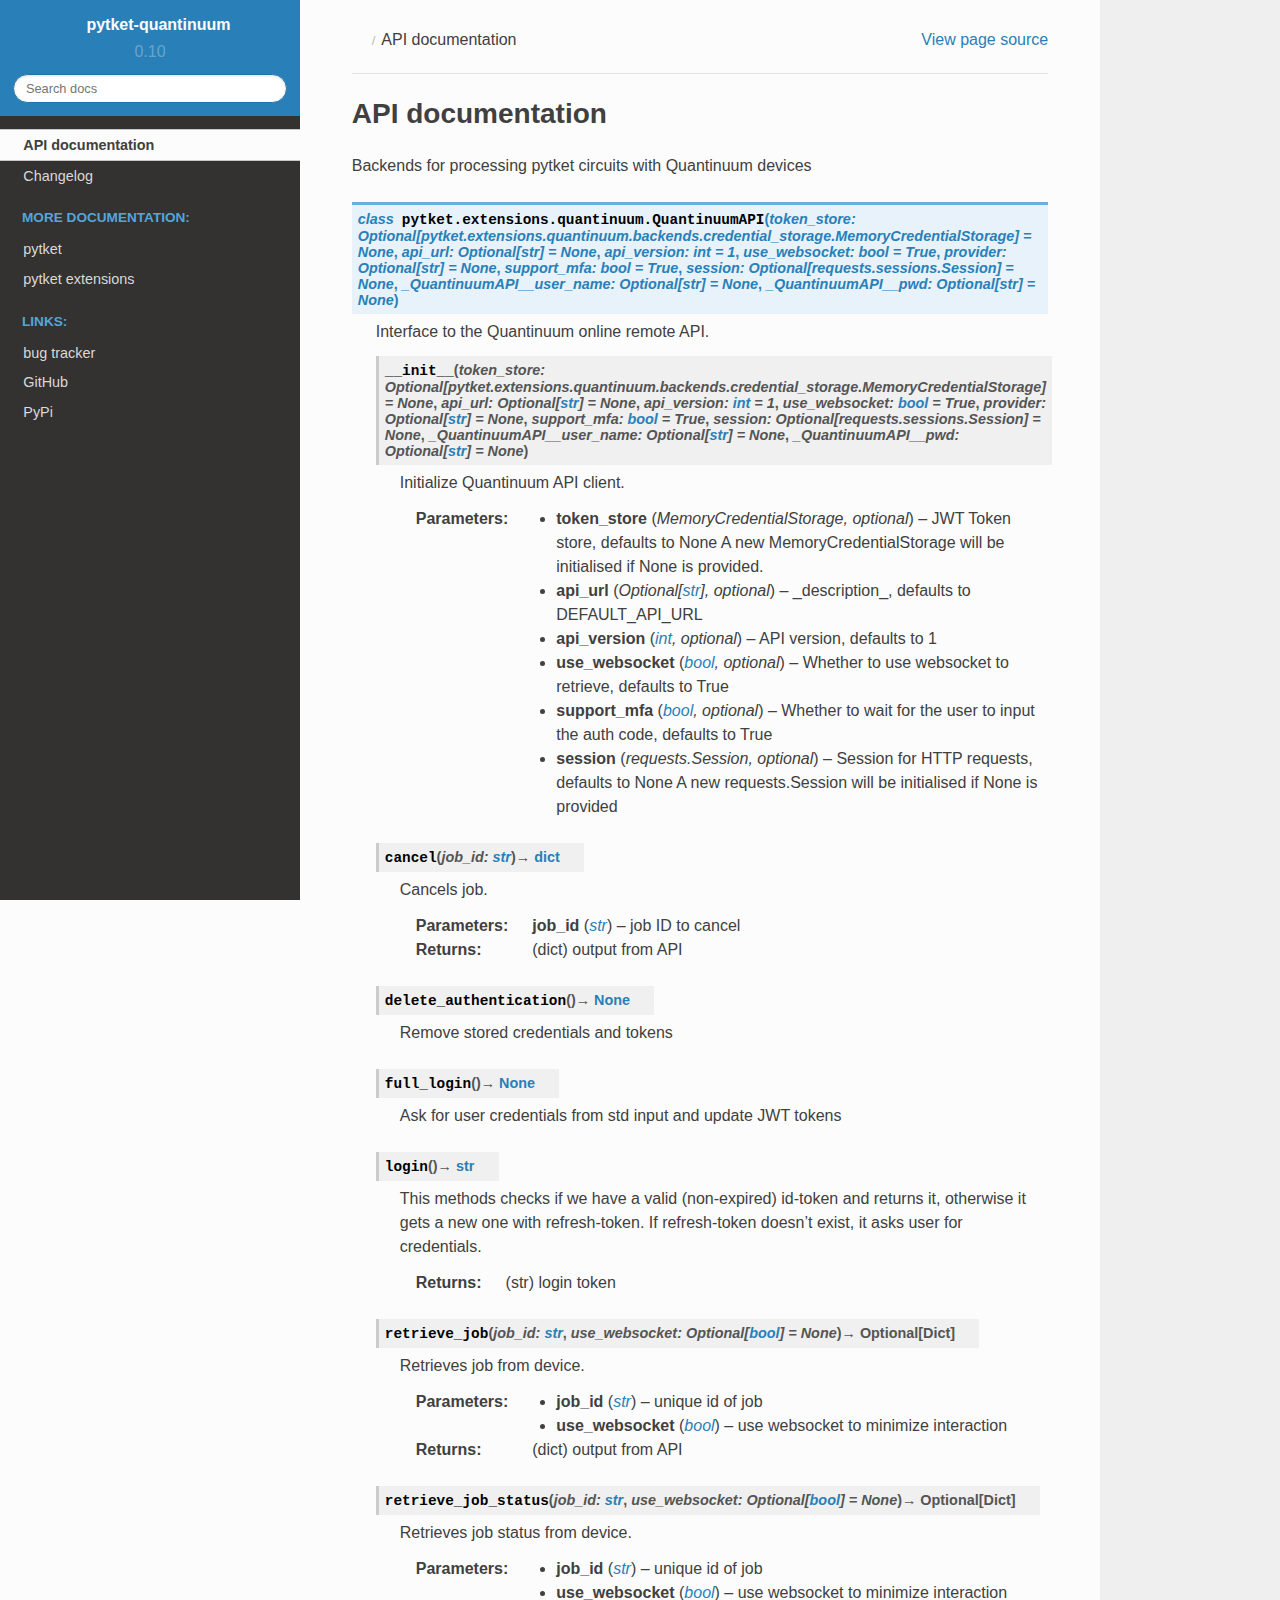
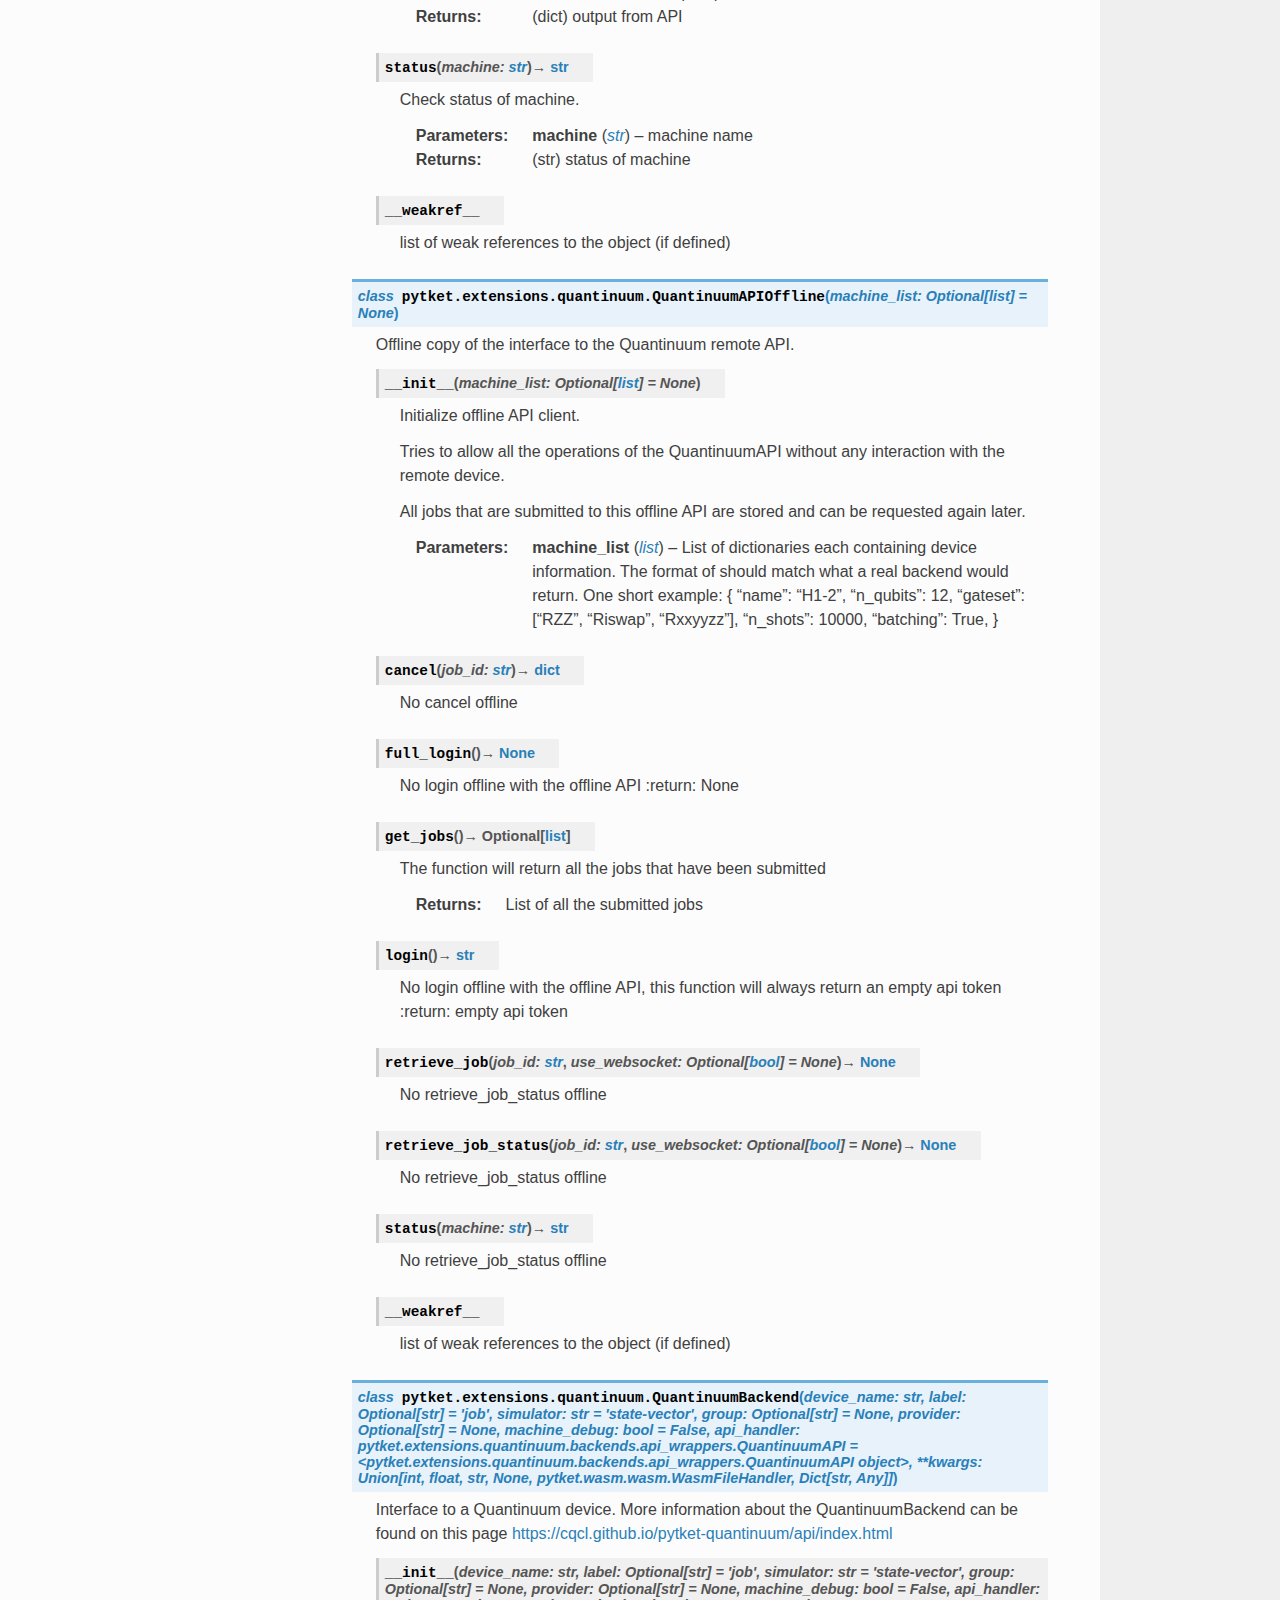
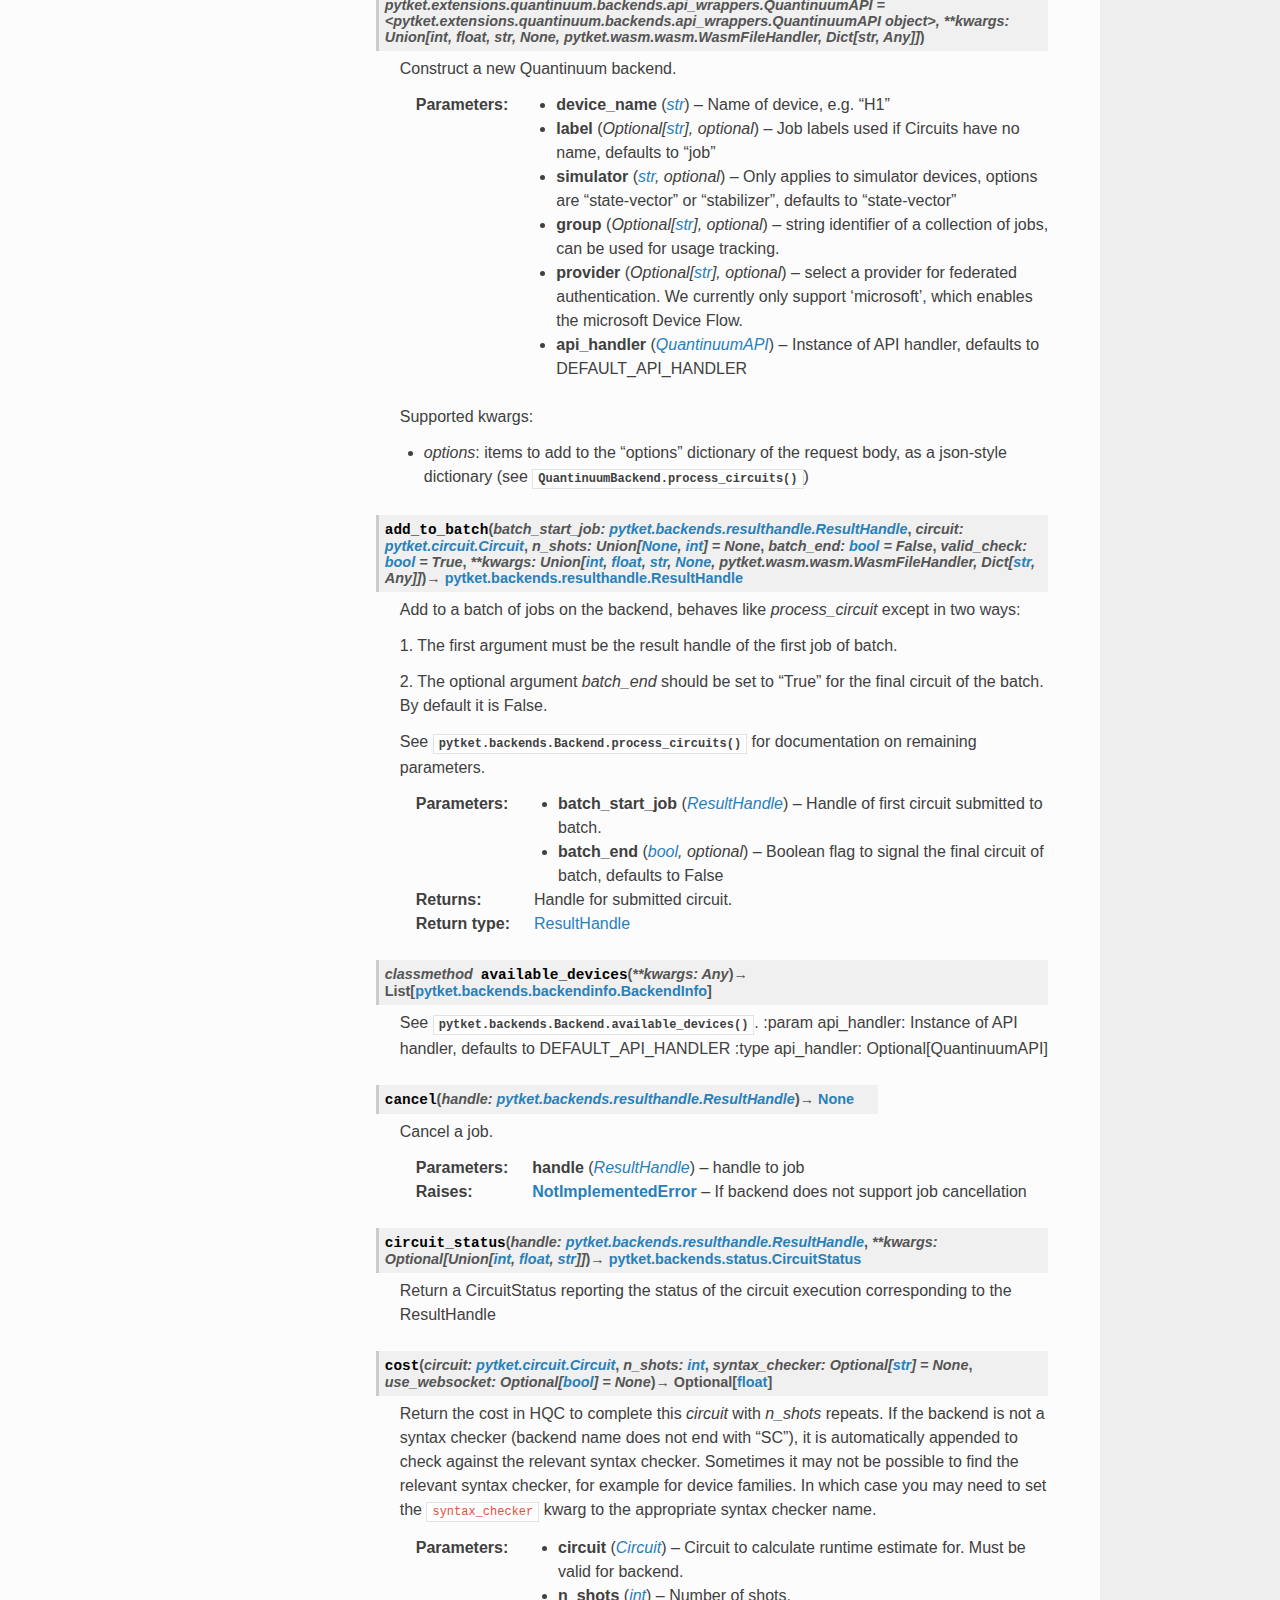
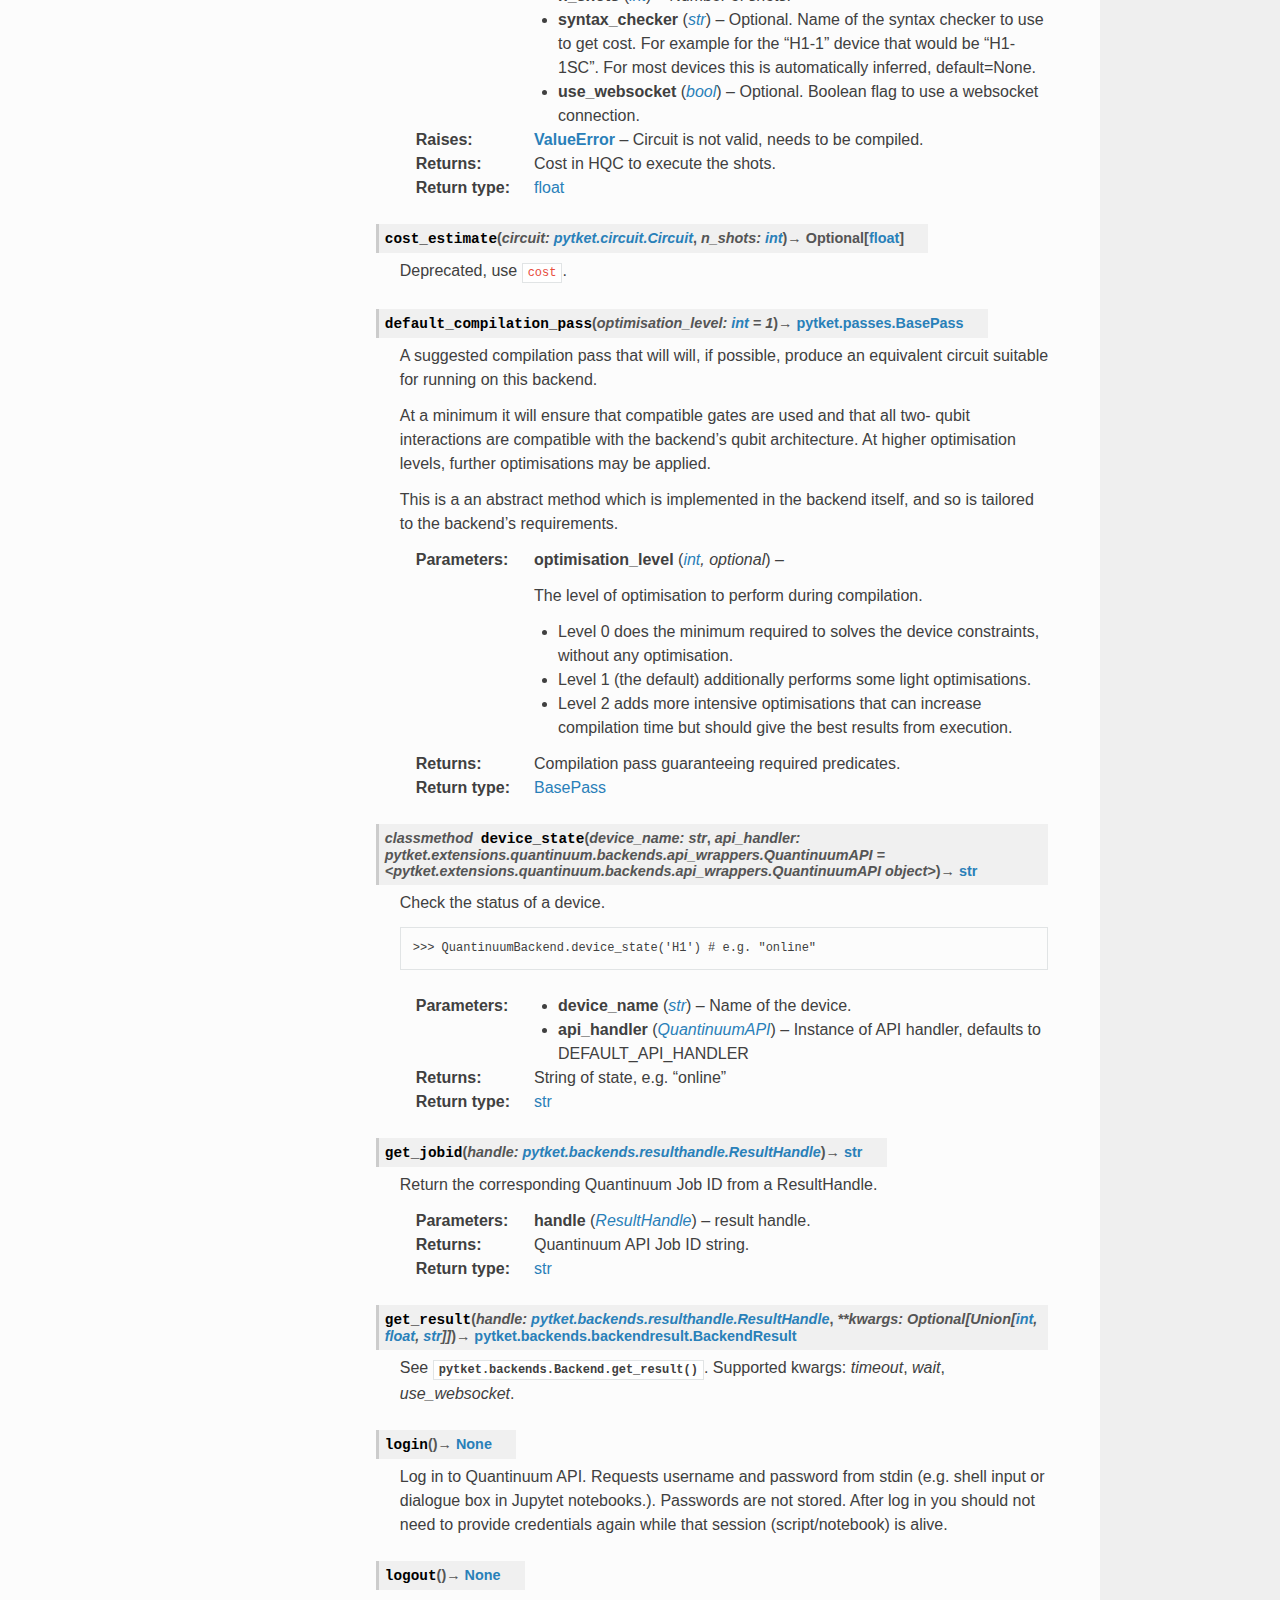
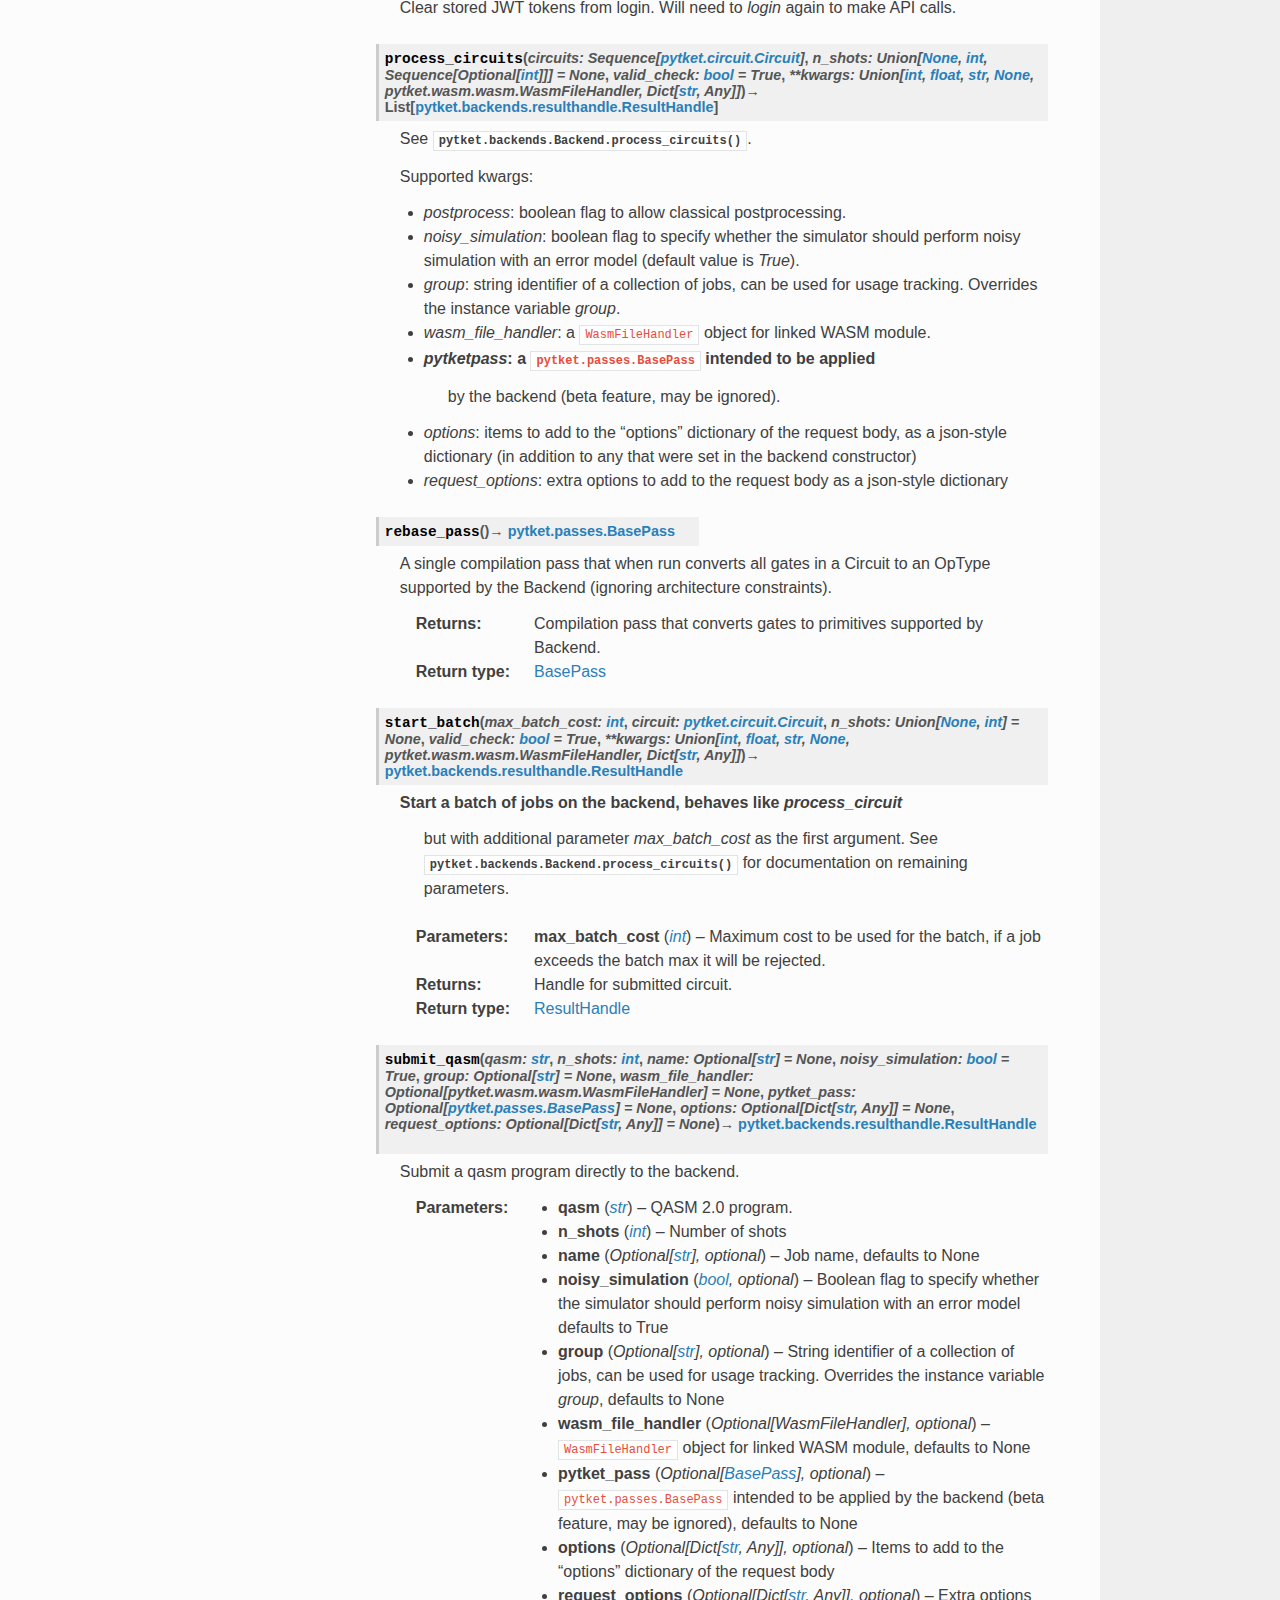
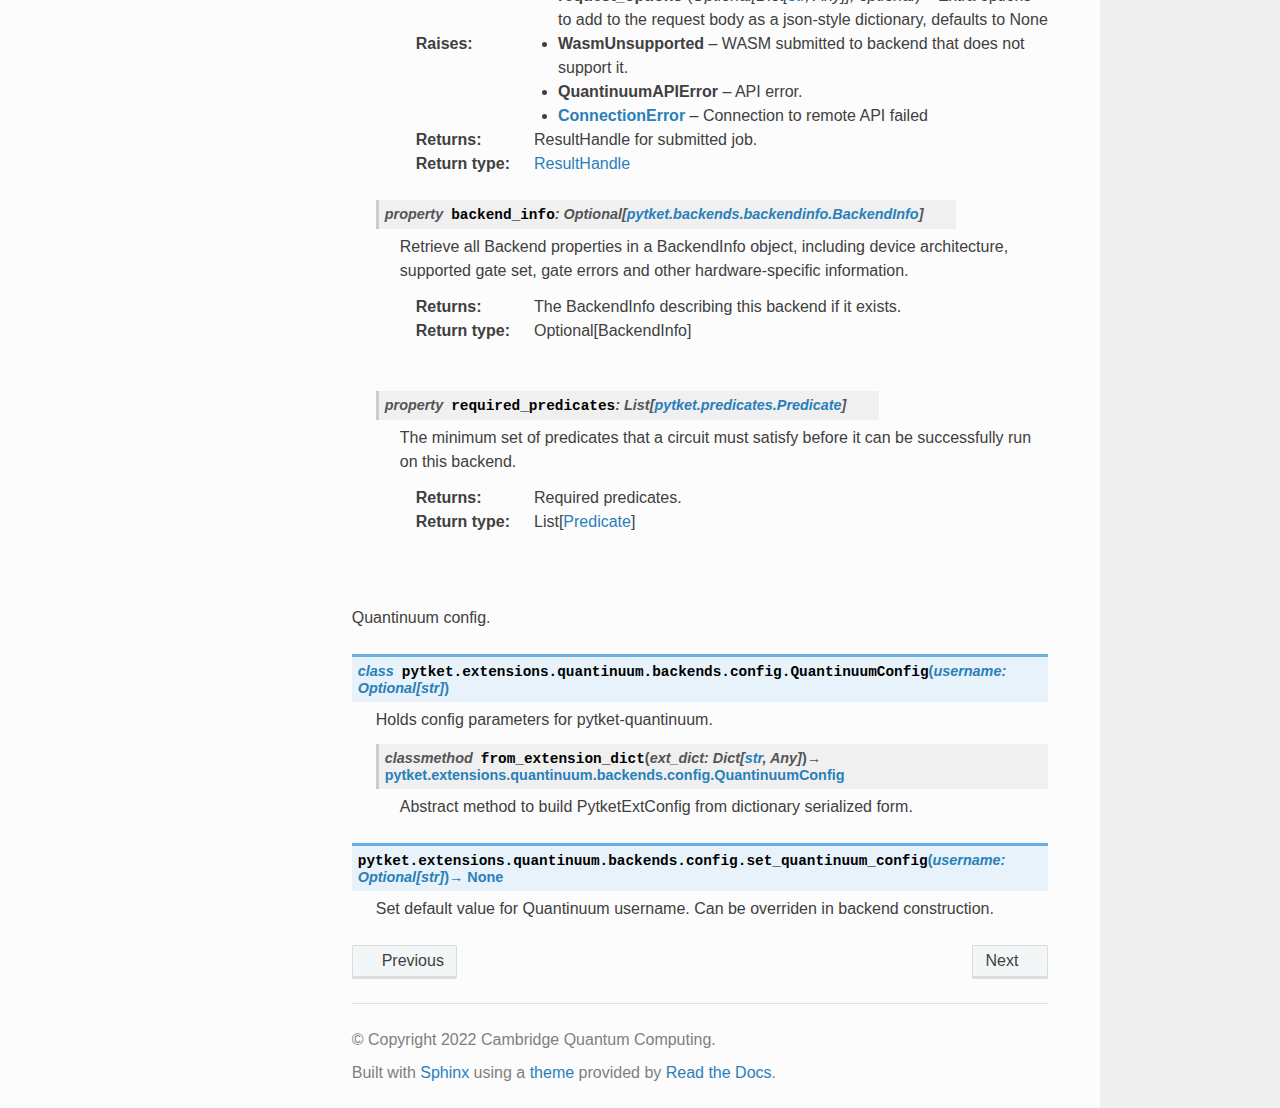
==== docs/api/api.html @ 699b51ad "Add generated documentation." ====
<!DOCTYPE html>
<html class="writer-html5" lang="en" >
<head>
  <meta charset="utf-8" /><meta name="generator" content="Docutils 0.17.1: http://docutils.sourceforge.net/" />

  <meta name="viewport" content="width=device-width, initial-scale=1.0" />
  <title>API documentation &mdash; pytket-quantinuum 0.10.0 documentation</title>
      <link rel="stylesheet" href="_static/pygments.css" type="text/css" />
      <link rel="stylesheet" href="_static/css/theme.css" type="text/css" />
  <!--[if lt IE 9]>
    <script src="_static/js/html5shiv.min.js"></script>
  <![endif]-->
  
        <script data-url_root="./" id="documentation_options" src="_static/documentation_options.js"></script>
        <script src="_static/jquery.js"></script>
        <script src="_static/underscore.js"></script>
        <script src="_static/doctools.js"></script>
    <script src="_static/js/theme.js"></script>
    <link rel="index" title="Index" href="genindex.html" />
    <link rel="search" title="Search" href="search.html" />
    <link rel="next" title="Changelog" href="changelog.html" />
    <link rel="prev" title="pytket-quantinuum" href="index.html" /> 
</head>

<body class="wy-body-for-nav"> 
  <div class="wy-grid-for-nav">
    <nav data-toggle="wy-nav-shift" class="wy-nav-side">
      <div class="wy-side-scroll">
        <div class="wy-side-nav-search" >
            <a href="index.html" class="icon icon-home"> pytket-quantinuum
          </a>
              <div class="version">
                0.10
              </div>
<div role="search">
  <form id="rtd-search-form" class="wy-form" action="search.html" method="get">
    <input type="text" name="q" placeholder="Search docs" />
    <input type="hidden" name="check_keywords" value="yes" />
    <input type="hidden" name="area" value="default" />
  </form>
</div>
        </div><div class="wy-menu wy-menu-vertical" data-spy="affix" role="navigation" aria-label="Navigation menu">
              <ul class="current">
<li class="toctree-l1 current"><a class="current reference internal" href="#">API documentation</a></li>
<li class="toctree-l1"><a class="reference internal" href="changelog.html">Changelog</a></li>
</ul>
<p class="caption" role="heading"><span class="caption-text">More documentation:</span></p>
<ul>
<li class="toctree-l1"><a class="reference external" href="https://cqcl.github.io/tket/pytket/api/index.html">pytket</a></li>
<li class="toctree-l1"><a class="reference external" href="https://cqcl.github.io/pytket-extensions/api/index.html">pytket extensions</a></li>
</ul>
<p class="caption" role="heading"><span class="caption-text">Links:</span></p>
<ul>
<li class="toctree-l1"><a class="reference external" href="https://github.com/CQCL/pytket-quantinuum/issues">bug tracker</a></li>
<li class="toctree-l1"><a class="reference external" href="https://github.com/CQCL/pytket-quantinuum">GitHub</a></li>
<li class="toctree-l1"><a class="reference external" href="https://pypi.org/project/pytket-quantinuum/">PyPi</a></li>
</ul>

        </div>
      </div>
    </nav>

    <section data-toggle="wy-nav-shift" class="wy-nav-content-wrap"><nav class="wy-nav-top" aria-label="Mobile navigation menu" >
          <i data-toggle="wy-nav-top" class="fa fa-bars"></i>
          <a href="index.html">pytket-quantinuum</a>
      </nav>

      <div class="wy-nav-content">
        <div class="rst-content">
          <div role="navigation" aria-label="Page navigation">
  <ul class="wy-breadcrumbs">
      <li><a href="index.html" class="icon icon-home"></a></li>
      <li class="breadcrumb-item active">API documentation</li>
      <li class="wy-breadcrumbs-aside">
            <a href="_sources/api.rst.txt" rel="nofollow"> View page source</a>
      </li>
  </ul>
  <hr/>
</div>
          <div role="main" class="document" itemscope="itemscope" itemtype="http://schema.org/Article">
           <div itemprop="articleBody">
             
  <section id="module-pytket.extensions.quantinuum">
<span id="api-documentation"></span><h1>API documentation<a class="headerlink" href="#module-pytket.extensions.quantinuum" title="Permalink to this headline"></a></h1>
<p>Backends for processing pytket circuits with Quantinuum devices</p>
<dl class="py class">
<dt class="sig sig-object py" id="pytket.extensions.quantinuum.QuantinuumAPI">
<em class="property"><span class="pre">class</span><span class="w"> </span></em><span class="sig-prename descclassname"><span class="pre">pytket.extensions.quantinuum.</span></span><span class="sig-name descname"><span class="pre">QuantinuumAPI</span></span><span class="sig-paren">(</span><em class="sig-param"><span class="n"><span class="pre">token_store</span></span><span class="p"><span class="pre">:</span></span><span class="w"> </span><span class="n"><span class="pre">Optional</span><span class="p"><span class="pre">[</span></span><span class="pre">pytket.extensions.quantinuum.backends.credential_storage.MemoryCredentialStorage</span><span class="p"><span class="pre">]</span></span></span><span class="w"> </span><span class="o"><span class="pre">=</span></span><span class="w"> </span><span class="default_value"><span class="pre">None</span></span></em>, <em class="sig-param"><span class="n"><span class="pre">api_url</span></span><span class="p"><span class="pre">:</span></span><span class="w"> </span><span class="n"><span class="pre">Optional</span><span class="p"><span class="pre">[</span></span><a class="reference external" href="https://docs.python.org/3/library/stdtypes.html#str" title="(in Python v3.11)"><span class="pre">str</span></a><span class="p"><span class="pre">]</span></span></span><span class="w"> </span><span class="o"><span class="pre">=</span></span><span class="w"> </span><span class="default_value"><span class="pre">None</span></span></em>, <em class="sig-param"><span class="n"><span class="pre">api_version</span></span><span class="p"><span class="pre">:</span></span><span class="w"> </span><span class="n"><a class="reference external" href="https://docs.python.org/3/library/functions.html#int" title="(in Python v3.11)"><span class="pre">int</span></a></span><span class="w"> </span><span class="o"><span class="pre">=</span></span><span class="w"> </span><span class="default_value"><span class="pre">1</span></span></em>, <em class="sig-param"><span class="n"><span class="pre">use_websocket</span></span><span class="p"><span class="pre">:</span></span><span class="w"> </span><span class="n"><a class="reference external" href="https://docs.python.org/3/library/functions.html#bool" title="(in Python v3.11)"><span class="pre">bool</span></a></span><span class="w"> </span><span class="o"><span class="pre">=</span></span><span class="w"> </span><span class="default_value"><span class="pre">True</span></span></em>, <em class="sig-param"><span class="n"><span class="pre">provider</span></span><span class="p"><span class="pre">:</span></span><span class="w"> </span><span class="n"><span class="pre">Optional</span><span class="p"><span class="pre">[</span></span><a class="reference external" href="https://docs.python.org/3/library/stdtypes.html#str" title="(in Python v3.11)"><span class="pre">str</span></a><span class="p"><span class="pre">]</span></span></span><span class="w"> </span><span class="o"><span class="pre">=</span></span><span class="w"> </span><span class="default_value"><span class="pre">None</span></span></em>, <em class="sig-param"><span class="n"><span class="pre">support_mfa</span></span><span class="p"><span class="pre">:</span></span><span class="w"> </span><span class="n"><a class="reference external" href="https://docs.python.org/3/library/functions.html#bool" title="(in Python v3.11)"><span class="pre">bool</span></a></span><span class="w"> </span><span class="o"><span class="pre">=</span></span><span class="w"> </span><span class="default_value"><span class="pre">True</span></span></em>, <em class="sig-param"><span class="n"><span class="pre">session</span></span><span class="p"><span class="pre">:</span></span><span class="w"> </span><span class="n"><span class="pre">Optional</span><span class="p"><span class="pre">[</span></span><span class="pre">requests.sessions.Session</span><span class="p"><span class="pre">]</span></span></span><span class="w"> </span><span class="o"><span class="pre">=</span></span><span class="w"> </span><span class="default_value"><span class="pre">None</span></span></em>, <em class="sig-param"><span class="n"><span class="pre">_QuantinuumAPI__user_name</span></span><span class="p"><span class="pre">:</span></span><span class="w"> </span><span class="n"><span class="pre">Optional</span><span class="p"><span class="pre">[</span></span><a class="reference external" href="https://docs.python.org/3/library/stdtypes.html#str" title="(in Python v3.11)"><span class="pre">str</span></a><span class="p"><span class="pre">]</span></span></span><span class="w"> </span><span class="o"><span class="pre">=</span></span><span class="w"> </span><span class="default_value"><span class="pre">None</span></span></em>, <em class="sig-param"><span class="n"><span class="pre">_QuantinuumAPI__pwd</span></span><span class="p"><span class="pre">:</span></span><span class="w"> </span><span class="n"><span class="pre">Optional</span><span class="p"><span class="pre">[</span></span><a class="reference external" href="https://docs.python.org/3/library/stdtypes.html#str" title="(in Python v3.11)"><span class="pre">str</span></a><span class="p"><span class="pre">]</span></span></span><span class="w"> </span><span class="o"><span class="pre">=</span></span><span class="w"> </span><span class="default_value"><span class="pre">None</span></span></em><span class="sig-paren">)</span><a class="headerlink" href="#pytket.extensions.quantinuum.QuantinuumAPI" title="Permalink to this definition"></a></dt>
<dd><p>Interface to the Quantinuum online remote API.</p>
<dl class="py method">
<dt class="sig sig-object py" id="pytket.extensions.quantinuum.QuantinuumAPI.__init__">
<span class="sig-name descname"><span class="pre">__init__</span></span><span class="sig-paren">(</span><em class="sig-param"><span class="n"><span class="pre">token_store</span></span><span class="p"><span class="pre">:</span></span><span class="w"> </span><span class="n"><span class="pre">Optional</span><span class="p"><span class="pre">[</span></span><span class="pre">pytket.extensions.quantinuum.backends.credential_storage.MemoryCredentialStorage</span><span class="p"><span class="pre">]</span></span></span><span class="w"> </span><span class="o"><span class="pre">=</span></span><span class="w"> </span><span class="default_value"><span class="pre">None</span></span></em>, <em class="sig-param"><span class="n"><span class="pre">api_url</span></span><span class="p"><span class="pre">:</span></span><span class="w"> </span><span class="n"><span class="pre">Optional</span><span class="p"><span class="pre">[</span></span><a class="reference external" href="https://docs.python.org/3/library/stdtypes.html#str" title="(in Python v3.11)"><span class="pre">str</span></a><span class="p"><span class="pre">]</span></span></span><span class="w"> </span><span class="o"><span class="pre">=</span></span><span class="w"> </span><span class="default_value"><span class="pre">None</span></span></em>, <em class="sig-param"><span class="n"><span class="pre">api_version</span></span><span class="p"><span class="pre">:</span></span><span class="w"> </span><span class="n"><a class="reference external" href="https://docs.python.org/3/library/functions.html#int" title="(in Python v3.11)"><span class="pre">int</span></a></span><span class="w"> </span><span class="o"><span class="pre">=</span></span><span class="w"> </span><span class="default_value"><span class="pre">1</span></span></em>, <em class="sig-param"><span class="n"><span class="pre">use_websocket</span></span><span class="p"><span class="pre">:</span></span><span class="w"> </span><span class="n"><a class="reference external" href="https://docs.python.org/3/library/functions.html#bool" title="(in Python v3.11)"><span class="pre">bool</span></a></span><span class="w"> </span><span class="o"><span class="pre">=</span></span><span class="w"> </span><span class="default_value"><span class="pre">True</span></span></em>, <em class="sig-param"><span class="n"><span class="pre">provider</span></span><span class="p"><span class="pre">:</span></span><span class="w"> </span><span class="n"><span class="pre">Optional</span><span class="p"><span class="pre">[</span></span><a class="reference external" href="https://docs.python.org/3/library/stdtypes.html#str" title="(in Python v3.11)"><span class="pre">str</span></a><span class="p"><span class="pre">]</span></span></span><span class="w"> </span><span class="o"><span class="pre">=</span></span><span class="w"> </span><span class="default_value"><span class="pre">None</span></span></em>, <em class="sig-param"><span class="n"><span class="pre">support_mfa</span></span><span class="p"><span class="pre">:</span></span><span class="w"> </span><span class="n"><a class="reference external" href="https://docs.python.org/3/library/functions.html#bool" title="(in Python v3.11)"><span class="pre">bool</span></a></span><span class="w"> </span><span class="o"><span class="pre">=</span></span><span class="w"> </span><span class="default_value"><span class="pre">True</span></span></em>, <em class="sig-param"><span class="n"><span class="pre">session</span></span><span class="p"><span class="pre">:</span></span><span class="w"> </span><span class="n"><span class="pre">Optional</span><span class="p"><span class="pre">[</span></span><span class="pre">requests.sessions.Session</span><span class="p"><span class="pre">]</span></span></span><span class="w"> </span><span class="o"><span class="pre">=</span></span><span class="w"> </span><span class="default_value"><span class="pre">None</span></span></em>, <em class="sig-param"><span class="n"><span class="pre">_QuantinuumAPI__user_name</span></span><span class="p"><span class="pre">:</span></span><span class="w"> </span><span class="n"><span class="pre">Optional</span><span class="p"><span class="pre">[</span></span><a class="reference external" href="https://docs.python.org/3/library/stdtypes.html#str" title="(in Python v3.11)"><span class="pre">str</span></a><span class="p"><span class="pre">]</span></span></span><span class="w"> </span><span class="o"><span class="pre">=</span></span><span class="w"> </span><span class="default_value"><span class="pre">None</span></span></em>, <em class="sig-param"><span class="n"><span class="pre">_QuantinuumAPI__pwd</span></span><span class="p"><span class="pre">:</span></span><span class="w"> </span><span class="n"><span class="pre">Optional</span><span class="p"><span class="pre">[</span></span><a class="reference external" href="https://docs.python.org/3/library/stdtypes.html#str" title="(in Python v3.11)"><span class="pre">str</span></a><span class="p"><span class="pre">]</span></span></span><span class="w"> </span><span class="o"><span class="pre">=</span></span><span class="w"> </span><span class="default_value"><span class="pre">None</span></span></em><span class="sig-paren">)</span><a class="headerlink" href="#pytket.extensions.quantinuum.QuantinuumAPI.__init__" title="Permalink to this definition"></a></dt>
<dd><p>Initialize Quantinuum API client.</p>
<dl class="field-list simple">
<dt class="field-odd">Parameters</dt>
<dd class="field-odd"><ul class="simple">
<li><p><strong>token_store</strong> (<em>MemoryCredentialStorage</em><em>, </em><em>optional</em>) – JWT Token store, defaults to None
A new MemoryCredentialStorage will be initialised
if None is provided.</p></li>
<li><p><strong>api_url</strong> (<em>Optional</em><em>[</em><a class="reference external" href="https://docs.python.org/3/library/stdtypes.html#str" title="(in Python v3.11)"><em>str</em></a><em>]</em><em>, </em><em>optional</em>) – _description_, defaults to DEFAULT_API_URL</p></li>
<li><p><strong>api_version</strong> (<a class="reference external" href="https://docs.python.org/3/library/functions.html#int" title="(in Python v3.11)"><em>int</em></a><em>, </em><em>optional</em>) – API version, defaults to 1</p></li>
<li><p><strong>use_websocket</strong> (<a class="reference external" href="https://docs.python.org/3/library/functions.html#bool" title="(in Python v3.11)"><em>bool</em></a><em>, </em><em>optional</em>) – Whether to use websocket to retrieve, defaults to True</p></li>
<li><p><strong>support_mfa</strong> (<a class="reference external" href="https://docs.python.org/3/library/functions.html#bool" title="(in Python v3.11)"><em>bool</em></a><em>, </em><em>optional</em>) – Whether to wait for the user to input the auth code,
defaults to True</p></li>
<li><p><strong>session</strong> (<em>requests.Session</em><em>, </em><em>optional</em>) – Session for HTTP requests, defaults to None
A new requests.Session will be initialised if None
is provided</p></li>
</ul>
</dd>
</dl>
</dd></dl>

<dl class="py method">
<dt class="sig sig-object py" id="pytket.extensions.quantinuum.QuantinuumAPI.cancel">
<span class="sig-name descname"><span class="pre">cancel</span></span><span class="sig-paren">(</span><em class="sig-param"><span class="n"><span class="pre">job_id</span></span><span class="p"><span class="pre">:</span></span><span class="w"> </span><span class="n"><a class="reference external" href="https://docs.python.org/3/library/stdtypes.html#str" title="(in Python v3.11)"><span class="pre">str</span></a></span></em><span class="sig-paren">)</span> <span class="sig-return"><span class="sig-return-icon">&#x2192;</span> <span class="sig-return-typehint"><a class="reference external" href="https://docs.python.org/3/library/stdtypes.html#dict" title="(in Python v3.11)"><span class="pre">dict</span></a></span></span><a class="headerlink" href="#pytket.extensions.quantinuum.QuantinuumAPI.cancel" title="Permalink to this definition"></a></dt>
<dd><p>Cancels job.</p>
<dl class="field-list simple">
<dt class="field-odd">Parameters</dt>
<dd class="field-odd"><p><strong>job_id</strong> (<a class="reference external" href="https://docs.python.org/3/library/stdtypes.html#str" title="(in Python v3.11)"><em>str</em></a>) – job ID to cancel</p>
</dd>
<dt class="field-even">Returns</dt>
<dd class="field-even"><p>(dict) output from API</p>
</dd>
</dl>
</dd></dl>

<dl class="py method">
<dt class="sig sig-object py" id="pytket.extensions.quantinuum.QuantinuumAPI.delete_authentication">
<span class="sig-name descname"><span class="pre">delete_authentication</span></span><span class="sig-paren">(</span><span class="sig-paren">)</span> <span class="sig-return"><span class="sig-return-icon">&#x2192;</span> <span class="sig-return-typehint"><a class="reference external" href="https://docs.python.org/3/library/constants.html#None" title="(in Python v3.11)"><span class="pre">None</span></a></span></span><a class="headerlink" href="#pytket.extensions.quantinuum.QuantinuumAPI.delete_authentication" title="Permalink to this definition"></a></dt>
<dd><p>Remove stored credentials and tokens</p>
</dd></dl>

<dl class="py method">
<dt class="sig sig-object py" id="pytket.extensions.quantinuum.QuantinuumAPI.full_login">
<span class="sig-name descname"><span class="pre">full_login</span></span><span class="sig-paren">(</span><span class="sig-paren">)</span> <span class="sig-return"><span class="sig-return-icon">&#x2192;</span> <span class="sig-return-typehint"><a class="reference external" href="https://docs.python.org/3/library/constants.html#None" title="(in Python v3.11)"><span class="pre">None</span></a></span></span><a class="headerlink" href="#pytket.extensions.quantinuum.QuantinuumAPI.full_login" title="Permalink to this definition"></a></dt>
<dd><p>Ask for user credentials from std input and update JWT tokens</p>
</dd></dl>

<dl class="py method">
<dt class="sig sig-object py" id="pytket.extensions.quantinuum.QuantinuumAPI.login">
<span class="sig-name descname"><span class="pre">login</span></span><span class="sig-paren">(</span><span class="sig-paren">)</span> <span class="sig-return"><span class="sig-return-icon">&#x2192;</span> <span class="sig-return-typehint"><a class="reference external" href="https://docs.python.org/3/library/stdtypes.html#str" title="(in Python v3.11)"><span class="pre">str</span></a></span></span><a class="headerlink" href="#pytket.extensions.quantinuum.QuantinuumAPI.login" title="Permalink to this definition"></a></dt>
<dd><p>This methods checks if we have a valid (non-expired) id-token
and returns it, otherwise it gets a new one with refresh-token.
If refresh-token doesn’t exist, it asks user for credentials.</p>
<dl class="field-list simple">
<dt class="field-odd">Returns</dt>
<dd class="field-odd"><p>(str) login token</p>
</dd>
</dl>
</dd></dl>

<dl class="py method">
<dt class="sig sig-object py" id="pytket.extensions.quantinuum.QuantinuumAPI.retrieve_job">
<span class="sig-name descname"><span class="pre">retrieve_job</span></span><span class="sig-paren">(</span><em class="sig-param"><span class="n"><span class="pre">job_id</span></span><span class="p"><span class="pre">:</span></span><span class="w"> </span><span class="n"><a class="reference external" href="https://docs.python.org/3/library/stdtypes.html#str" title="(in Python v3.11)"><span class="pre">str</span></a></span></em>, <em class="sig-param"><span class="n"><span class="pre">use_websocket</span></span><span class="p"><span class="pre">:</span></span><span class="w"> </span><span class="n"><span class="pre">Optional</span><span class="p"><span class="pre">[</span></span><a class="reference external" href="https://docs.python.org/3/library/functions.html#bool" title="(in Python v3.11)"><span class="pre">bool</span></a><span class="p"><span class="pre">]</span></span></span><span class="w"> </span><span class="o"><span class="pre">=</span></span><span class="w"> </span><span class="default_value"><span class="pre">None</span></span></em><span class="sig-paren">)</span> <span class="sig-return"><span class="sig-return-icon">&#x2192;</span> <span class="sig-return-typehint"><span class="pre">Optional</span><span class="p"><span class="pre">[</span></span><span class="pre">Dict</span><span class="p"><span class="pre">]</span></span></span></span><a class="headerlink" href="#pytket.extensions.quantinuum.QuantinuumAPI.retrieve_job" title="Permalink to this definition"></a></dt>
<dd><p>Retrieves job from device.</p>
<dl class="field-list simple">
<dt class="field-odd">Parameters</dt>
<dd class="field-odd"><ul class="simple">
<li><p><strong>job_id</strong> (<a class="reference external" href="https://docs.python.org/3/library/stdtypes.html#str" title="(in Python v3.11)"><em>str</em></a>) – unique id of job</p></li>
<li><p><strong>use_websocket</strong> (<a class="reference external" href="https://docs.python.org/3/library/functions.html#bool" title="(in Python v3.11)"><em>bool</em></a>) – use websocket to minimize interaction</p></li>
</ul>
</dd>
<dt class="field-even">Returns</dt>
<dd class="field-even"><p>(dict) output from API</p>
</dd>
</dl>
</dd></dl>

<dl class="py method">
<dt class="sig sig-object py" id="pytket.extensions.quantinuum.QuantinuumAPI.retrieve_job_status">
<span class="sig-name descname"><span class="pre">retrieve_job_status</span></span><span class="sig-paren">(</span><em class="sig-param"><span class="n"><span class="pre">job_id</span></span><span class="p"><span class="pre">:</span></span><span class="w"> </span><span class="n"><a class="reference external" href="https://docs.python.org/3/library/stdtypes.html#str" title="(in Python v3.11)"><span class="pre">str</span></a></span></em>, <em class="sig-param"><span class="n"><span class="pre">use_websocket</span></span><span class="p"><span class="pre">:</span></span><span class="w"> </span><span class="n"><span class="pre">Optional</span><span class="p"><span class="pre">[</span></span><a class="reference external" href="https://docs.python.org/3/library/functions.html#bool" title="(in Python v3.11)"><span class="pre">bool</span></a><span class="p"><span class="pre">]</span></span></span><span class="w"> </span><span class="o"><span class="pre">=</span></span><span class="w"> </span><span class="default_value"><span class="pre">None</span></span></em><span class="sig-paren">)</span> <span class="sig-return"><span class="sig-return-icon">&#x2192;</span> <span class="sig-return-typehint"><span class="pre">Optional</span><span class="p"><span class="pre">[</span></span><span class="pre">Dict</span><span class="p"><span class="pre">]</span></span></span></span><a class="headerlink" href="#pytket.extensions.quantinuum.QuantinuumAPI.retrieve_job_status" title="Permalink to this definition"></a></dt>
<dd><p>Retrieves job status from device.</p>
<dl class="field-list simple">
<dt class="field-odd">Parameters</dt>
<dd class="field-odd"><ul class="simple">
<li><p><strong>job_id</strong> (<a class="reference external" href="https://docs.python.org/3/library/stdtypes.html#str" title="(in Python v3.11)"><em>str</em></a>) – unique id of job</p></li>
<li><p><strong>use_websocket</strong> (<a class="reference external" href="https://docs.python.org/3/library/functions.html#bool" title="(in Python v3.11)"><em>bool</em></a>) – use websocket to minimize interaction</p></li>
</ul>
</dd>
<dt class="field-even">Returns</dt>
<dd class="field-even"><p>(dict) output from API</p>
</dd>
</dl>
</dd></dl>

<dl class="py method">
<dt class="sig sig-object py" id="pytket.extensions.quantinuum.QuantinuumAPI.status">
<span class="sig-name descname"><span class="pre">status</span></span><span class="sig-paren">(</span><em class="sig-param"><span class="n"><span class="pre">machine</span></span><span class="p"><span class="pre">:</span></span><span class="w"> </span><span class="n"><a class="reference external" href="https://docs.python.org/3/library/stdtypes.html#str" title="(in Python v3.11)"><span class="pre">str</span></a></span></em><span class="sig-paren">)</span> <span class="sig-return"><span class="sig-return-icon">&#x2192;</span> <span class="sig-return-typehint"><a class="reference external" href="https://docs.python.org/3/library/stdtypes.html#str" title="(in Python v3.11)"><span class="pre">str</span></a></span></span><a class="headerlink" href="#pytket.extensions.quantinuum.QuantinuumAPI.status" title="Permalink to this definition"></a></dt>
<dd><p>Check status of machine.</p>
<dl class="field-list simple">
<dt class="field-odd">Parameters</dt>
<dd class="field-odd"><p><strong>machine</strong> (<a class="reference external" href="https://docs.python.org/3/library/stdtypes.html#str" title="(in Python v3.11)"><em>str</em></a>) – machine name</p>
</dd>
<dt class="field-even">Returns</dt>
<dd class="field-even"><p>(str) status of machine</p>
</dd>
</dl>
</dd></dl>

<dl class="py attribute">
<dt class="sig sig-object py" id="pytket.extensions.quantinuum.QuantinuumAPI.__weakref__">
<span class="sig-name descname"><span class="pre">__weakref__</span></span><a class="headerlink" href="#pytket.extensions.quantinuum.QuantinuumAPI.__weakref__" title="Permalink to this definition"></a></dt>
<dd><p>list of weak references to the object (if defined)</p>
</dd></dl>

</dd></dl>

<dl class="py class">
<dt class="sig sig-object py" id="pytket.extensions.quantinuum.QuantinuumAPIOffline">
<em class="property"><span class="pre">class</span><span class="w"> </span></em><span class="sig-prename descclassname"><span class="pre">pytket.extensions.quantinuum.</span></span><span class="sig-name descname"><span class="pre">QuantinuumAPIOffline</span></span><span class="sig-paren">(</span><em class="sig-param"><span class="n"><span class="pre">machine_list</span></span><span class="p"><span class="pre">:</span></span><span class="w"> </span><span class="n"><span class="pre">Optional</span><span class="p"><span class="pre">[</span></span><a class="reference external" href="https://docs.python.org/3/library/stdtypes.html#list" title="(in Python v3.11)"><span class="pre">list</span></a><span class="p"><span class="pre">]</span></span></span><span class="w"> </span><span class="o"><span class="pre">=</span></span><span class="w"> </span><span class="default_value"><span class="pre">None</span></span></em><span class="sig-paren">)</span><a class="headerlink" href="#pytket.extensions.quantinuum.QuantinuumAPIOffline" title="Permalink to this definition"></a></dt>
<dd><p>Offline copy of the interface to the Quantinuum remote API.</p>
<dl class="py method">
<dt class="sig sig-object py" id="pytket.extensions.quantinuum.QuantinuumAPIOffline.__init__">
<span class="sig-name descname"><span class="pre">__init__</span></span><span class="sig-paren">(</span><em class="sig-param"><span class="n"><span class="pre">machine_list</span></span><span class="p"><span class="pre">:</span></span><span class="w"> </span><span class="n"><span class="pre">Optional</span><span class="p"><span class="pre">[</span></span><a class="reference external" href="https://docs.python.org/3/library/stdtypes.html#list" title="(in Python v3.11)"><span class="pre">list</span></a><span class="p"><span class="pre">]</span></span></span><span class="w"> </span><span class="o"><span class="pre">=</span></span><span class="w"> </span><span class="default_value"><span class="pre">None</span></span></em><span class="sig-paren">)</span><a class="headerlink" href="#pytket.extensions.quantinuum.QuantinuumAPIOffline.__init__" title="Permalink to this definition"></a></dt>
<dd><p>Initialize offline API client.</p>
<p>Tries to allow all the operations of the QuantinuumAPI without
any interaction with the remote device.</p>
<p>All jobs that are submitted to this offline API are stored
and can be requested again later.</p>
<dl class="field-list simple">
<dt class="field-odd">Parameters</dt>
<dd class="field-odd"><p><strong>machine_list</strong> (<a class="reference external" href="https://docs.python.org/3/library/stdtypes.html#list" title="(in Python v3.11)"><em>list</em></a>) – List of dictionaries each containing device information.
The format of should match what a real backend would return.
One short example:
{
“name”: “H1-2”,
“n_qubits”: 12,
“gateset”: [“RZZ”, “Riswap”, “Rxxyyzz”],
“n_shots”: 10000,
“batching”: True,
}</p>
</dd>
</dl>
</dd></dl>

<dl class="py method">
<dt class="sig sig-object py" id="pytket.extensions.quantinuum.QuantinuumAPIOffline.cancel">
<span class="sig-name descname"><span class="pre">cancel</span></span><span class="sig-paren">(</span><em class="sig-param"><span class="n"><span class="pre">job_id</span></span><span class="p"><span class="pre">:</span></span><span class="w"> </span><span class="n"><a class="reference external" href="https://docs.python.org/3/library/stdtypes.html#str" title="(in Python v3.11)"><span class="pre">str</span></a></span></em><span class="sig-paren">)</span> <span class="sig-return"><span class="sig-return-icon">&#x2192;</span> <span class="sig-return-typehint"><a class="reference external" href="https://docs.python.org/3/library/stdtypes.html#dict" title="(in Python v3.11)"><span class="pre">dict</span></a></span></span><a class="headerlink" href="#pytket.extensions.quantinuum.QuantinuumAPIOffline.cancel" title="Permalink to this definition"></a></dt>
<dd><p>No cancel offline</p>
</dd></dl>

<dl class="py method">
<dt class="sig sig-object py" id="pytket.extensions.quantinuum.QuantinuumAPIOffline.full_login">
<span class="sig-name descname"><span class="pre">full_login</span></span><span class="sig-paren">(</span><span class="sig-paren">)</span> <span class="sig-return"><span class="sig-return-icon">&#x2192;</span> <span class="sig-return-typehint"><a class="reference external" href="https://docs.python.org/3/library/constants.html#None" title="(in Python v3.11)"><span class="pre">None</span></a></span></span><a class="headerlink" href="#pytket.extensions.quantinuum.QuantinuumAPIOffline.full_login" title="Permalink to this definition"></a></dt>
<dd><p>No login offline with the offline API
:return: None</p>
</dd></dl>

<dl class="py method">
<dt class="sig sig-object py" id="pytket.extensions.quantinuum.QuantinuumAPIOffline.get_jobs">
<span class="sig-name descname"><span class="pre">get_jobs</span></span><span class="sig-paren">(</span><span class="sig-paren">)</span> <span class="sig-return"><span class="sig-return-icon">&#x2192;</span> <span class="sig-return-typehint"><span class="pre">Optional</span><span class="p"><span class="pre">[</span></span><a class="reference external" href="https://docs.python.org/3/library/stdtypes.html#list" title="(in Python v3.11)"><span class="pre">list</span></a><span class="p"><span class="pre">]</span></span></span></span><a class="headerlink" href="#pytket.extensions.quantinuum.QuantinuumAPIOffline.get_jobs" title="Permalink to this definition"></a></dt>
<dd><p>The function will return all the jobs that have been submitted</p>
<dl class="field-list simple">
<dt class="field-odd">Returns</dt>
<dd class="field-odd"><p>List of all the submitted jobs</p>
</dd>
</dl>
</dd></dl>

<dl class="py method">
<dt class="sig sig-object py" id="pytket.extensions.quantinuum.QuantinuumAPIOffline.login">
<span class="sig-name descname"><span class="pre">login</span></span><span class="sig-paren">(</span><span class="sig-paren">)</span> <span class="sig-return"><span class="sig-return-icon">&#x2192;</span> <span class="sig-return-typehint"><a class="reference external" href="https://docs.python.org/3/library/stdtypes.html#str" title="(in Python v3.11)"><span class="pre">str</span></a></span></span><a class="headerlink" href="#pytket.extensions.quantinuum.QuantinuumAPIOffline.login" title="Permalink to this definition"></a></dt>
<dd><p>No login offline with the offline API, this function will always
return an empty api token
:return: empty api token</p>
</dd></dl>

<dl class="py method">
<dt class="sig sig-object py" id="pytket.extensions.quantinuum.QuantinuumAPIOffline.retrieve_job">
<span class="sig-name descname"><span class="pre">retrieve_job</span></span><span class="sig-paren">(</span><em class="sig-param"><span class="n"><span class="pre">job_id</span></span><span class="p"><span class="pre">:</span></span><span class="w"> </span><span class="n"><a class="reference external" href="https://docs.python.org/3/library/stdtypes.html#str" title="(in Python v3.11)"><span class="pre">str</span></a></span></em>, <em class="sig-param"><span class="n"><span class="pre">use_websocket</span></span><span class="p"><span class="pre">:</span></span><span class="w"> </span><span class="n"><span class="pre">Optional</span><span class="p"><span class="pre">[</span></span><a class="reference external" href="https://docs.python.org/3/library/functions.html#bool" title="(in Python v3.11)"><span class="pre">bool</span></a><span class="p"><span class="pre">]</span></span></span><span class="w"> </span><span class="o"><span class="pre">=</span></span><span class="w"> </span><span class="default_value"><span class="pre">None</span></span></em><span class="sig-paren">)</span> <span class="sig-return"><span class="sig-return-icon">&#x2192;</span> <span class="sig-return-typehint"><a class="reference external" href="https://docs.python.org/3/library/constants.html#None" title="(in Python v3.11)"><span class="pre">None</span></a></span></span><a class="headerlink" href="#pytket.extensions.quantinuum.QuantinuumAPIOffline.retrieve_job" title="Permalink to this definition"></a></dt>
<dd><p>No retrieve_job_status offline</p>
</dd></dl>

<dl class="py method">
<dt class="sig sig-object py" id="pytket.extensions.quantinuum.QuantinuumAPIOffline.retrieve_job_status">
<span class="sig-name descname"><span class="pre">retrieve_job_status</span></span><span class="sig-paren">(</span><em class="sig-param"><span class="n"><span class="pre">job_id</span></span><span class="p"><span class="pre">:</span></span><span class="w"> </span><span class="n"><a class="reference external" href="https://docs.python.org/3/library/stdtypes.html#str" title="(in Python v3.11)"><span class="pre">str</span></a></span></em>, <em class="sig-param"><span class="n"><span class="pre">use_websocket</span></span><span class="p"><span class="pre">:</span></span><span class="w"> </span><span class="n"><span class="pre">Optional</span><span class="p"><span class="pre">[</span></span><a class="reference external" href="https://docs.python.org/3/library/functions.html#bool" title="(in Python v3.11)"><span class="pre">bool</span></a><span class="p"><span class="pre">]</span></span></span><span class="w"> </span><span class="o"><span class="pre">=</span></span><span class="w"> </span><span class="default_value"><span class="pre">None</span></span></em><span class="sig-paren">)</span> <span class="sig-return"><span class="sig-return-icon">&#x2192;</span> <span class="sig-return-typehint"><a class="reference external" href="https://docs.python.org/3/library/constants.html#None" title="(in Python v3.11)"><span class="pre">None</span></a></span></span><a class="headerlink" href="#pytket.extensions.quantinuum.QuantinuumAPIOffline.retrieve_job_status" title="Permalink to this definition"></a></dt>
<dd><p>No retrieve_job_status offline</p>
</dd></dl>

<dl class="py method">
<dt class="sig sig-object py" id="pytket.extensions.quantinuum.QuantinuumAPIOffline.status">
<span class="sig-name descname"><span class="pre">status</span></span><span class="sig-paren">(</span><em class="sig-param"><span class="n"><span class="pre">machine</span></span><span class="p"><span class="pre">:</span></span><span class="w"> </span><span class="n"><a class="reference external" href="https://docs.python.org/3/library/stdtypes.html#str" title="(in Python v3.11)"><span class="pre">str</span></a></span></em><span class="sig-paren">)</span> <span class="sig-return"><span class="sig-return-icon">&#x2192;</span> <span class="sig-return-typehint"><a class="reference external" href="https://docs.python.org/3/library/stdtypes.html#str" title="(in Python v3.11)"><span class="pre">str</span></a></span></span><a class="headerlink" href="#pytket.extensions.quantinuum.QuantinuumAPIOffline.status" title="Permalink to this definition"></a></dt>
<dd><p>No retrieve_job_status offline</p>
</dd></dl>

<dl class="py attribute">
<dt class="sig sig-object py" id="pytket.extensions.quantinuum.QuantinuumAPIOffline.__weakref__">
<span class="sig-name descname"><span class="pre">__weakref__</span></span><a class="headerlink" href="#pytket.extensions.quantinuum.QuantinuumAPIOffline.__weakref__" title="Permalink to this definition"></a></dt>
<dd><p>list of weak references to the object (if defined)</p>
</dd></dl>

</dd></dl>

<dl class="py class">
<dt class="sig sig-object py" id="pytket.extensions.quantinuum.QuantinuumBackend">
<em class="property"><span class="pre">class</span><span class="w"> </span></em><span class="sig-prename descclassname"><span class="pre">pytket.extensions.quantinuum.</span></span><span class="sig-name descname"><span class="pre">QuantinuumBackend</span></span><span class="sig-paren">(</span><em class="sig-param"><span class="pre">device_name:</span> <span class="pre">str,</span> <span class="pre">label:</span> <span class="pre">Optional[str]</span> <span class="pre">=</span> <span class="pre">'job',</span> <span class="pre">simulator:</span> <span class="pre">str</span> <span class="pre">=</span> <span class="pre">'state-vector',</span> <span class="pre">group:</span> <span class="pre">Optional[str]</span> <span class="pre">=</span> <span class="pre">None,</span> <span class="pre">provider:</span> <span class="pre">Optional[str]</span> <span class="pre">=</span> <span class="pre">None,</span> <span class="pre">machine_debug:</span> <span class="pre">bool</span> <span class="pre">=</span> <span class="pre">False,</span> <span class="pre">api_handler:</span> <span class="pre">pytket.extensions.quantinuum.backends.api_wrappers.QuantinuumAPI</span> <span class="pre">=</span> <span class="pre">&lt;pytket.extensions.quantinuum.backends.api_wrappers.QuantinuumAPI</span> <span class="pre">object&gt;,</span> <span class="pre">**kwargs:</span> <span class="pre">Union[int,</span> <span class="pre">float,</span> <span class="pre">str,</span> <span class="pre">None,</span> <span class="pre">pytket.wasm.wasm.WasmFileHandler,</span> <span class="pre">Dict[str,</span> <span class="pre">Any]]</span></em><span class="sig-paren">)</span><a class="headerlink" href="#pytket.extensions.quantinuum.QuantinuumBackend" title="Permalink to this definition"></a></dt>
<dd><p>Interface to a Quantinuum device.
More information about the QuantinuumBackend can be found on this page
<a class="reference external" href="https://cqcl.github.io/pytket-quantinuum/api/index.html">https://cqcl.github.io/pytket-quantinuum/api/index.html</a></p>
<dl class="py method">
<dt class="sig sig-object py" id="pytket.extensions.quantinuum.QuantinuumBackend.__init__">
<span class="sig-name descname"><span class="pre">__init__</span></span><span class="sig-paren">(</span><em class="sig-param"><span class="pre">device_name:</span> <span class="pre">str,</span> <span class="pre">label:</span> <span class="pre">Optional[str]</span> <span class="pre">=</span> <span class="pre">'job',</span> <span class="pre">simulator:</span> <span class="pre">str</span> <span class="pre">=</span> <span class="pre">'state-vector',</span> <span class="pre">group:</span> <span class="pre">Optional[str]</span> <span class="pre">=</span> <span class="pre">None,</span> <span class="pre">provider:</span> <span class="pre">Optional[str]</span> <span class="pre">=</span> <span class="pre">None,</span> <span class="pre">machine_debug:</span> <span class="pre">bool</span> <span class="pre">=</span> <span class="pre">False,</span> <span class="pre">api_handler:</span> <span class="pre">pytket.extensions.quantinuum.backends.api_wrappers.QuantinuumAPI</span> <span class="pre">=</span> <span class="pre">&lt;pytket.extensions.quantinuum.backends.api_wrappers.QuantinuumAPI</span> <span class="pre">object&gt;,</span> <span class="pre">**kwargs:</span> <span class="pre">Union[int,</span> <span class="pre">float,</span> <span class="pre">str,</span> <span class="pre">None,</span> <span class="pre">pytket.wasm.wasm.WasmFileHandler,</span> <span class="pre">Dict[str,</span> <span class="pre">Any]]</span></em><span class="sig-paren">)</span><a class="headerlink" href="#pytket.extensions.quantinuum.QuantinuumBackend.__init__" title="Permalink to this definition"></a></dt>
<dd><p>Construct a new Quantinuum backend.</p>
<dl class="field-list simple">
<dt class="field-odd">Parameters</dt>
<dd class="field-odd"><ul class="simple">
<li><p><strong>device_name</strong> (<a class="reference external" href="https://docs.python.org/3/library/stdtypes.html#str" title="(in Python v3.11)"><em>str</em></a>) – Name of device, e.g. “H1”</p></li>
<li><p><strong>label</strong> (<em>Optional</em><em>[</em><a class="reference external" href="https://docs.python.org/3/library/stdtypes.html#str" title="(in Python v3.11)"><em>str</em></a><em>]</em><em>, </em><em>optional</em>) – Job labels used if Circuits have no name, defaults to “job”</p></li>
<li><p><strong>simulator</strong> (<a class="reference external" href="https://docs.python.org/3/library/stdtypes.html#str" title="(in Python v3.11)"><em>str</em></a><em>, </em><em>optional</em>) – Only applies to simulator devices, options are
“state-vector” or “stabilizer”, defaults to “state-vector”</p></li>
<li><p><strong>group</strong> (<em>Optional</em><em>[</em><a class="reference external" href="https://docs.python.org/3/library/stdtypes.html#str" title="(in Python v3.11)"><em>str</em></a><em>]</em><em>, </em><em>optional</em>) – string identifier of a collection of jobs, can be used for usage
tracking.</p></li>
<li><p><strong>provider</strong> (<em>Optional</em><em>[</em><a class="reference external" href="https://docs.python.org/3/library/stdtypes.html#str" title="(in Python v3.11)"><em>str</em></a><em>]</em><em>, </em><em>optional</em>) – select a provider for federated authentication. We currently
only support ‘microsoft’, which enables the microsoft Device Flow.</p></li>
<li><p><strong>api_handler</strong> (<a class="reference internal" href="#pytket.extensions.quantinuum.QuantinuumAPI" title="pytket.extensions.quantinuum.QuantinuumAPI"><em>QuantinuumAPI</em></a>) – Instance of API handler, defaults to DEFAULT_API_HANDLER</p></li>
</ul>
</dd>
</dl>
<p>Supported kwargs:</p>
<ul class="simple">
<li><p><cite>options</cite>: items to add to the “options” dictionary of the request body, as a
json-style dictionary (see <a class="reference internal" href="#pytket.extensions.quantinuum.QuantinuumBackend.process_circuits" title="pytket.extensions.quantinuum.QuantinuumBackend.process_circuits"><code class="xref py py-meth docutils literal notranslate"><span class="pre">QuantinuumBackend.process_circuits()</span></code></a>)</p></li>
</ul>
</dd></dl>

<dl class="py method">
<dt class="sig sig-object py" id="pytket.extensions.quantinuum.QuantinuumBackend.add_to_batch">
<span class="sig-name descname"><span class="pre">add_to_batch</span></span><span class="sig-paren">(</span><em class="sig-param"><span class="n"><span class="pre">batch_start_job</span></span><span class="p"><span class="pre">:</span></span><span class="w"> </span><span class="n"><a class="reference external" href="https://cqcl.github.io/tket/pytket/api/backends.html#pytket.backends.resulthandle.ResultHandle" title="(in pytket v1.8)"><span class="pre">pytket.backends.resulthandle.ResultHandle</span></a></span></em>, <em class="sig-param"><span class="n"><span class="pre">circuit</span></span><span class="p"><span class="pre">:</span></span><span class="w"> </span><span class="n"><a class="reference external" href="https://cqcl.github.io/tket/pytket/api/circuit_class.html#pytket.circuit.Circuit" title="(in pytket v1.8)"><span class="pre">pytket.circuit.Circuit</span></a></span></em>, <em class="sig-param"><span class="n"><span class="pre">n_shots</span></span><span class="p"><span class="pre">:</span></span><span class="w"> </span><span class="n"><span class="pre">Union</span><span class="p"><span class="pre">[</span></span><a class="reference external" href="https://docs.python.org/3/library/constants.html#None" title="(in Python v3.11)"><span class="pre">None</span></a><span class="p"><span class="pre">,</span></span><span class="w"> </span><a class="reference external" href="https://docs.python.org/3/library/functions.html#int" title="(in Python v3.11)"><span class="pre">int</span></a><span class="p"><span class="pre">]</span></span></span><span class="w"> </span><span class="o"><span class="pre">=</span></span><span class="w"> </span><span class="default_value"><span class="pre">None</span></span></em>, <em class="sig-param"><span class="n"><span class="pre">batch_end</span></span><span class="p"><span class="pre">:</span></span><span class="w"> </span><span class="n"><a class="reference external" href="https://docs.python.org/3/library/functions.html#bool" title="(in Python v3.11)"><span class="pre">bool</span></a></span><span class="w"> </span><span class="o"><span class="pre">=</span></span><span class="w"> </span><span class="default_value"><span class="pre">False</span></span></em>, <em class="sig-param"><span class="n"><span class="pre">valid_check</span></span><span class="p"><span class="pre">:</span></span><span class="w"> </span><span class="n"><a class="reference external" href="https://docs.python.org/3/library/functions.html#bool" title="(in Python v3.11)"><span class="pre">bool</span></a></span><span class="w"> </span><span class="o"><span class="pre">=</span></span><span class="w"> </span><span class="default_value"><span class="pre">True</span></span></em>, <em class="sig-param"><span class="o"><span class="pre">**</span></span><span class="n"><span class="pre">kwargs</span></span><span class="p"><span class="pre">:</span></span><span class="w"> </span><span class="n"><span class="pre">Union</span><span class="p"><span class="pre">[</span></span><a class="reference external" href="https://docs.python.org/3/library/functions.html#int" title="(in Python v3.11)"><span class="pre">int</span></a><span class="p"><span class="pre">,</span></span><span class="w"> </span><a class="reference external" href="https://docs.python.org/3/library/functions.html#float" title="(in Python v3.11)"><span class="pre">float</span></a><span class="p"><span class="pre">,</span></span><span class="w"> </span><a class="reference external" href="https://docs.python.org/3/library/stdtypes.html#str" title="(in Python v3.11)"><span class="pre">str</span></a><span class="p"><span class="pre">,</span></span><span class="w"> </span><a class="reference external" href="https://docs.python.org/3/library/constants.html#None" title="(in Python v3.11)"><span class="pre">None</span></a><span class="p"><span class="pre">,</span></span><span class="w"> </span><span class="pre">pytket.wasm.wasm.WasmFileHandler</span><span class="p"><span class="pre">,</span></span><span class="w"> </span><span class="pre">Dict</span><span class="p"><span class="pre">[</span></span><a class="reference external" href="https://docs.python.org/3/library/stdtypes.html#str" title="(in Python v3.11)"><span class="pre">str</span></a><span class="p"><span class="pre">,</span></span><span class="w"> </span><span class="pre">Any</span><span class="p"><span class="pre">]</span></span><span class="p"><span class="pre">]</span></span></span></em><span class="sig-paren">)</span> <span class="sig-return"><span class="sig-return-icon">&#x2192;</span> <span class="sig-return-typehint"><a class="reference external" href="https://cqcl.github.io/tket/pytket/api/backends.html#pytket.backends.resulthandle.ResultHandle" title="(in pytket v1.8)"><span class="pre">pytket.backends.resulthandle.ResultHandle</span></a></span></span><a class="headerlink" href="#pytket.extensions.quantinuum.QuantinuumBackend.add_to_batch" title="Permalink to this definition"></a></dt>
<dd><p>Add to a batch of jobs on the backend, behaves like <cite>process_circuit</cite>
except in two ways:</p>
<p>1. The first argument must be the result handle of the first job of
batch.</p>
<p>2. The optional argument <cite>batch_end</cite> should be set to “True” for the
final circuit of the batch. By default it is False.</p>
<p>See <a class="reference external" href="https://cqcl.github.io/tket/pytket/api/backends.html#pytket.backends.Backend.process_circuits" title="(in pytket v1.8)"><code class="xref py py-meth docutils literal notranslate"><span class="pre">pytket.backends.Backend.process_circuits()</span></code></a> for
documentation on remaining parameters.</p>
<dl class="field-list simple">
<dt class="field-odd">Parameters</dt>
<dd class="field-odd"><ul class="simple">
<li><p><strong>batch_start_job</strong> (<a class="reference external" href="https://cqcl.github.io/tket/pytket/api/backends.html#pytket.backends.resulthandle.ResultHandle" title="ResultHandle"><em>ResultHandle</em></a>) – Handle of first circuit submitted to batch.</p></li>
<li><p><strong>batch_end</strong> (<a class="reference external" href="https://docs.python.org/3/library/functions.html#bool" title="(in Python v3.11)"><em>bool</em></a><em>, </em><em>optional</em>) – Boolean flag to signal the final circuit of batch,
defaults to False</p></li>
</ul>
</dd>
<dt class="field-even">Returns</dt>
<dd class="field-even"><p>Handle for submitted circuit.</p>
</dd>
<dt class="field-odd">Return type</dt>
<dd class="field-odd"><p><a class="reference external" href="https://cqcl.github.io/tket/pytket/api/backends.html#pytket.backends.resulthandle.ResultHandle" title="ResultHandle">ResultHandle</a></p>
</dd>
</dl>
</dd></dl>

<dl class="py method">
<dt class="sig sig-object py" id="pytket.extensions.quantinuum.QuantinuumBackend.available_devices">
<em class="property"><span class="pre">classmethod</span><span class="w"> </span></em><span class="sig-name descname"><span class="pre">available_devices</span></span><span class="sig-paren">(</span><em class="sig-param"><span class="o"><span class="pre">**</span></span><span class="n"><span class="pre">kwargs</span></span><span class="p"><span class="pre">:</span></span><span class="w"> </span><span class="n"><span class="pre">Any</span></span></em><span class="sig-paren">)</span> <span class="sig-return"><span class="sig-return-icon">&#x2192;</span> <span class="sig-return-typehint"><span class="pre">List</span><span class="p"><span class="pre">[</span></span><a class="reference external" href="https://cqcl.github.io/tket/pytket/api/backends.html#pytket.backends.backendinfo.BackendInfo" title="(in pytket v1.8)"><span class="pre">pytket.backends.backendinfo.BackendInfo</span></a><span class="p"><span class="pre">]</span></span></span></span><a class="headerlink" href="#pytket.extensions.quantinuum.QuantinuumBackend.available_devices" title="Permalink to this definition"></a></dt>
<dd><p>See <a class="reference external" href="https://cqcl.github.io/tket/pytket/api/backends.html#pytket.backends.Backend.available_devices" title="(in pytket v1.8)"><code class="xref py py-meth docutils literal notranslate"><span class="pre">pytket.backends.Backend.available_devices()</span></code></a>.
:param api_handler: Instance of API handler, defaults to DEFAULT_API_HANDLER
:type api_handler: Optional[QuantinuumAPI]</p>
</dd></dl>

<dl class="py method">
<dt class="sig sig-object py" id="pytket.extensions.quantinuum.QuantinuumBackend.cancel">
<span class="sig-name descname"><span class="pre">cancel</span></span><span class="sig-paren">(</span><em class="sig-param"><span class="n"><span class="pre">handle</span></span><span class="p"><span class="pre">:</span></span><span class="w"> </span><span class="n"><a class="reference external" href="https://cqcl.github.io/tket/pytket/api/backends.html#pytket.backends.resulthandle.ResultHandle" title="(in pytket v1.8)"><span class="pre">pytket.backends.resulthandle.ResultHandle</span></a></span></em><span class="sig-paren">)</span> <span class="sig-return"><span class="sig-return-icon">&#x2192;</span> <span class="sig-return-typehint"><a class="reference external" href="https://docs.python.org/3/library/constants.html#None" title="(in Python v3.11)"><span class="pre">None</span></a></span></span><a class="headerlink" href="#pytket.extensions.quantinuum.QuantinuumBackend.cancel" title="Permalink to this definition"></a></dt>
<dd><p>Cancel a job.</p>
<dl class="field-list simple">
<dt class="field-odd">Parameters</dt>
<dd class="field-odd"><p><strong>handle</strong> (<a class="reference external" href="https://cqcl.github.io/tket/pytket/api/backends.html#pytket.backends.resulthandle.ResultHandle" title="ResultHandle"><em>ResultHandle</em></a>) – handle to job</p>
</dd>
<dt class="field-even">Raises</dt>
<dd class="field-even"><p><a class="reference external" href="https://docs.python.org/3/library/exceptions.html#NotImplementedError" title="(in Python v3.11)"><strong>NotImplementedError</strong></a> – If backend does not support job cancellation</p>
</dd>
</dl>
</dd></dl>

<dl class="py method">
<dt class="sig sig-object py" id="pytket.extensions.quantinuum.QuantinuumBackend.circuit_status">
<span class="sig-name descname"><span class="pre">circuit_status</span></span><span class="sig-paren">(</span><em class="sig-param"><span class="n"><span class="pre">handle</span></span><span class="p"><span class="pre">:</span></span><span class="w"> </span><span class="n"><a class="reference external" href="https://cqcl.github.io/tket/pytket/api/backends.html#pytket.backends.resulthandle.ResultHandle" title="(in pytket v1.8)"><span class="pre">pytket.backends.resulthandle.ResultHandle</span></a></span></em>, <em class="sig-param"><span class="o"><span class="pre">**</span></span><span class="n"><span class="pre">kwargs</span></span><span class="p"><span class="pre">:</span></span><span class="w"> </span><span class="n"><span class="pre">Optional</span><span class="p"><span class="pre">[</span></span><span class="pre">Union</span><span class="p"><span class="pre">[</span></span><a class="reference external" href="https://docs.python.org/3/library/functions.html#int" title="(in Python v3.11)"><span class="pre">int</span></a><span class="p"><span class="pre">,</span></span><span class="w"> </span><a class="reference external" href="https://docs.python.org/3/library/functions.html#float" title="(in Python v3.11)"><span class="pre">float</span></a><span class="p"><span class="pre">,</span></span><span class="w"> </span><a class="reference external" href="https://docs.python.org/3/library/stdtypes.html#str" title="(in Python v3.11)"><span class="pre">str</span></a><span class="p"><span class="pre">]</span></span><span class="p"><span class="pre">]</span></span></span></em><span class="sig-paren">)</span> <span class="sig-return"><span class="sig-return-icon">&#x2192;</span> <span class="sig-return-typehint"><a class="reference external" href="https://cqcl.github.io/tket/pytket/api/backends.html#pytket.backends.status.CircuitStatus" title="(in pytket v1.8)"><span class="pre">pytket.backends.status.CircuitStatus</span></a></span></span><a class="headerlink" href="#pytket.extensions.quantinuum.QuantinuumBackend.circuit_status" title="Permalink to this definition"></a></dt>
<dd><p>Return a CircuitStatus reporting the status of the circuit execution
corresponding to the ResultHandle</p>
</dd></dl>

<dl class="py method">
<dt class="sig sig-object py" id="pytket.extensions.quantinuum.QuantinuumBackend.cost">
<span class="sig-name descname"><span class="pre">cost</span></span><span class="sig-paren">(</span><em class="sig-param"><span class="n"><span class="pre">circuit</span></span><span class="p"><span class="pre">:</span></span><span class="w"> </span><span class="n"><a class="reference external" href="https://cqcl.github.io/tket/pytket/api/circuit_class.html#pytket.circuit.Circuit" title="(in pytket v1.8)"><span class="pre">pytket.circuit.Circuit</span></a></span></em>, <em class="sig-param"><span class="n"><span class="pre">n_shots</span></span><span class="p"><span class="pre">:</span></span><span class="w"> </span><span class="n"><a class="reference external" href="https://docs.python.org/3/library/functions.html#int" title="(in Python v3.11)"><span class="pre">int</span></a></span></em>, <em class="sig-param"><span class="n"><span class="pre">syntax_checker</span></span><span class="p"><span class="pre">:</span></span><span class="w"> </span><span class="n"><span class="pre">Optional</span><span class="p"><span class="pre">[</span></span><a class="reference external" href="https://docs.python.org/3/library/stdtypes.html#str" title="(in Python v3.11)"><span class="pre">str</span></a><span class="p"><span class="pre">]</span></span></span><span class="w"> </span><span class="o"><span class="pre">=</span></span><span class="w"> </span><span class="default_value"><span class="pre">None</span></span></em>, <em class="sig-param"><span class="n"><span class="pre">use_websocket</span></span><span class="p"><span class="pre">:</span></span><span class="w"> </span><span class="n"><span class="pre">Optional</span><span class="p"><span class="pre">[</span></span><a class="reference external" href="https://docs.python.org/3/library/functions.html#bool" title="(in Python v3.11)"><span class="pre">bool</span></a><span class="p"><span class="pre">]</span></span></span><span class="w"> </span><span class="o"><span class="pre">=</span></span><span class="w"> </span><span class="default_value"><span class="pre">None</span></span></em><span class="sig-paren">)</span> <span class="sig-return"><span class="sig-return-icon">&#x2192;</span> <span class="sig-return-typehint"><span class="pre">Optional</span><span class="p"><span class="pre">[</span></span><a class="reference external" href="https://docs.python.org/3/library/functions.html#float" title="(in Python v3.11)"><span class="pre">float</span></a><span class="p"><span class="pre">]</span></span></span></span><a class="headerlink" href="#pytket.extensions.quantinuum.QuantinuumBackend.cost" title="Permalink to this definition"></a></dt>
<dd><p>Return the cost in HQC to complete this <cite>circuit</cite> with <cite>n_shots</cite>
repeats.
If the backend is not a syntax checker (backend name does not end with
“SC”), it is automatically appended
to check against the relevant syntax checker.
Sometimes it may not be possible to find the relevant syntax checker,
for example for device families. In which case you may need to set
the <code class="docutils literal notranslate"><span class="pre">syntax_checker</span></code> kwarg to the appropriate syntax checker name.</p>
<dl class="field-list simple">
<dt class="field-odd">Parameters</dt>
<dd class="field-odd"><ul class="simple">
<li><p><strong>circuit</strong> (<a class="reference external" href="https://cqcl.github.io/tket/pytket/api/circuit_class.html#pytket.circuit.Circuit" title="Circuit"><em>Circuit</em></a>) – Circuit to calculate runtime estimate for. Must be valid for
backend.</p></li>
<li><p><strong>n_shots</strong> (<a class="reference external" href="https://docs.python.org/3/library/functions.html#int" title="(in Python v3.11)"><em>int</em></a>) – Number of shots.</p></li>
<li><p><strong>syntax_checker</strong> (<a class="reference external" href="https://docs.python.org/3/library/stdtypes.html#str" title="(in Python v3.11)"><em>str</em></a>) – Optional. Name of the syntax checker to use to get cost.
For example for the “H1-1” device that would be “H1-1SC”.
For most devices this is automatically inferred, default=None.</p></li>
<li><p><strong>use_websocket</strong> (<a class="reference external" href="https://docs.python.org/3/library/functions.html#bool" title="(in Python v3.11)"><em>bool</em></a>) – Optional. Boolean flag to use a websocket connection.</p></li>
</ul>
</dd>
<dt class="field-even">Raises</dt>
<dd class="field-even"><p><a class="reference external" href="https://docs.python.org/3/library/exceptions.html#ValueError" title="(in Python v3.11)"><strong>ValueError</strong></a> – Circuit is not valid, needs to be compiled.</p>
</dd>
<dt class="field-odd">Returns</dt>
<dd class="field-odd"><p>Cost in HQC to execute the shots.</p>
</dd>
<dt class="field-even">Return type</dt>
<dd class="field-even"><p><a class="reference external" href="https://docs.python.org/3/library/functions.html#float" title="(in Python v3.11)">float</a></p>
</dd>
</dl>
</dd></dl>

<dl class="py method">
<dt class="sig sig-object py" id="pytket.extensions.quantinuum.QuantinuumBackend.cost_estimate">
<span class="sig-name descname"><span class="pre">cost_estimate</span></span><span class="sig-paren">(</span><em class="sig-param"><span class="n"><span class="pre">circuit</span></span><span class="p"><span class="pre">:</span></span><span class="w"> </span><span class="n"><a class="reference external" href="https://cqcl.github.io/tket/pytket/api/circuit_class.html#pytket.circuit.Circuit" title="(in pytket v1.8)"><span class="pre">pytket.circuit.Circuit</span></a></span></em>, <em class="sig-param"><span class="n"><span class="pre">n_shots</span></span><span class="p"><span class="pre">:</span></span><span class="w"> </span><span class="n"><a class="reference external" href="https://docs.python.org/3/library/functions.html#int" title="(in Python v3.11)"><span class="pre">int</span></a></span></em><span class="sig-paren">)</span> <span class="sig-return"><span class="sig-return-icon">&#x2192;</span> <span class="sig-return-typehint"><span class="pre">Optional</span><span class="p"><span class="pre">[</span></span><a class="reference external" href="https://docs.python.org/3/library/functions.html#float" title="(in Python v3.11)"><span class="pre">float</span></a><span class="p"><span class="pre">]</span></span></span></span><a class="headerlink" href="#pytket.extensions.quantinuum.QuantinuumBackend.cost_estimate" title="Permalink to this definition"></a></dt>
<dd><p>Deprecated, use <code class="docutils literal notranslate"><span class="pre">cost</span></code>.</p>
</dd></dl>

<dl class="py method">
<dt class="sig sig-object py" id="pytket.extensions.quantinuum.QuantinuumBackend.default_compilation_pass">
<span class="sig-name descname"><span class="pre">default_compilation_pass</span></span><span class="sig-paren">(</span><em class="sig-param"><span class="n"><span class="pre">optimisation_level</span></span><span class="p"><span class="pre">:</span></span><span class="w"> </span><span class="n"><a class="reference external" href="https://docs.python.org/3/library/functions.html#int" title="(in Python v3.11)"><span class="pre">int</span></a></span><span class="w"> </span><span class="o"><span class="pre">=</span></span><span class="w"> </span><span class="default_value"><span class="pre">1</span></span></em><span class="sig-paren">)</span> <span class="sig-return"><span class="sig-return-icon">&#x2192;</span> <span class="sig-return-typehint"><a class="reference external" href="https://cqcl.github.io/tket/pytket/api/passes.html#pytket.passes.BasePass" title="(in pytket v1.8)"><span class="pre">pytket.passes.BasePass</span></a></span></span><a class="headerlink" href="#pytket.extensions.quantinuum.QuantinuumBackend.default_compilation_pass" title="Permalink to this definition"></a></dt>
<dd><p>A suggested compilation pass that will will, if possible, produce an equivalent
circuit suitable for running on this backend.</p>
<p>At a minimum it will ensure that compatible gates are used and that all two-
qubit interactions are compatible with the backend’s qubit architecture. At
higher optimisation levels, further optimisations may be applied.</p>
<p>This is a an abstract method which is implemented in the backend itself, and so
is tailored to the backend’s requirements.</p>
<dl class="field-list simple">
<dt class="field-odd">Parameters</dt>
<dd class="field-odd"><p><strong>optimisation_level</strong> (<a class="reference external" href="https://docs.python.org/3/library/functions.html#int" title="(in Python v3.11)"><em>int</em></a><em>, </em><em>optional</em>) – <p>The level of optimisation to perform during
compilation.</p>
<ul class="simple">
<li><p>Level 0 does the minimum required to solves the device constraints,
without any optimisation.</p></li>
<li><p>Level 1 (the default) additionally performs some light optimisations.</p></li>
<li><p>Level 2 adds more intensive optimisations that can increase compilation
time but should give the best results from execution.</p></li>
</ul>
</p>
</dd>
<dt class="field-even">Returns</dt>
<dd class="field-even"><p>Compilation pass guaranteeing required predicates.</p>
</dd>
<dt class="field-odd">Return type</dt>
<dd class="field-odd"><p><a class="reference external" href="https://cqcl.github.io/tket/pytket/api/passes.html#pytket.passes.BasePass" title="BasePass">BasePass</a></p>
</dd>
</dl>
</dd></dl>

<dl class="py method">
<dt class="sig sig-object py" id="pytket.extensions.quantinuum.QuantinuumBackend.device_state">
<em class="property"><span class="pre">classmethod</span><span class="w"> </span></em><span class="sig-name descname"><span class="pre">device_state</span></span><span class="sig-paren">(</span><em class="sig-param"><span class="n"><span class="pre">device_name:</span> <span class="pre">str</span></span></em>, <em class="sig-param"><span class="n"><span class="pre">api_handler:</span> <span class="pre">pytket.extensions.quantinuum.backends.api_wrappers.QuantinuumAPI</span> <span class="pre">=</span> <span class="pre">&lt;pytket.extensions.quantinuum.backends.api_wrappers.QuantinuumAPI</span> <span class="pre">object&gt;</span></span></em><span class="sig-paren">)</span> <span class="sig-return"><span class="sig-return-icon">&#x2192;</span> <span class="sig-return-typehint"><a class="reference external" href="https://docs.python.org/3/library/stdtypes.html#str" title="(in Python v3.11)"><span class="pre">str</span></a></span></span><a class="headerlink" href="#pytket.extensions.quantinuum.QuantinuumBackend.device_state" title="Permalink to this definition"></a></dt>
<dd><p>Check the status of a device.</p>
<div class="doctest highlight-default notranslate"><div class="highlight"><pre><span></span><span class="gp">&gt;&gt;&gt; </span><span class="n">QuantinuumBackend</span><span class="o">.</span><span class="n">device_state</span><span class="p">(</span><span class="s1">&#39;H1&#39;</span><span class="p">)</span> <span class="c1"># e.g. &quot;online&quot;</span>
</pre></div>
</div>
<dl class="field-list simple">
<dt class="field-odd">Parameters</dt>
<dd class="field-odd"><ul class="simple">
<li><p><strong>device_name</strong> (<a class="reference external" href="https://docs.python.org/3/library/stdtypes.html#str" title="(in Python v3.11)"><em>str</em></a>) – Name of the device.</p></li>
<li><p><strong>api_handler</strong> (<a class="reference internal" href="#pytket.extensions.quantinuum.QuantinuumAPI" title="pytket.extensions.quantinuum.QuantinuumAPI"><em>QuantinuumAPI</em></a>) – Instance of API handler, defaults to DEFAULT_API_HANDLER</p></li>
</ul>
</dd>
<dt class="field-even">Returns</dt>
<dd class="field-even"><p>String of state, e.g. “online”</p>
</dd>
<dt class="field-odd">Return type</dt>
<dd class="field-odd"><p><a class="reference external" href="https://docs.python.org/3/library/stdtypes.html#str" title="(in Python v3.11)">str</a></p>
</dd>
</dl>
</dd></dl>

<dl class="py method">
<dt class="sig sig-object py" id="pytket.extensions.quantinuum.QuantinuumBackend.get_jobid">
<span class="sig-name descname"><span class="pre">get_jobid</span></span><span class="sig-paren">(</span><em class="sig-param"><span class="n"><span class="pre">handle</span></span><span class="p"><span class="pre">:</span></span><span class="w"> </span><span class="n"><a class="reference external" href="https://cqcl.github.io/tket/pytket/api/backends.html#pytket.backends.resulthandle.ResultHandle" title="(in pytket v1.8)"><span class="pre">pytket.backends.resulthandle.ResultHandle</span></a></span></em><span class="sig-paren">)</span> <span class="sig-return"><span class="sig-return-icon">&#x2192;</span> <span class="sig-return-typehint"><a class="reference external" href="https://docs.python.org/3/library/stdtypes.html#str" title="(in Python v3.11)"><span class="pre">str</span></a></span></span><a class="headerlink" href="#pytket.extensions.quantinuum.QuantinuumBackend.get_jobid" title="Permalink to this definition"></a></dt>
<dd><p>Return the corresponding Quantinuum Job ID from a ResultHandle.</p>
<dl class="field-list simple">
<dt class="field-odd">Parameters</dt>
<dd class="field-odd"><p><strong>handle</strong> (<a class="reference external" href="https://cqcl.github.io/tket/pytket/api/backends.html#pytket.backends.resulthandle.ResultHandle" title="ResultHandle"><em>ResultHandle</em></a>) – result handle.</p>
</dd>
<dt class="field-even">Returns</dt>
<dd class="field-even"><p>Quantinuum API Job ID string.</p>
</dd>
<dt class="field-odd">Return type</dt>
<dd class="field-odd"><p><a class="reference external" href="https://docs.python.org/3/library/stdtypes.html#str" title="(in Python v3.11)">str</a></p>
</dd>
</dl>
</dd></dl>

<dl class="py method">
<dt class="sig sig-object py" id="pytket.extensions.quantinuum.QuantinuumBackend.get_result">
<span class="sig-name descname"><span class="pre">get_result</span></span><span class="sig-paren">(</span><em class="sig-param"><span class="n"><span class="pre">handle</span></span><span class="p"><span class="pre">:</span></span><span class="w"> </span><span class="n"><a class="reference external" href="https://cqcl.github.io/tket/pytket/api/backends.html#pytket.backends.resulthandle.ResultHandle" title="(in pytket v1.8)"><span class="pre">pytket.backends.resulthandle.ResultHandle</span></a></span></em>, <em class="sig-param"><span class="o"><span class="pre">**</span></span><span class="n"><span class="pre">kwargs</span></span><span class="p"><span class="pre">:</span></span><span class="w"> </span><span class="n"><span class="pre">Optional</span><span class="p"><span class="pre">[</span></span><span class="pre">Union</span><span class="p"><span class="pre">[</span></span><a class="reference external" href="https://docs.python.org/3/library/functions.html#int" title="(in Python v3.11)"><span class="pre">int</span></a><span class="p"><span class="pre">,</span></span><span class="w"> </span><a class="reference external" href="https://docs.python.org/3/library/functions.html#float" title="(in Python v3.11)"><span class="pre">float</span></a><span class="p"><span class="pre">,</span></span><span class="w"> </span><a class="reference external" href="https://docs.python.org/3/library/stdtypes.html#str" title="(in Python v3.11)"><span class="pre">str</span></a><span class="p"><span class="pre">]</span></span><span class="p"><span class="pre">]</span></span></span></em><span class="sig-paren">)</span> <span class="sig-return"><span class="sig-return-icon">&#x2192;</span> <span class="sig-return-typehint"><a class="reference external" href="https://cqcl.github.io/tket/pytket/api/backends.html#pytket.backends.backendresult.BackendResult" title="(in pytket v1.8)"><span class="pre">pytket.backends.backendresult.BackendResult</span></a></span></span><a class="headerlink" href="#pytket.extensions.quantinuum.QuantinuumBackend.get_result" title="Permalink to this definition"></a></dt>
<dd><p>See <a class="reference external" href="https://cqcl.github.io/tket/pytket/api/backends.html#pytket.backends.Backend.get_result" title="(in pytket v1.8)"><code class="xref py py-meth docutils literal notranslate"><span class="pre">pytket.backends.Backend.get_result()</span></code></a>.
Supported kwargs: <cite>timeout</cite>, <cite>wait</cite>, <cite>use_websocket</cite>.</p>
</dd></dl>

<dl class="py method">
<dt class="sig sig-object py" id="pytket.extensions.quantinuum.QuantinuumBackend.login">
<span class="sig-name descname"><span class="pre">login</span></span><span class="sig-paren">(</span><span class="sig-paren">)</span> <span class="sig-return"><span class="sig-return-icon">&#x2192;</span> <span class="sig-return-typehint"><a class="reference external" href="https://docs.python.org/3/library/constants.html#None" title="(in Python v3.11)"><span class="pre">None</span></a></span></span><a class="headerlink" href="#pytket.extensions.quantinuum.QuantinuumBackend.login" title="Permalink to this definition"></a></dt>
<dd><p>Log in to Quantinuum API. Requests username and password from stdin
(e.g. shell input or dialogue box in Jupytet notebooks.). Passwords are
not stored.
After log in you should not need to provide credentials again while that
session (script/notebook) is alive.</p>
</dd></dl>

<dl class="py method">
<dt class="sig sig-object py" id="pytket.extensions.quantinuum.QuantinuumBackend.logout">
<span class="sig-name descname"><span class="pre">logout</span></span><span class="sig-paren">(</span><span class="sig-paren">)</span> <span class="sig-return"><span class="sig-return-icon">&#x2192;</span> <span class="sig-return-typehint"><a class="reference external" href="https://docs.python.org/3/library/constants.html#None" title="(in Python v3.11)"><span class="pre">None</span></a></span></span><a class="headerlink" href="#pytket.extensions.quantinuum.QuantinuumBackend.logout" title="Permalink to this definition"></a></dt>
<dd><p>Clear stored JWT tokens from login. Will need to <cite>login</cite> again to
make API calls.</p>
</dd></dl>

<dl class="py method">
<dt class="sig sig-object py" id="pytket.extensions.quantinuum.QuantinuumBackend.process_circuits">
<span class="sig-name descname"><span class="pre">process_circuits</span></span><span class="sig-paren">(</span><em class="sig-param"><span class="n"><span class="pre">circuits</span></span><span class="p"><span class="pre">:</span></span><span class="w"> </span><span class="n"><span class="pre">Sequence</span><span class="p"><span class="pre">[</span></span><a class="reference external" href="https://cqcl.github.io/tket/pytket/api/circuit_class.html#pytket.circuit.Circuit" title="(in pytket v1.8)"><span class="pre">pytket.circuit.Circuit</span></a><span class="p"><span class="pre">]</span></span></span></em>, <em class="sig-param"><span class="n"><span class="pre">n_shots</span></span><span class="p"><span class="pre">:</span></span><span class="w"> </span><span class="n"><span class="pre">Union</span><span class="p"><span class="pre">[</span></span><a class="reference external" href="https://docs.python.org/3/library/constants.html#None" title="(in Python v3.11)"><span class="pre">None</span></a><span class="p"><span class="pre">,</span></span><span class="w"> </span><a class="reference external" href="https://docs.python.org/3/library/functions.html#int" title="(in Python v3.11)"><span class="pre">int</span></a><span class="p"><span class="pre">,</span></span><span class="w"> </span><span class="pre">Sequence</span><span class="p"><span class="pre">[</span></span><span class="pre">Optional</span><span class="p"><span class="pre">[</span></span><a class="reference external" href="https://docs.python.org/3/library/functions.html#int" title="(in Python v3.11)"><span class="pre">int</span></a><span class="p"><span class="pre">]</span></span><span class="p"><span class="pre">]</span></span><span class="p"><span class="pre">]</span></span></span><span class="w"> </span><span class="o"><span class="pre">=</span></span><span class="w"> </span><span class="default_value"><span class="pre">None</span></span></em>, <em class="sig-param"><span class="n"><span class="pre">valid_check</span></span><span class="p"><span class="pre">:</span></span><span class="w"> </span><span class="n"><a class="reference external" href="https://docs.python.org/3/library/functions.html#bool" title="(in Python v3.11)"><span class="pre">bool</span></a></span><span class="w"> </span><span class="o"><span class="pre">=</span></span><span class="w"> </span><span class="default_value"><span class="pre">True</span></span></em>, <em class="sig-param"><span class="o"><span class="pre">**</span></span><span class="n"><span class="pre">kwargs</span></span><span class="p"><span class="pre">:</span></span><span class="w"> </span><span class="n"><span class="pre">Union</span><span class="p"><span class="pre">[</span></span><a class="reference external" href="https://docs.python.org/3/library/functions.html#int" title="(in Python v3.11)"><span class="pre">int</span></a><span class="p"><span class="pre">,</span></span><span class="w"> </span><a class="reference external" href="https://docs.python.org/3/library/functions.html#float" title="(in Python v3.11)"><span class="pre">float</span></a><span class="p"><span class="pre">,</span></span><span class="w"> </span><a class="reference external" href="https://docs.python.org/3/library/stdtypes.html#str" title="(in Python v3.11)"><span class="pre">str</span></a><span class="p"><span class="pre">,</span></span><span class="w"> </span><a class="reference external" href="https://docs.python.org/3/library/constants.html#None" title="(in Python v3.11)"><span class="pre">None</span></a><span class="p"><span class="pre">,</span></span><span class="w"> </span><span class="pre">pytket.wasm.wasm.WasmFileHandler</span><span class="p"><span class="pre">,</span></span><span class="w"> </span><span class="pre">Dict</span><span class="p"><span class="pre">[</span></span><a class="reference external" href="https://docs.python.org/3/library/stdtypes.html#str" title="(in Python v3.11)"><span class="pre">str</span></a><span class="p"><span class="pre">,</span></span><span class="w"> </span><span class="pre">Any</span><span class="p"><span class="pre">]</span></span><span class="p"><span class="pre">]</span></span></span></em><span class="sig-paren">)</span> <span class="sig-return"><span class="sig-return-icon">&#x2192;</span> <span class="sig-return-typehint"><span class="pre">List</span><span class="p"><span class="pre">[</span></span><a class="reference external" href="https://cqcl.github.io/tket/pytket/api/backends.html#pytket.backends.resulthandle.ResultHandle" title="(in pytket v1.8)"><span class="pre">pytket.backends.resulthandle.ResultHandle</span></a><span class="p"><span class="pre">]</span></span></span></span><a class="headerlink" href="#pytket.extensions.quantinuum.QuantinuumBackend.process_circuits" title="Permalink to this definition"></a></dt>
<dd><p>See <a class="reference external" href="https://cqcl.github.io/tket/pytket/api/backends.html#pytket.backends.Backend.process_circuits" title="(in pytket v1.8)"><code class="xref py py-meth docutils literal notranslate"><span class="pre">pytket.backends.Backend.process_circuits()</span></code></a>.</p>
<p>Supported kwargs:</p>
<ul class="simple">
<li><p><cite>postprocess</cite>: boolean flag to allow classical postprocessing.</p></li>
<li><p><cite>noisy_simulation</cite>: boolean flag to specify whether the simulator should
perform noisy simulation with an error model (default value is <cite>True</cite>).</p></li>
<li><p><cite>group</cite>: string identifier of a collection of jobs, can be used for usage
tracking. Overrides the instance variable <cite>group</cite>.</p></li>
<li><p><cite>wasm_file_handler</cite>: a <code class="docutils literal notranslate"><span class="pre">WasmFileHandler</span></code> object for linked WASM module.</p></li>
<li><dl class="simple">
<dt><cite>pytketpass</cite>: a <code class="docutils literal notranslate"><span class="pre">pytket.passes.BasePass</span></code> intended to be applied</dt><dd><p>by the backend (beta feature, may be ignored).</p>
</dd>
</dl>
</li>
<li><p><cite>options</cite>: items to add to the “options” dictionary of the request body, as a
json-style dictionary (in addition to any that were set in the backend
constructor)</p></li>
<li><p><cite>request_options</cite>: extra options to add to the request body as a
json-style dictionary</p></li>
</ul>
</dd></dl>

<dl class="py method">
<dt class="sig sig-object py" id="pytket.extensions.quantinuum.QuantinuumBackend.rebase_pass">
<span class="sig-name descname"><span class="pre">rebase_pass</span></span><span class="sig-paren">(</span><span class="sig-paren">)</span> <span class="sig-return"><span class="sig-return-icon">&#x2192;</span> <span class="sig-return-typehint"><a class="reference external" href="https://cqcl.github.io/tket/pytket/api/passes.html#pytket.passes.BasePass" title="(in pytket v1.8)"><span class="pre">pytket.passes.BasePass</span></a></span></span><a class="headerlink" href="#pytket.extensions.quantinuum.QuantinuumBackend.rebase_pass" title="Permalink to this definition"></a></dt>
<dd><p>A single compilation pass that when run converts all gates in a Circuit to
an OpType supported by the Backend (ignoring architecture constraints).</p>
<dl class="field-list simple">
<dt class="field-odd">Returns</dt>
<dd class="field-odd"><p>Compilation pass that converts gates to primitives supported by
Backend.</p>
</dd>
<dt class="field-even">Return type</dt>
<dd class="field-even"><p><a class="reference external" href="https://cqcl.github.io/tket/pytket/api/passes.html#pytket.passes.BasePass" title="BasePass">BasePass</a></p>
</dd>
</dl>
</dd></dl>

<dl class="py method">
<dt class="sig sig-object py" id="pytket.extensions.quantinuum.QuantinuumBackend.start_batch">
<span class="sig-name descname"><span class="pre">start_batch</span></span><span class="sig-paren">(</span><em class="sig-param"><span class="n"><span class="pre">max_batch_cost</span></span><span class="p"><span class="pre">:</span></span><span class="w"> </span><span class="n"><a class="reference external" href="https://docs.python.org/3/library/functions.html#int" title="(in Python v3.11)"><span class="pre">int</span></a></span></em>, <em class="sig-param"><span class="n"><span class="pre">circuit</span></span><span class="p"><span class="pre">:</span></span><span class="w"> </span><span class="n"><a class="reference external" href="https://cqcl.github.io/tket/pytket/api/circuit_class.html#pytket.circuit.Circuit" title="(in pytket v1.8)"><span class="pre">pytket.circuit.Circuit</span></a></span></em>, <em class="sig-param"><span class="n"><span class="pre">n_shots</span></span><span class="p"><span class="pre">:</span></span><span class="w"> </span><span class="n"><span class="pre">Union</span><span class="p"><span class="pre">[</span></span><a class="reference external" href="https://docs.python.org/3/library/constants.html#None" title="(in Python v3.11)"><span class="pre">None</span></a><span class="p"><span class="pre">,</span></span><span class="w"> </span><a class="reference external" href="https://docs.python.org/3/library/functions.html#int" title="(in Python v3.11)"><span class="pre">int</span></a><span class="p"><span class="pre">]</span></span></span><span class="w"> </span><span class="o"><span class="pre">=</span></span><span class="w"> </span><span class="default_value"><span class="pre">None</span></span></em>, <em class="sig-param"><span class="n"><span class="pre">valid_check</span></span><span class="p"><span class="pre">:</span></span><span class="w"> </span><span class="n"><a class="reference external" href="https://docs.python.org/3/library/functions.html#bool" title="(in Python v3.11)"><span class="pre">bool</span></a></span><span class="w"> </span><span class="o"><span class="pre">=</span></span><span class="w"> </span><span class="default_value"><span class="pre">True</span></span></em>, <em class="sig-param"><span class="o"><span class="pre">**</span></span><span class="n"><span class="pre">kwargs</span></span><span class="p"><span class="pre">:</span></span><span class="w"> </span><span class="n"><span class="pre">Union</span><span class="p"><span class="pre">[</span></span><a class="reference external" href="https://docs.python.org/3/library/functions.html#int" title="(in Python v3.11)"><span class="pre">int</span></a><span class="p"><span class="pre">,</span></span><span class="w"> </span><a class="reference external" href="https://docs.python.org/3/library/functions.html#float" title="(in Python v3.11)"><span class="pre">float</span></a><span class="p"><span class="pre">,</span></span><span class="w"> </span><a class="reference external" href="https://docs.python.org/3/library/stdtypes.html#str" title="(in Python v3.11)"><span class="pre">str</span></a><span class="p"><span class="pre">,</span></span><span class="w"> </span><a class="reference external" href="https://docs.python.org/3/library/constants.html#None" title="(in Python v3.11)"><span class="pre">None</span></a><span class="p"><span class="pre">,</span></span><span class="w"> </span><span class="pre">pytket.wasm.wasm.WasmFileHandler</span><span class="p"><span class="pre">,</span></span><span class="w"> </span><span class="pre">Dict</span><span class="p"><span class="pre">[</span></span><a class="reference external" href="https://docs.python.org/3/library/stdtypes.html#str" title="(in Python v3.11)"><span class="pre">str</span></a><span class="p"><span class="pre">,</span></span><span class="w"> </span><span class="pre">Any</span><span class="p"><span class="pre">]</span></span><span class="p"><span class="pre">]</span></span></span></em><span class="sig-paren">)</span> <span class="sig-return"><span class="sig-return-icon">&#x2192;</span> <span class="sig-return-typehint"><a class="reference external" href="https://cqcl.github.io/tket/pytket/api/backends.html#pytket.backends.resulthandle.ResultHandle" title="(in pytket v1.8)"><span class="pre">pytket.backends.resulthandle.ResultHandle</span></a></span></span><a class="headerlink" href="#pytket.extensions.quantinuum.QuantinuumBackend.start_batch" title="Permalink to this definition"></a></dt>
<dd><dl class="simple">
<dt>Start a batch of jobs on the backend, behaves like <cite>process_circuit</cite></dt><dd><p>but with additional parameter <cite>max_batch_cost</cite> as the first argument.
See <a class="reference external" href="https://cqcl.github.io/tket/pytket/api/backends.html#pytket.backends.Backend.process_circuits" title="(in pytket v1.8)"><code class="xref py py-meth docutils literal notranslate"><span class="pre">pytket.backends.Backend.process_circuits()</span></code></a> for
documentation on remaining parameters.</p>
</dd>
</dl>
<dl class="field-list simple">
<dt class="field-odd">Parameters</dt>
<dd class="field-odd"><p><strong>max_batch_cost</strong> (<a class="reference external" href="https://docs.python.org/3/library/functions.html#int" title="(in Python v3.11)"><em>int</em></a>) – Maximum cost to be used for the batch, if a job
exceeds the batch max it will be rejected.</p>
</dd>
<dt class="field-even">Returns</dt>
<dd class="field-even"><p>Handle for submitted circuit.</p>
</dd>
<dt class="field-odd">Return type</dt>
<dd class="field-odd"><p><a class="reference external" href="https://cqcl.github.io/tket/pytket/api/backends.html#pytket.backends.resulthandle.ResultHandle" title="ResultHandle">ResultHandle</a></p>
</dd>
</dl>
</dd></dl>

<dl class="py method">
<dt class="sig sig-object py" id="pytket.extensions.quantinuum.QuantinuumBackend.submit_qasm">
<span class="sig-name descname"><span class="pre">submit_qasm</span></span><span class="sig-paren">(</span><em class="sig-param"><span class="n"><span class="pre">qasm</span></span><span class="p"><span class="pre">:</span></span><span class="w"> </span><span class="n"><a class="reference external" href="https://docs.python.org/3/library/stdtypes.html#str" title="(in Python v3.11)"><span class="pre">str</span></a></span></em>, <em class="sig-param"><span class="n"><span class="pre">n_shots</span></span><span class="p"><span class="pre">:</span></span><span class="w"> </span><span class="n"><a class="reference external" href="https://docs.python.org/3/library/functions.html#int" title="(in Python v3.11)"><span class="pre">int</span></a></span></em>, <em class="sig-param"><span class="n"><span class="pre">name</span></span><span class="p"><span class="pre">:</span></span><span class="w"> </span><span class="n"><span class="pre">Optional</span><span class="p"><span class="pre">[</span></span><a class="reference external" href="https://docs.python.org/3/library/stdtypes.html#str" title="(in Python v3.11)"><span class="pre">str</span></a><span class="p"><span class="pre">]</span></span></span><span class="w"> </span><span class="o"><span class="pre">=</span></span><span class="w"> </span><span class="default_value"><span class="pre">None</span></span></em>, <em class="sig-param"><span class="n"><span class="pre">noisy_simulation</span></span><span class="p"><span class="pre">:</span></span><span class="w"> </span><span class="n"><a class="reference external" href="https://docs.python.org/3/library/functions.html#bool" title="(in Python v3.11)"><span class="pre">bool</span></a></span><span class="w"> </span><span class="o"><span class="pre">=</span></span><span class="w"> </span><span class="default_value"><span class="pre">True</span></span></em>, <em class="sig-param"><span class="n"><span class="pre">group</span></span><span class="p"><span class="pre">:</span></span><span class="w"> </span><span class="n"><span class="pre">Optional</span><span class="p"><span class="pre">[</span></span><a class="reference external" href="https://docs.python.org/3/library/stdtypes.html#str" title="(in Python v3.11)"><span class="pre">str</span></a><span class="p"><span class="pre">]</span></span></span><span class="w"> </span><span class="o"><span class="pre">=</span></span><span class="w"> </span><span class="default_value"><span class="pre">None</span></span></em>, <em class="sig-param"><span class="n"><span class="pre">wasm_file_handler</span></span><span class="p"><span class="pre">:</span></span><span class="w"> </span><span class="n"><span class="pre">Optional</span><span class="p"><span class="pre">[</span></span><span class="pre">pytket.wasm.wasm.WasmFileHandler</span><span class="p"><span class="pre">]</span></span></span><span class="w"> </span><span class="o"><span class="pre">=</span></span><span class="w"> </span><span class="default_value"><span class="pre">None</span></span></em>, <em class="sig-param"><span class="n"><span class="pre">pytket_pass</span></span><span class="p"><span class="pre">:</span></span><span class="w"> </span><span class="n"><span class="pre">Optional</span><span class="p"><span class="pre">[</span></span><a class="reference external" href="https://cqcl.github.io/tket/pytket/api/passes.html#pytket.passes.BasePass" title="(in pytket v1.8)"><span class="pre">pytket.passes.BasePass</span></a><span class="p"><span class="pre">]</span></span></span><span class="w"> </span><span class="o"><span class="pre">=</span></span><span class="w"> </span><span class="default_value"><span class="pre">None</span></span></em>, <em class="sig-param"><span class="n"><span class="pre">options</span></span><span class="p"><span class="pre">:</span></span><span class="w"> </span><span class="n"><span class="pre">Optional</span><span class="p"><span class="pre">[</span></span><span class="pre">Dict</span><span class="p"><span class="pre">[</span></span><a class="reference external" href="https://docs.python.org/3/library/stdtypes.html#str" title="(in Python v3.11)"><span class="pre">str</span></a><span class="p"><span class="pre">,</span></span><span class="w"> </span><span class="pre">Any</span><span class="p"><span class="pre">]</span></span><span class="p"><span class="pre">]</span></span></span><span class="w"> </span><span class="o"><span class="pre">=</span></span><span class="w"> </span><span class="default_value"><span class="pre">None</span></span></em>, <em class="sig-param"><span class="n"><span class="pre">request_options</span></span><span class="p"><span class="pre">:</span></span><span class="w"> </span><span class="n"><span class="pre">Optional</span><span class="p"><span class="pre">[</span></span><span class="pre">Dict</span><span class="p"><span class="pre">[</span></span><a class="reference external" href="https://docs.python.org/3/library/stdtypes.html#str" title="(in Python v3.11)"><span class="pre">str</span></a><span class="p"><span class="pre">,</span></span><span class="w"> </span><span class="pre">Any</span><span class="p"><span class="pre">]</span></span><span class="p"><span class="pre">]</span></span></span><span class="w"> </span><span class="o"><span class="pre">=</span></span><span class="w"> </span><span class="default_value"><span class="pre">None</span></span></em><span class="sig-paren">)</span> <span class="sig-return"><span class="sig-return-icon">&#x2192;</span> <span class="sig-return-typehint"><a class="reference external" href="https://cqcl.github.io/tket/pytket/api/backends.html#pytket.backends.resulthandle.ResultHandle" title="(in pytket v1.8)"><span class="pre">pytket.backends.resulthandle.ResultHandle</span></a></span></span><a class="headerlink" href="#pytket.extensions.quantinuum.QuantinuumBackend.submit_qasm" title="Permalink to this definition"></a></dt>
<dd><p>Submit a qasm program directly to the backend.</p>
<dl class="field-list simple">
<dt class="field-odd">Parameters</dt>
<dd class="field-odd"><ul class="simple">
<li><p><strong>qasm</strong> (<a class="reference external" href="https://docs.python.org/3/library/stdtypes.html#str" title="(in Python v3.11)"><em>str</em></a>) – QASM 2.0 program.</p></li>
<li><p><strong>n_shots</strong> (<a class="reference external" href="https://docs.python.org/3/library/functions.html#int" title="(in Python v3.11)"><em>int</em></a>) – Number of shots</p></li>
<li><p><strong>name</strong> (<em>Optional</em><em>[</em><a class="reference external" href="https://docs.python.org/3/library/stdtypes.html#str" title="(in Python v3.11)"><em>str</em></a><em>]</em><em>, </em><em>optional</em>) – Job name, defaults to None</p></li>
<li><p><strong>noisy_simulation</strong> (<a class="reference external" href="https://docs.python.org/3/library/functions.html#bool" title="(in Python v3.11)"><em>bool</em></a><em>, </em><em>optional</em>) – Boolean flag to specify whether the simulator should
perform noisy simulation with an error model defaults to True</p></li>
<li><p><strong>group</strong> (<em>Optional</em><em>[</em><a class="reference external" href="https://docs.python.org/3/library/stdtypes.html#str" title="(in Python v3.11)"><em>str</em></a><em>]</em><em>, </em><em>optional</em>) – String identifier of a collection of jobs, can be used for usage
tracking. Overrides the instance variable <cite>group</cite>, defaults to None</p></li>
<li><p><strong>wasm_file_handler</strong> (<em>Optional</em><em>[</em><em>WasmFileHandler</em><em>]</em><em>, </em><em>optional</em>) – <code class="docutils literal notranslate"><span class="pre">WasmFileHandler</span></code> object for linked WASM
module, defaults to None</p></li>
<li><p><strong>pytket_pass</strong> (<em>Optional</em><em>[</em><a class="reference external" href="https://cqcl.github.io/tket/pytket/api/passes.html#pytket.passes.BasePass" title="BasePass"><em>BasePass</em></a><em>]</em><em>, </em><em>optional</em>) – <code class="docutils literal notranslate"><span class="pre">pytket.passes.BasePass</span></code> intended to be applied
by the backend (beta feature, may be ignored), defaults to None</p></li>
<li><p><strong>options</strong> (<em>Optional</em><em>[</em><em>Dict</em><em>[</em><a class="reference external" href="https://docs.python.org/3/library/stdtypes.html#str" title="(in Python v3.11)"><em>str</em></a><em>, </em><em>Any</em><em>]</em><em>]</em><em>, </em><em>optional</em>) – Items to add to the “options” dictionary of the request body</p></li>
<li><p><strong>request_options</strong> (<em>Optional</em><em>[</em><em>Dict</em><em>[</em><a class="reference external" href="https://docs.python.org/3/library/stdtypes.html#str" title="(in Python v3.11)"><em>str</em></a><em>, </em><em>Any</em><em>]</em><em>]</em><em>, </em><em>optional</em>) – Extra options to add to the request body as a
json-style dictionary, defaults to None</p></li>
</ul>
</dd>
<dt class="field-even">Raises</dt>
<dd class="field-even"><ul class="simple">
<li><p><strong>WasmUnsupported</strong> – WASM submitted to backend that does not support it.</p></li>
<li><p><strong>QuantinuumAPIError</strong> – API error.</p></li>
<li><p><a class="reference external" href="https://docs.python.org/3/library/exceptions.html#ConnectionError" title="(in Python v3.11)"><strong>ConnectionError</strong></a> – Connection to remote API failed</p></li>
</ul>
</dd>
<dt class="field-odd">Returns</dt>
<dd class="field-odd"><p>ResultHandle for submitted job.</p>
</dd>
<dt class="field-even">Return type</dt>
<dd class="field-even"><p><a class="reference external" href="https://cqcl.github.io/tket/pytket/api/backends.html#pytket.backends.resulthandle.ResultHandle" title="ResultHandle">ResultHandle</a></p>
</dd>
</dl>
</dd></dl>

<dl class="py property">
<dt class="sig sig-object py" id="pytket.extensions.quantinuum.QuantinuumBackend.backend_info">
<em class="property"><span class="pre">property</span><span class="w"> </span></em><span class="sig-name descname"><span class="pre">backend_info</span></span><em class="property"><span class="p"><span class="pre">:</span></span><span class="w"> </span><span class="pre">Optional</span><span class="p"><span class="pre">[</span></span><a class="reference external" href="https://cqcl.github.io/tket/pytket/api/backends.html#pytket.backends.backendinfo.BackendInfo" title="(in pytket v1.8)"><span class="pre">pytket.backends.backendinfo.BackendInfo</span></a><span class="p"><span class="pre">]</span></span></em><a class="headerlink" href="#pytket.extensions.quantinuum.QuantinuumBackend.backend_info" title="Permalink to this definition"></a></dt>
<dd><p>Retrieve all Backend properties in a BackendInfo object, including
device architecture, supported gate set, gate errors and other hardware-specific
information.</p>
<dl class="field-list simple">
<dt class="field-odd">Returns</dt>
<dd class="field-odd"><p>The BackendInfo describing this backend if it exists.</p>
</dd>
<dt class="field-even">Return type</dt>
<dd class="field-even"><p>Optional[BackendInfo]</p>
</dd>
</dl>
</dd></dl>

<dl class="py property">
<dt class="sig sig-object py" id="pytket.extensions.quantinuum.QuantinuumBackend.required_predicates">
<em class="property"><span class="pre">property</span><span class="w"> </span></em><span class="sig-name descname"><span class="pre">required_predicates</span></span><em class="property"><span class="p"><span class="pre">:</span></span><span class="w"> </span><span class="pre">List</span><span class="p"><span class="pre">[</span></span><a class="reference external" href="https://cqcl.github.io/tket/pytket/api/predicates.html#pytket.predicates.Predicate" title="(in pytket v1.8)"><span class="pre">pytket.predicates.Predicate</span></a><span class="p"><span class="pre">]</span></span></em><a class="headerlink" href="#pytket.extensions.quantinuum.QuantinuumBackend.required_predicates" title="Permalink to this definition"></a></dt>
<dd><p>The minimum set of predicates that a circuit must satisfy before it can
be successfully run on this backend.</p>
<dl class="field-list simple">
<dt class="field-odd">Returns</dt>
<dd class="field-odd"><p>Required predicates.</p>
</dd>
<dt class="field-even">Return type</dt>
<dd class="field-even"><p>List[<a class="reference external" href="https://cqcl.github.io/tket/pytket/api/predicates.html#pytket.predicates.Predicate" title="Predicate">Predicate</a>]</p>
</dd>
</dl>
</dd></dl>

</dd></dl>

<span class="target" id="module-pytket.extensions.quantinuum.backends.config"></span><p>Quantinuum config.</p>
<dl class="py class">
<dt class="sig sig-object py" id="pytket.extensions.quantinuum.backends.config.QuantinuumConfig">
<em class="property"><span class="pre">class</span><span class="w"> </span></em><span class="sig-prename descclassname"><span class="pre">pytket.extensions.quantinuum.backends.config.</span></span><span class="sig-name descname"><span class="pre">QuantinuumConfig</span></span><span class="sig-paren">(</span><em class="sig-param"><span class="n"><span class="pre">username</span></span><span class="p"><span class="pre">:</span></span><span class="w"> </span><span class="n"><span class="pre">Optional</span><span class="p"><span class="pre">[</span></span><a class="reference external" href="https://docs.python.org/3/library/stdtypes.html#str" title="(in Python v3.11)"><span class="pre">str</span></a><span class="p"><span class="pre">]</span></span></span></em><span class="sig-paren">)</span><a class="headerlink" href="#pytket.extensions.quantinuum.backends.config.QuantinuumConfig" title="Permalink to this definition"></a></dt>
<dd><p>Holds config parameters for pytket-quantinuum.</p>
<dl class="py method">
<dt class="sig sig-object py" id="pytket.extensions.quantinuum.backends.config.QuantinuumConfig.from_extension_dict">
<em class="property"><span class="pre">classmethod</span><span class="w"> </span></em><span class="sig-name descname"><span class="pre">from_extension_dict</span></span><span class="sig-paren">(</span><em class="sig-param"><span class="n"><span class="pre">ext_dict</span></span><span class="p"><span class="pre">:</span></span><span class="w"> </span><span class="n"><span class="pre">Dict</span><span class="p"><span class="pre">[</span></span><a class="reference external" href="https://docs.python.org/3/library/stdtypes.html#str" title="(in Python v3.11)"><span class="pre">str</span></a><span class="p"><span class="pre">,</span></span><span class="w"> </span><span class="pre">Any</span><span class="p"><span class="pre">]</span></span></span></em><span class="sig-paren">)</span> <span class="sig-return"><span class="sig-return-icon">&#x2192;</span> <span class="sig-return-typehint"><a class="reference internal" href="#pytket.extensions.quantinuum.backends.config.QuantinuumConfig" title="pytket.extensions.quantinuum.backends.config.QuantinuumConfig"><span class="pre">pytket.extensions.quantinuum.backends.config.QuantinuumConfig</span></a></span></span><a class="headerlink" href="#pytket.extensions.quantinuum.backends.config.QuantinuumConfig.from_extension_dict" title="Permalink to this definition"></a></dt>
<dd><p>Abstract method to build PytketExtConfig from dictionary serialized form.</p>
</dd></dl>

</dd></dl>

<dl class="py function">
<dt class="sig sig-object py" id="pytket.extensions.quantinuum.backends.config.set_quantinuum_config">
<span class="sig-prename descclassname"><span class="pre">pytket.extensions.quantinuum.backends.config.</span></span><span class="sig-name descname"><span class="pre">set_quantinuum_config</span></span><span class="sig-paren">(</span><em class="sig-param"><span class="n"><span class="pre">username</span></span><span class="p"><span class="pre">:</span></span><span class="w"> </span><span class="n"><span class="pre">Optional</span><span class="p"><span class="pre">[</span></span><a class="reference external" href="https://docs.python.org/3/library/stdtypes.html#str" title="(in Python v3.11)"><span class="pre">str</span></a><span class="p"><span class="pre">]</span></span></span></em><span class="sig-paren">)</span> <span class="sig-return"><span class="sig-return-icon">&#x2192;</span> <span class="sig-return-typehint"><a class="reference external" href="https://docs.python.org/3/library/constants.html#None" title="(in Python v3.11)"><span class="pre">None</span></a></span></span><a class="headerlink" href="#pytket.extensions.quantinuum.backends.config.set_quantinuum_config" title="Permalink to this definition"></a></dt>
<dd><p>Set default value for Quantinuum username.
Can be overriden in backend construction.</p>
</dd></dl>

</section>


           </div>
          </div>
          <footer><div class="rst-footer-buttons" role="navigation" aria-label="Footer">
        <a href="index.html" class="btn btn-neutral float-left" title="pytket-quantinuum" accesskey="p" rel="prev"><span class="fa fa-arrow-circle-left" aria-hidden="true"></span> Previous</a>
        <a href="changelog.html" class="btn btn-neutral float-right" title="Changelog" accesskey="n" rel="next">Next <span class="fa fa-arrow-circle-right" aria-hidden="true"></span></a>
    </div>

  <hr/>

  <div role="contentinfo">
    <p>&#169; Copyright 2022 Cambridge Quantum Computing.</p>
  </div>

  Built with <a href="https://www.sphinx-doc.org/">Sphinx</a> using a
    <a href="https://github.com/readthedocs/sphinx_rtd_theme">theme</a>
    provided by <a href="https://readthedocs.org">Read the Docs</a>.
   

</footer>
        </div>
      </div>
    </section>
  </div>
  <script>
      jQuery(function () {
          SphinxRtdTheme.Navigation.enable(true);
      });
  </script> 

</body>
</html>
---- docs/api/_static/css/theme.css ----
html{box-sizing:border-box}*,:after,:before{box-sizing:inherit}article,aside,details,figcaption,figure,footer,header,hgroup,nav,section{display:block}audio,canvas,video{display:inline-block;*display:inline;*zoom:1}[hidden],audio:not([controls]){display:none}*{-webkit-box-sizing:border-box;-moz-box-sizing:border-box;box-sizing:border-box}html{font-size:100%;-webkit-text-size-adjust:100%;-ms-text-size-adjust:100%}body{margin:0}a:active,a:hover{outline:0}abbr[title]{border-bottom:1px dotted}b,strong{font-weight:700}blockquote{margin:0}dfn{font-style:italic}ins{background:#ff9;text-decoration:none}ins,mark{color:#000}mark{background:#ff0;font-style:italic;font-weight:700}.rst-content code,.rst-content tt,code,kbd,pre,samp{font-family:monospace,serif;_font-family:courier new,monospace;font-size:1em}pre{white-space:pre}q{quotes:none}q:after,q:before{content:"";content:none}small{font-size:85%}sub,sup{font-size:75%;line-height:0;position:relative;vertical-align:baseline}sup{top:-.5em}sub{bottom:-.25em}dl,ol,ul{margin:0;padding:0;list-style:none;list-style-image:none}li{list-style:none}dd{margin:0}img{border:0;-ms-interpolation-mode:bicubic;vertical-align:middle;max-width:100%}svg:not(:root){overflow:hidden}figure,form{margin:0}label{cursor:pointer}button,input,select,textarea{font-size:100%;margin:0;vertical-align:baseline;*vertical-align:middle}button,input{line-height:normal}button,input[type=button],input[type=reset],input[type=submit]{cursor:pointer;-webkit-appearance:button;*overflow:visible}button[disabled],input[disabled]{cursor:default}input[type=search]{-webkit-appearance:textfield;-moz-box-sizing:content-box;-webkit-box-sizing:content-box;box-sizing:content-box}textarea{resize:vertical}table{border-collapse:collapse;border-spacing:0}td{vertical-align:top}.chromeframe{margin:.2em 0;background:#ccc;color:#000;padding:.2em 0}.ir{display:block;border:0;text-indent:-999em;overflow:hidden;background-color:transparent;background-repeat:no-repeat;text-align:left;direction:ltr;*line-height:0}.ir br{display:none}.hidden{display:none!important;visibility:hidden}.visuallyhidden{border:0;clip:rect(0 0 0 0);height:1px;margin:-1px;overflow:hidden;padding:0;position:absolute;width:1px}.visuallyhidden.focusable:active,.visuallyhidden.focusable:focus{clip:auto;height:auto;margin:0;overflow:visible;position:static;width:auto}.invisible{visibility:hidden}.relative{position:relative}big,small{font-size:100%}@media print{body,html,section{background:none!important}*{box-shadow:none!important;text-shadow:none!important;filter:none!important;-ms-filter:none!important}a,a:visited{text-decoration:underline}.ir a:after,a[href^="#"]:after,a[href^="javascript:"]:after{content:""}blockquote,pre{page-break-inside:avoid}thead{display:table-header-group}img,tr{page-break-inside:avoid}img{max-width:100%!important}@page{margin:.5cm}.rst-content .toctree-wrapper>p.caption,h2,h3,p{orphans:3;widows:3}.rst-content .toctree-wrapper>p.caption,h2,h3{page-break-after:avoid}}.btn,.fa:before,.icon:before,.rst-content .admonition,.rst-content .admonition-title:before,.rst-content .admonition-todo,.rst-content .attention,.rst-content .caution,.rst-content .code-block-caption .headerlink:before,.rst-content .danger,.rst-content .eqno .headerlink:before,.rst-content .error,.rst-content .hint,.rst-content .important,.rst-content .note,.rst-content .seealso,.rst-content .tip,.rst-content .warning,.rst-content code.download span:first-child:before,.rst-content dl dt .headerlink:before,.rst-content h1 .headerlink:before,.rst-content h2 .headerlink:before,.rst-content h3 .headerlink:before,.rst-content h4 .headerlink:before,.rst-content h5 .headerlink:before,.rst-content h6 .headerlink:before,.rst-content p.caption .headerlink:before,.rst-content p .headerlink:before,.rst-content table>caption .headerlink:before,.rst-content tt.download span:first-child:before,.wy-alert,.wy-dropdown .caret:before,.wy-inline-validate.wy-inline-validate-danger .wy-input-context:before,.wy-inline-validate.wy-inline-validate-info .wy-input-context:before,.wy-inline-validate.wy-inline-validate-success .wy-input-context:before,.wy-inline-validate.wy-inline-validate-warning .wy-input-context:before,.wy-menu-vertical li.current>a button.toctree-expand:before,.wy-menu-vertical li.on a button.toctree-expand:before,.wy-menu-vertical li button.toctree-expand:before,input[type=color],input[type=date],input[type=datetime-local],input[type=datetime],input[type=email],input[type=month],input[type=number],input[type=password],input[type=search],input[type=tel],input[type=text],input[type=time],input[type=url],input[type=week],select,textarea{-webkit-font-smoothing:antialiased}.clearfix{*zoom:1}.clearfix:after,.clearfix:before{display:table;content:""}.clearfix:after{clear:both}/*!
 *  Font Awesome 4.7.0 by @davegandy - http://fontawesome.io - @fontawesome
 *  License - http://fontawesome.io/license (Font: SIL OFL 1.1, CSS: MIT License)
 */@font-face{font-family:FontAwesome;src:url(fonts/fontawesome-webfont.eot?674f50d287a8c48dc19ba404d20fe713);src:url(fonts/fontawesome-webfont.eot?674f50d287a8c48dc19ba404d20fe713?#iefix&v=4.7.0) format("embedded-opentype"),url(fonts/fontawesome-webfont.woff2?af7ae505a9eed503f8b8e6982036873e) format("woff2"),url(fonts/fontawesome-webfont.woff?fee66e712a8a08eef5805a46892932ad) format("woff"),url(fonts/fontawesome-webfont.ttf?b06871f281fee6b241d60582ae9369b9) format("truetype"),url(fonts/fontawesome-webfont.svg?912ec66d7572ff821749319396470bde#fontawesomeregular) format("svg");font-weight:400;font-style:normal}.fa,.icon,.rst-content .admonition-title,.rst-content .code-block-caption .headerlink,.rst-content .eqno .headerlink,.rst-content code.download span:first-child,.rst-content dl dt .headerlink,.rst-content h1 .headerlink,.rst-content h2 .headerlink,.rst-content h3 .headerlink,.rst-content h4 .headerlink,.rst-content h5 .headerlink,.rst-content h6 .headerlink,.rst-content p.caption .headerlink,.rst-content p .headerlink,.rst-content table>caption .headerlink,.rst-content tt.download span:first-child,.wy-menu-vertical li.current>a button.toctree-expand,.wy-menu-vertical li.on a button.toctree-expand,.wy-menu-vertical li button.toctree-expand{display:inline-block;font:normal normal normal 14px/1 FontAwesome;font-size:inherit;text-rendering:auto;-webkit-font-smoothing:antialiased;-moz-osx-font-smoothing:grayscale}.fa-lg{font-size:1.33333em;line-height:.75em;vertical-align:-15%}.fa-2x{font-size:2em}.fa-3x{font-size:3em}.fa-4x{font-size:4em}.fa-5x{font-size:5em}.fa-fw{width:1.28571em;text-align:center}.fa-ul{padding-left:0;margin-left:2.14286em;list-style-type:none}.fa-ul>li{position:relative}.fa-li{position:absolute;left:-2.14286em;width:2.14286em;top:.14286em;text-align:center}.fa-li.fa-lg{left:-1.85714em}.fa-border{padding:.2em .25em .15em;border:.08em solid #eee;border-radius:.1em}.fa-pull-left{float:left}.fa-pull-right{float:right}.fa-pull-left.icon,.fa.fa-pull-left,.rst-content .code-block-caption .fa-pull-left.headerlink,.rst-content .eqno .fa-pull-left.headerlink,.rst-content .fa-pull-left.admonition-title,.rst-content code.download span.fa-pull-left:first-child,.rst-content dl dt .fa-pull-left.headerlink,.rst-content h1 .fa-pull-left.headerlink,.rst-content h2 .fa-pull-left.headerlink,.rst-content h3 .fa-pull-left.headerlink,.rst-content h4 .fa-pull-left.headerlink,.rst-content h5 .fa-pull-left.headerlink,.rst-content h6 .fa-pull-left.headerlink,.rst-content p .fa-pull-left.headerlink,.rst-content table>caption .fa-pull-left.headerlink,.rst-content tt.download span.fa-pull-left:first-child,.wy-menu-vertical li.current>a button.fa-pull-left.toctree-expand,.wy-menu-vertical li.on a button.fa-pull-left.toctree-expand,.wy-menu-vertical li button.fa-pull-left.toctree-expand{margin-right:.3em}.fa-pull-right.icon,.fa.fa-pull-right,.rst-content .code-block-caption .fa-pull-right.headerlink,.rst-content .eqno .fa-pull-right.headerlink,.rst-content .fa-pull-right.admonition-title,.rst-content code.download span.fa-pull-right:first-child,.rst-content dl dt .fa-pull-right.headerlink,.rst-content h1 .fa-pull-right.headerlink,.rst-content h2 .fa-pull-right.headerlink,.rst-content h3 .fa-pull-right.headerlink,.rst-content h4 .fa-pull-right.headerlink,.rst-content h5 .fa-pull-right.headerlink,.rst-content h6 .fa-pull-right.headerlink,.rst-content p .fa-pull-right.headerlink,.rst-content table>caption .fa-pull-right.headerlink,.rst-content tt.download span.fa-pull-right:first-child,.wy-menu-vertical li.current>a button.fa-pull-right.toctree-expand,.wy-menu-vertical li.on a button.fa-pull-right.toctree-expand,.wy-menu-vertical li button.fa-pull-right.toctree-expand{margin-left:.3em}.pull-right{float:right}.pull-left{float:left}.fa.pull-left,.pull-left.icon,.rst-content .code-block-caption .pull-left.headerlink,.rst-content .eqno .pull-left.headerlink,.rst-content .pull-left.admonition-title,.rst-content code.download span.pull-left:first-child,.rst-content dl dt .pull-left.headerlink,.rst-content h1 .pull-left.headerlink,.rst-content h2 .pull-left.headerlink,.rst-content h3 .pull-left.headerlink,.rst-content h4 .pull-left.headerlink,.rst-content h5 .pull-left.headerlink,.rst-content h6 .pull-left.headerlink,.rst-content p .pull-left.headerlink,.rst-content table>caption .pull-left.headerlink,.rst-content tt.download span.pull-left:first-child,.wy-menu-vertical li.current>a button.pull-left.toctree-expand,.wy-menu-vertical li.on a button.pull-left.toctree-expand,.wy-menu-vertical li button.pull-left.toctree-expand{margin-right:.3em}.fa.pull-right,.pull-right.icon,.rst-content .code-block-caption .pull-right.headerlink,.rst-content .eqno .pull-right.headerlink,.rst-content .pull-right.admonition-title,.rst-content code.download span.pull-right:first-child,.rst-content dl dt .pull-right.headerlink,.rst-content h1 .pull-right.headerlink,.rst-content h2 .pull-right.headerlink,.rst-content h3 .pull-right.headerlink,.rst-content h4 .pull-right.headerlink,.rst-content h5 .pull-right.headerlink,.rst-content h6 .pull-right.headerlink,.rst-content p .pull-right.headerlink,.rst-content table>caption .pull-right.headerlink,.rst-content tt.download span.pull-right:first-child,.wy-menu-vertical li.current>a button.pull-right.toctree-expand,.wy-menu-vertical li.on a button.pull-right.toctree-expand,.wy-menu-vertical li button.pull-right.toctree-expand{margin-left:.3em}.fa-spin{-webkit-animation:fa-spin 2s linear infinite;animation:fa-spin 2s linear infinite}.fa-pulse{-webkit-animation:fa-spin 1s steps(8) infinite;animation:fa-spin 1s steps(8) infinite}@-webkit-keyframes fa-spin{0%{-webkit-transform:rotate(0deg);transform:rotate(0deg)}to{-webkit-transform:rotate(359deg);transform:rotate(359deg)}}@keyframes fa-spin{0%{-webkit-transform:rotate(0deg);transform:rotate(0deg)}to{-webkit-transform:rotate(359deg);transform:rotate(359deg)}}.fa-rotate-90{-ms-filter:"progid:DXImageTransform.Microsoft.BasicImage(rotation=1)";-webkit-transform:rotate(90deg);-ms-transform:rotate(90deg);transform:rotate(90deg)}.fa-rotate-180{-ms-filter:"progid:DXImageTransform.Microsoft.BasicImage(rotation=2)";-webkit-transform:rotate(180deg);-ms-transform:rotate(180deg);transform:rotate(180deg)}.fa-rotate-270{-ms-filter:"progid:DXImageTransform.Microsoft.BasicImage(rotation=3)";-webkit-transform:rotate(270deg);-ms-transform:rotate(270deg);transform:rotate(270deg)}.fa-flip-horizontal{-ms-filter:"progid:DXImageTransform.Microsoft.BasicImage(rotation=0, mirror=1)";-webkit-transform:scaleX(-1);-ms-transform:scaleX(-1);transform:scaleX(-1)}.fa-flip-vertical{-ms-filter:"progid:DXImageTransform.Microsoft.BasicImage(rotation=2, mirror=1)";-webkit-transform:scaleY(-1);-ms-transform:scaleY(-1);transform:scaleY(-1)}:root .fa-flip-horizontal,:root .fa-flip-vertical,:root .fa-rotate-90,:root .fa-rotate-180,:root .fa-rotate-270{filter:none}.fa-stack{position:relative;display:inline-block;width:2em;height:2em;line-height:2em;vertical-align:middle}.fa-stack-1x,.fa-stack-2x{position:absolute;left:0;width:100%;text-align:center}.fa-stack-1x{line-height:inherit}.fa-stack-2x{font-size:2em}.fa-inverse{color:#fff}.fa-glass:before{content:""}.fa-music:before{content:""}.fa-search:before,.icon-search:before{content:""}.fa-envelope-o:before{content:""}.fa-heart:before{content:""}.fa-star:before{content:""}.fa-star-o:before{content:""}.fa-user:before{content:""}.fa-film:before{content:""}.fa-th-large:before{content:""}.fa-th:before{content:""}.fa-th-list:before{content:""}.fa-check:before{content:""}.fa-close:before,.fa-remove:before,.fa-times:before{content:""}.fa-search-plus:before{content:""}.fa-search-minus:before{content:""}.fa-power-off:before{content:""}.fa-signal:before{content:""}.fa-cog:before,.fa-gear:before{content:""}.fa-trash-o:before{content:""}.fa-home:before,.icon-home:before{content:""}.fa-file-o:before{content:""}.fa-clock-o:before{content:""}.fa-road:before{content:""}.fa-download:before,.rst-content code.download span:first-child:before,.rst-content tt.download span:first-child:before{content:""}.fa-arrow-circle-o-down:before{content:""}.fa-arrow-circle-o-up:before{content:""}.fa-inbox:before{content:""}.fa-play-circle-o:before{content:""}.fa-repeat:before,.fa-rotate-right:before{content:""}.fa-refresh:before{content:""}.fa-list-alt:before{content:""}.fa-lock:before{content:""}.fa-flag:before{content:""}.fa-headphones:before{content:""}.fa-volume-off:before{content:""}.fa-volume-down:before{content:""}.fa-volume-up:before{content:""}.fa-qrcode:before{content:""}.fa-barcode:before{content:""}.fa-tag:before{content:""}.fa-tags:before{content:""}.fa-book:before,.icon-book:before{content:""}.fa-bookmark:before{content:""}.fa-print:before{content:""}.fa-camera:before{content:""}.fa-font:before{content:""}.fa-bold:before{content:""}.fa-italic:before{content:""}.fa-text-height:before{content:""}.fa-text-width:before{content:""}.fa-align-left:before{content:""}.fa-align-center:before{content:""}.fa-align-right:before{content:""}.fa-align-justify:before{content:""}.fa-list:before{content:""}.fa-dedent:before,.fa-outdent:before{content:""}.fa-indent:before{content:""}.fa-video-camera:before{content:""}.fa-image:before,.fa-photo:before,.fa-picture-o:before{content:""}.fa-pencil:before{content:""}.fa-map-marker:before{content:""}.fa-adjust:before{content:""}.fa-tint:before{content:""}.fa-edit:before,.fa-pencil-square-o:before{content:""}.fa-share-square-o:before{content:""}.fa-check-square-o:before{content:""}.fa-arrows:before{content:""}.fa-step-backward:before{content:""}.fa-fast-backward:before{content:""}.fa-backward:before{content:""}.fa-play:before{content:""}.fa-pause:before{content:""}.fa-stop:before{content:""}.fa-forward:before{content:""}.fa-fast-forward:before{content:""}.fa-step-forward:before{content:""}.fa-eject:before{content:""}.fa-chevron-left:before{content:""}.fa-chevron-right:before{content:""}.fa-plus-circle:before{content:""}.fa-minus-circle:before{content:""}.fa-times-circle:before,.wy-inline-validate.wy-inline-validate-danger .wy-input-context:before{content:""}.fa-check-circle:before,.wy-inline-validate.wy-inline-validate-success .wy-input-context:before{content:""}.fa-question-circle:before{content:""}.fa-info-circle:before{content:""}.fa-crosshairs:before{content:""}.fa-times-circle-o:before{content:""}.fa-check-circle-o:before{content:""}.fa-ban:before{content:""}.fa-arrow-left:before{content:""}.fa-arrow-right:before{content:""}.fa-arrow-up:before{content:""}.fa-arrow-down:before{content:""}.fa-mail-forward:before,.fa-share:before{content:""}.fa-expand:before{content:""}.fa-compress:before{content:""}.fa-plus:before{content:""}.fa-minus:before{content:""}.fa-asterisk:before{content:""}.fa-exclamation-circle:before,.rst-content .admonition-title:before,.wy-inline-validate.wy-inline-validate-info .wy-input-context:before,.wy-inline-validate.wy-inline-validate-warning .wy-input-context:before{content:""}.fa-gift:before{content:""}.fa-leaf:before{content:""}.fa-fire:before,.icon-fire:before{content:""}.fa-eye:before{content:""}.fa-eye-slash:before{content:""}.fa-exclamation-triangle:before,.fa-warning:before{content:""}.fa-plane:before{content:""}.fa-calendar:before{content:""}.fa-random:before{content:""}.fa-comment:before{content:""}.fa-magnet:before{content:""}.fa-chevron-up:before{content:""}.fa-chevron-down:before{content:""}.fa-retweet:before{content:""}.fa-shopping-cart:before{content:""}.fa-folder:before{content:""}.fa-folder-open:before{content:""}.fa-arrows-v:before{content:""}.fa-arrows-h:before{content:""}.fa-bar-chart-o:before,.fa-bar-chart:before{content:""}.fa-twitter-square:before{content:""}.fa-facebook-square:before{content:""}.fa-camera-retro:before{content:""}.fa-key:before{content:""}.fa-cogs:before,.fa-gears:before{content:""}.fa-comments:before{content:""}.fa-thumbs-o-up:before{content:""}.fa-thumbs-o-down:before{content:""}.fa-star-half:before{content:""}.fa-heart-o:before{content:""}.fa-sign-out:before{content:""}.fa-linkedin-square:before{content:""}.fa-thumb-tack:before{content:""}.fa-external-link:before{content:""}.fa-sign-in:before{content:""}.fa-trophy:before{content:""}.fa-github-square:before{content:""}.fa-upload:before{content:""}.fa-lemon-o:before{content:""}.fa-phone:before{content:""}.fa-square-o:before{content:""}.fa-bookmark-o:before{content:""}.fa-phone-square:before{content:""}.fa-twitter:before{content:""}.fa-facebook-f:before,.fa-facebook:before{content:""}.fa-github:before,.icon-github:before{content:""}.fa-unlock:before{content:""}.fa-credit-card:before{content:""}.fa-feed:before,.fa-rss:before{content:""}.fa-hdd-o:before{content:""}.fa-bullhorn:before{content:""}.fa-bell:before{content:""}.fa-certificate:before{content:""}.fa-hand-o-right:before{content:""}.fa-hand-o-left:before{content:""}.fa-hand-o-up:before{content:""}.fa-hand-o-down:before{content:""}.fa-arrow-circle-left:before,.icon-circle-arrow-left:before{content:""}.fa-arrow-circle-right:before,.icon-circle-arrow-right:before{content:""}.fa-arrow-circle-up:before{content:""}.fa-arrow-circle-down:before{content:""}.fa-globe:before{content:""}.fa-wrench:before{content:""}.fa-tasks:before{content:""}.fa-filter:before{content:""}.fa-briefcase:before{content:""}.fa-arrows-alt:before{content:""}.fa-group:before,.fa-users:before{content:""}.fa-chain:before,.fa-link:before,.icon-link:before{content:""}.fa-cloud:before{content:""}.fa-flask:before{content:""}.fa-cut:before,.fa-scissors:before{content:""}.fa-copy:before,.fa-files-o:before{content:""}.fa-paperclip:before{content:""}.fa-floppy-o:before,.fa-save:before{content:""}.fa-square:before{content:""}.fa-bars:before,.fa-navicon:before,.fa-reorder:before{content:""}.fa-list-ul:before{content:""}.fa-list-ol:before{content:""}.fa-strikethrough:before{content:""}.fa-underline:before{content:""}.fa-table:before{content:""}.fa-magic:before{content:""}.fa-truck:before{content:""}.fa-pinterest:before{content:""}.fa-pinterest-square:before{content:""}.fa-google-plus-square:before{content:""}.fa-google-plus:before{content:""}.fa-money:before{content:""}.fa-caret-down:before,.icon-caret-down:before,.wy-dropdown .caret:before{content:""}.fa-caret-up:before{content:""}.fa-caret-left:before{content:""}.fa-caret-right:before{content:""}.fa-columns:before{content:""}.fa-sort:before,.fa-unsorted:before{content:""}.fa-sort-desc:before,.fa-sort-down:before{content:""}.fa-sort-asc:before,.fa-sort-up:before{content:""}.fa-envelope:before{content:""}.fa-linkedin:before{content:""}.fa-rotate-left:before,.fa-undo:before{content:""}.fa-gavel:before,.fa-legal:before{content:""}.fa-dashboard:before,.fa-tachometer:before{content:""}.fa-comment-o:before{content:""}.fa-comments-o:before{content:""}.fa-bolt:before,.fa-flash:before{content:""}.fa-sitemap:before{content:""}.fa-umbrella:before{content:""}.fa-clipboard:before,.fa-paste:before{content:""}.fa-lightbulb-o:before{content:""}.fa-exchange:before{content:""}.fa-cloud-download:before{content:""}.fa-cloud-upload:before{content:""}.fa-user-md:before{content:""}.fa-stethoscope:before{content:""}.fa-suitcase:before{content:""}.fa-bell-o:before{content:""}.fa-coffee:before{content:""}.fa-cutlery:before{content:""}.fa-file-text-o:before{content:""}.fa-building-o:before{content:""}.fa-hospital-o:before{content:""}.fa-ambulance:before{content:""}.fa-medkit:before{content:""}.fa-fighter-jet:before{content:""}.fa-beer:before{content:""}.fa-h-square:before{content:""}.fa-plus-square:before{content:""}.fa-angle-double-left:before{content:""}.fa-angle-double-right:before{content:""}.fa-angle-double-up:before{content:""}.fa-angle-double-down:before{content:""}.fa-angle-left:before{content:""}.fa-angle-right:before{content:""}.fa-angle-up:before{content:""}.fa-angle-down:before{content:""}.fa-desktop:before{content:""}.fa-laptop:before{content:""}.fa-tablet:before{content:""}.fa-mobile-phone:before,.fa-mobile:before{content:""}.fa-circle-o:before{content:""}.fa-quote-left:before{content:""}.fa-quote-right:before{content:""}.fa-spinner:before{content:""}.fa-circle:before{content:""}.fa-mail-reply:before,.fa-reply:before{content:""}.fa-github-alt:before{content:""}.fa-folder-o:before{content:""}.fa-folder-open-o:before{content:""}.fa-smile-o:before{content:""}.fa-frown-o:before{content:""}.fa-meh-o:before{content:""}.fa-gamepad:before{content:""}.fa-keyboard-o:before{content:""}.fa-flag-o:before{content:""}.fa-flag-checkered:before{content:""}.fa-terminal:before{content:""}.fa-code:before{content:""}.fa-mail-reply-all:before,.fa-reply-all:before{content:""}.fa-star-half-empty:before,.fa-star-half-full:before,.fa-star-half-o:before{content:""}.fa-location-arrow:before{content:""}.fa-crop:before{content:""}.fa-code-fork:before{content:""}.fa-chain-broken:before,.fa-unlink:before{content:""}.fa-question:before{content:""}.fa-info:before{content:""}.fa-exclamation:before{content:""}.fa-superscript:before{content:""}.fa-subscript:before{content:""}.fa-eraser:before{content:""}.fa-puzzle-piece:before{content:""}.fa-microphone:before{content:""}.fa-microphone-slash:before{content:""}.fa-shield:before{content:""}.fa-calendar-o:before{content:""}.fa-fire-extinguisher:before{content:""}.fa-rocket:before{content:""}.fa-maxcdn:before{content:""}.fa-chevron-circle-left:before{content:""}.fa-chevron-circle-right:before{content:""}.fa-chevron-circle-up:before{content:""}.fa-chevron-circle-down:before{content:""}.fa-html5:before{content:""}.fa-css3:before{content:""}.fa-anchor:before{content:""}.fa-unlock-alt:before{content:""}.fa-bullseye:before{content:""}.fa-ellipsis-h:before{content:""}.fa-ellipsis-v:before{content:""}.fa-rss-square:before{content:""}.fa-play-circle:before{content:""}.fa-ticket:before{content:""}.fa-minus-square:before{content:""}.fa-minus-square-o:before,.wy-menu-vertical li.current>a button.toctree-expand:before,.wy-menu-vertical li.on a button.toctree-expand:before{content:""}.fa-level-up:before{content:""}.fa-level-down:before{content:""}.fa-check-square:before{content:""}.fa-pencil-square:before{content:""}.fa-external-link-square:before{content:""}.fa-share-square:before{content:""}.fa-compass:before{content:""}.fa-caret-square-o-down:before,.fa-toggle-down:before{content:""}.fa-caret-square-o-up:before,.fa-toggle-up:before{content:""}.fa-caret-square-o-right:before,.fa-toggle-right:before{content:""}.fa-eur:before,.fa-euro:before{content:""}.fa-gbp:before{content:""}.fa-dollar:before,.fa-usd:before{content:""}.fa-inr:before,.fa-rupee:before{content:""}.fa-cny:before,.fa-jpy:before,.fa-rmb:before,.fa-yen:before{content:""}.fa-rouble:before,.fa-rub:before,.fa-ruble:before{content:""}.fa-krw:before,.fa-won:before{content:""}.fa-bitcoin:before,.fa-btc:before{content:""}.fa-file:before{content:""}.fa-file-text:before{content:""}.fa-sort-alpha-asc:before{content:""}.fa-sort-alpha-desc:before{content:""}.fa-sort-amount-asc:before{content:""}.fa-sort-amount-desc:before{content:""}.fa-sort-numeric-asc:before{content:""}.fa-sort-numeric-desc:before{content:""}.fa-thumbs-up:before{content:""}.fa-thumbs-down:before{content:""}.fa-youtube-square:before{content:""}.fa-youtube:before{content:""}.fa-xing:before{content:""}.fa-xing-square:before{content:""}.fa-youtube-play:before{content:""}.fa-dropbox:before{content:""}.fa-stack-overflow:before{content:""}.fa-instagram:before{content:""}.fa-flickr:before{content:""}.fa-adn:before{content:""}.fa-bitbucket:before,.icon-bitbucket:before{content:""}.fa-bitbucket-square:before{content:""}.fa-tumblr:before{content:""}.fa-tumblr-square:before{content:""}.fa-long-arrow-down:before{content:""}.fa-long-arrow-up:before{content:""}.fa-long-arrow-left:before{content:""}.fa-long-arrow-right:before{content:""}.fa-apple:before{content:""}.fa-windows:before{content:""}.fa-android:before{content:""}.fa-linux:before{content:""}.fa-dribbble:before{content:""}.fa-skype:before{content:""}.fa-foursquare:before{content:""}.fa-trello:before{content:""}.fa-female:before{content:""}.fa-male:before{content:""}.fa-gittip:before,.fa-gratipay:before{content:""}.fa-sun-o:before{content:""}.fa-moon-o:before{content:""}.fa-archive:before{content:""}.fa-bug:before{content:""}.fa-vk:before{content:""}.fa-weibo:before{content:""}.fa-renren:before{content:""}.fa-pagelines:before{content:""}.fa-stack-exchange:before{content:""}.fa-arrow-circle-o-right:before{content:""}.fa-arrow-circle-o-left:before{content:""}.fa-caret-square-o-left:before,.fa-toggle-left:before{content:""}.fa-dot-circle-o:before{content:""}.fa-wheelchair:before{content:""}.fa-vimeo-square:before{content:""}.fa-try:before,.fa-turkish-lira:before{content:""}.fa-plus-square-o:before,.wy-menu-vertical li button.toctree-expand:before{content:""}.fa-space-shuttle:before{content:""}.fa-slack:before{content:""}.fa-envelope-square:before{content:""}.fa-wordpress:before{content:""}.fa-openid:before{content:""}.fa-bank:before,.fa-institution:before,.fa-university:before{content:""}.fa-graduation-cap:before,.fa-mortar-board:before{content:""}.fa-yahoo:before{content:""}.fa-google:before{content:""}.fa-reddit:before{content:""}.fa-reddit-square:before{content:""}.fa-stumbleupon-circle:before{content:""}.fa-stumbleupon:before{content:""}.fa-delicious:before{content:""}.fa-digg:before{content:""}.fa-pied-piper-pp:before{content:""}.fa-pied-piper-alt:before{content:""}.fa-drupal:before{content:""}.fa-joomla:before{content:""}.fa-language:before{content:""}.fa-fax:before{content:""}.fa-building:before{content:""}.fa-child:before{content:""}.fa-paw:before{content:""}.fa-spoon:before{content:""}.fa-cube:before{content:""}.fa-cubes:before{content:""}.fa-behance:before{content:""}.fa-behance-square:before{content:""}.fa-steam:before{content:""}.fa-steam-square:before{content:""}.fa-recycle:before{content:""}.fa-automobile:before,.fa-car:before{content:""}.fa-cab:before,.fa-taxi:before{content:""}.fa-tree:before{content:""}.fa-spotify:before{content:""}.fa-deviantart:before{content:""}.fa-soundcloud:before{content:""}.fa-database:before{content:""}.fa-file-pdf-o:before{content:""}.fa-file-word-o:before{content:""}.fa-file-excel-o:before{content:""}.fa-file-powerpoint-o:before{content:""}.fa-file-image-o:before,.fa-file-photo-o:before,.fa-file-picture-o:before{content:""}.fa-file-archive-o:before,.fa-file-zip-o:before{content:""}.fa-file-audio-o:before,.fa-file-sound-o:before{content:""}.fa-file-movie-o:before,.fa-file-video-o:before{content:""}.fa-file-code-o:before{content:""}.fa-vine:before{content:""}.fa-codepen:before{content:""}.fa-jsfiddle:before{content:""}.fa-life-bouy:before,.fa-life-buoy:before,.fa-life-ring:before,.fa-life-saver:before,.fa-support:before{content:""}.fa-circle-o-notch:before{content:""}.fa-ra:before,.fa-rebel:before,.fa-resistance:before{content:""}.fa-empire:before,.fa-ge:before{content:""}.fa-git-square:before{content:""}.fa-git:before{content:""}.fa-hacker-news:before,.fa-y-combinator-square:before,.fa-yc-square:before{content:""}.fa-tencent-weibo:before{content:""}.fa-qq:before{content:""}.fa-wechat:before,.fa-weixin:before{content:""}.fa-paper-plane:before,.fa-send:before{content:""}.fa-paper-plane-o:before,.fa-send-o:before{content:""}.fa-history:before{content:""}.fa-circle-thin:before{content:""}.fa-header:before{content:""}.fa-paragraph:before{content:""}.fa-sliders:before{content:""}.fa-share-alt:before{content:""}.fa-share-alt-square:before{content:""}.fa-bomb:before{content:""}.fa-futbol-o:before,.fa-soccer-ball-o:before{content:""}.fa-tty:before{content:""}.fa-binoculars:before{content:""}.fa-plug:before{content:""}.fa-slideshare:before{content:""}.fa-twitch:before{content:""}.fa-yelp:before{content:""}.fa-newspaper-o:before{content:""}.fa-wifi:before{content:""}.fa-calculator:before{content:""}.fa-paypal:before{content:""}.fa-google-wallet:before{content:""}.fa-cc-visa:before{content:""}.fa-cc-mastercard:before{content:""}.fa-cc-discover:before{content:""}.fa-cc-amex:before{content:""}.fa-cc-paypal:before{content:""}.fa-cc-stripe:before{content:""}.fa-bell-slash:before{content:""}.fa-bell-slash-o:before{content:""}.fa-trash:before{content:""}.fa-copyright:before{content:""}.fa-at:before{content:""}.fa-eyedropper:before{content:""}.fa-paint-brush:before{content:""}.fa-birthday-cake:before{content:""}.fa-area-chart:before{content:""}.fa-pie-chart:before{content:""}.fa-line-chart:before{content:""}.fa-lastfm:before{content:""}.fa-lastfm-square:before{content:""}.fa-toggle-off:before{content:""}.fa-toggle-on:before{content:""}.fa-bicycle:before{content:""}.fa-bus:before{content:""}.fa-ioxhost:before{content:""}.fa-angellist:before{content:""}.fa-cc:before{content:""}.fa-ils:before,.fa-shekel:before,.fa-sheqel:before{content:""}.fa-meanpath:before{content:""}.fa-buysellads:before{content:""}.fa-connectdevelop:before{content:""}.fa-dashcube:before{content:""}.fa-forumbee:before{content:""}.fa-leanpub:before{content:""}.fa-sellsy:before{content:""}.fa-shirtsinbulk:before{content:""}.fa-simplybuilt:before{content:""}.fa-skyatlas:before{content:""}.fa-cart-plus:before{content:""}.fa-cart-arrow-down:before{content:""}.fa-diamond:before{content:""}.fa-ship:before{content:""}.fa-user-secret:before{content:""}.fa-motorcycle:before{content:""}.fa-street-view:before{content:""}.fa-heartbeat:before{content:""}.fa-venus:before{content:""}.fa-mars:before{content:""}.fa-mercury:before{content:""}.fa-intersex:before,.fa-transgender:before{content:""}.fa-transgender-alt:before{content:""}.fa-venus-double:before{content:""}.fa-mars-double:before{content:""}.fa-venus-mars:before{content:""}.fa-mars-stroke:before{content:""}.fa-mars-stroke-v:before{content:""}.fa-mars-stroke-h:before{content:""}.fa-neuter:before{content:""}.fa-genderless:before{content:""}.fa-facebook-official:before{content:""}.fa-pinterest-p:before{content:""}.fa-whatsapp:before{content:""}.fa-server:before{content:""}.fa-user-plus:before{content:""}.fa-user-times:before{content:""}.fa-bed:before,.fa-hotel:before{content:""}.fa-viacoin:before{content:""}.fa-train:before{content:""}.fa-subway:before{content:""}.fa-medium:before{content:""}.fa-y-combinator:before,.fa-yc:before{content:""}.fa-optin-monster:before{content:""}.fa-opencart:before{content:""}.fa-expeditedssl:before{content:""}.fa-battery-4:before,.fa-battery-full:before,.fa-battery:before{content:""}.fa-battery-3:before,.fa-battery-three-quarters:before{content:""}.fa-battery-2:before,.fa-battery-half:before{content:""}.fa-battery-1:before,.fa-battery-quarter:before{content:""}.fa-battery-0:before,.fa-battery-empty:before{content:""}.fa-mouse-pointer:before{content:""}.fa-i-cursor:before{content:""}.fa-object-group:before{content:""}.fa-object-ungroup:before{content:""}.fa-sticky-note:before{content:""}.fa-sticky-note-o:before{content:""}.fa-cc-jcb:before{content:""}.fa-cc-diners-club:before{content:""}.fa-clone:before{content:""}.fa-balance-scale:before{content:""}.fa-hourglass-o:before{content:""}.fa-hourglass-1:before,.fa-hourglass-start:before{content:""}.fa-hourglass-2:before,.fa-hourglass-half:before{content:""}.fa-hourglass-3:before,.fa-hourglass-end:before{content:""}.fa-hourglass:before{content:""}.fa-hand-grab-o:before,.fa-hand-rock-o:before{content:""}.fa-hand-paper-o:before,.fa-hand-stop-o:before{content:""}.fa-hand-scissors-o:before{content:""}.fa-hand-lizard-o:before{content:""}.fa-hand-spock-o:before{content:""}.fa-hand-pointer-o:before{content:""}.fa-hand-peace-o:before{content:""}.fa-trademark:before{content:""}.fa-registered:before{content:""}.fa-creative-commons:before{content:""}.fa-gg:before{content:""}.fa-gg-circle:before{content:""}.fa-tripadvisor:before{content:""}.fa-odnoklassniki:before{content:""}.fa-odnoklassniki-square:before{content:""}.fa-get-pocket:before{content:""}.fa-wikipedia-w:before{content:""}.fa-safari:before{content:""}.fa-chrome:before{content:""}.fa-firefox:before{content:""}.fa-opera:before{content:""}.fa-internet-explorer:before{content:""}.fa-television:before,.fa-tv:before{content:""}.fa-contao:before{content:""}.fa-500px:before{content:""}.fa-amazon:before{content:""}.fa-calendar-plus-o:before{content:""}.fa-calendar-minus-o:before{content:""}.fa-calendar-times-o:before{content:""}.fa-calendar-check-o:before{content:""}.fa-industry:before{content:""}.fa-map-pin:before{content:""}.fa-map-signs:before{content:""}.fa-map-o:before{content:""}.fa-map:before{content:""}.fa-commenting:before{content:""}.fa-commenting-o:before{content:""}.fa-houzz:before{content:""}.fa-vimeo:before{content:""}.fa-black-tie:before{content:""}.fa-fonticons:before{content:""}.fa-reddit-alien:before{content:""}.fa-edge:before{content:""}.fa-credit-card-alt:before{content:""}.fa-codiepie:before{content:""}.fa-modx:before{content:""}.fa-fort-awesome:before{content:""}.fa-usb:before{content:""}.fa-product-hunt:before{content:""}.fa-mixcloud:before{content:""}.fa-scribd:before{content:""}.fa-pause-circle:before{content:""}.fa-pause-circle-o:before{content:""}.fa-stop-circle:before{content:""}.fa-stop-circle-o:before{content:""}.fa-shopping-bag:before{content:""}.fa-shopping-basket:before{content:""}.fa-hashtag:before{content:""}.fa-bluetooth:before{content:""}.fa-bluetooth-b:before{content:""}.fa-percent:before{content:""}.fa-gitlab:before,.icon-gitlab:before{content:""}.fa-wpbeginner:before{content:""}.fa-wpforms:before{content:""}.fa-envira:before{content:""}.fa-universal-access:before{content:""}.fa-wheelchair-alt:before{content:""}.fa-question-circle-o:before{content:""}.fa-blind:before{content:""}.fa-audio-description:before{content:""}.fa-volume-control-phone:before{content:""}.fa-braille:before{content:""}.fa-assistive-listening-systems:before{content:""}.fa-american-sign-language-interpreting:before,.fa-asl-interpreting:before{content:""}.fa-deaf:before,.fa-deafness:before,.fa-hard-of-hearing:before{content:""}.fa-glide:before{content:""}.fa-glide-g:before{content:""}.fa-sign-language:before,.fa-signing:before{content:""}.fa-low-vision:before{content:""}.fa-viadeo:before{content:""}.fa-viadeo-square:before{content:""}.fa-snapchat:before{content:""}.fa-snapchat-ghost:before{content:""}.fa-snapchat-square:before{content:""}.fa-pied-piper:before{content:""}.fa-first-order:before{content:""}.fa-yoast:before{content:""}.fa-themeisle:before{content:""}.fa-google-plus-circle:before,.fa-google-plus-official:before{content:""}.fa-fa:before,.fa-font-awesome:before{content:""}.fa-handshake-o:before{content:""}.fa-envelope-open:before{content:""}.fa-envelope-open-o:before{content:""}.fa-linode:before{content:""}.fa-address-book:before{content:""}.fa-address-book-o:before{content:""}.fa-address-card:before,.fa-vcard:before{content:""}.fa-address-card-o:before,.fa-vcard-o:before{content:""}.fa-user-circle:before{content:""}.fa-user-circle-o:before{content:""}.fa-user-o:before{content:""}.fa-id-badge:before{content:""}.fa-drivers-license:before,.fa-id-card:before{content:""}.fa-drivers-license-o:before,.fa-id-card-o:before{content:""}.fa-quora:before{content:""}.fa-free-code-camp:before{content:""}.fa-telegram:before{content:""}.fa-thermometer-4:before,.fa-thermometer-full:before,.fa-thermometer:before{content:""}.fa-thermometer-3:before,.fa-thermometer-three-quarters:before{content:""}.fa-thermometer-2:before,.fa-thermometer-half:before{content:""}.fa-thermometer-1:before,.fa-thermometer-quarter:before{content:""}.fa-thermometer-0:before,.fa-thermometer-empty:before{content:""}.fa-shower:before{content:""}.fa-bath:before,.fa-bathtub:before,.fa-s15:before{content:""}.fa-podcast:before{content:""}.fa-window-maximize:before{content:""}.fa-window-minimize:before{content:""}.fa-window-restore:before{content:""}.fa-times-rectangle:before,.fa-window-close:before{content:""}.fa-times-rectangle-o:before,.fa-window-close-o:before{content:""}.fa-bandcamp:before{content:""}.fa-grav:before{content:""}.fa-etsy:before{content:""}.fa-imdb:before{content:""}.fa-ravelry:before{content:""}.fa-eercast:before{content:""}.fa-microchip:before{content:""}.fa-snowflake-o:before{content:""}.fa-superpowers:before{content:""}.fa-wpexplorer:before{content:""}.fa-meetup:before{content:""}.sr-only{position:absolute;width:1px;height:1px;padding:0;margin:-1px;overflow:hidden;clip:rect(0,0,0,0);border:0}.sr-only-focusable:active,.sr-only-focusable:focus{position:static;width:auto;height:auto;margin:0;overflow:visible;clip:auto}.fa,.icon,.rst-content .admonition-title,.rst-content .code-block-caption .headerlink,.rst-content .eqno .headerlink,.rst-content code.download span:first-child,.rst-content dl dt .headerlink,.rst-content h1 .headerlink,.rst-content h2 .headerlink,.rst-content h3 .headerlink,.rst-content h4 .headerlink,.rst-content h5 .headerlink,.rst-content h6 .headerlink,.rst-content p.caption .headerlink,.rst-content p .headerlink,.rst-content table>caption .headerlink,.rst-content tt.download span:first-child,.wy-dropdown .caret,.wy-inline-validate.wy-inline-validate-danger .wy-input-context,.wy-inline-validate.wy-inline-validate-info .wy-input-context,.wy-inline-validate.wy-inline-validate-success .wy-input-context,.wy-inline-validate.wy-inline-validate-warning .wy-input-context,.wy-menu-vertical li.current>a button.toctree-expand,.wy-menu-vertical li.on a button.toctree-expand,.wy-menu-vertical li button.toctree-expand{font-family:inherit}.fa:before,.icon:before,.rst-content .admonition-title:before,.rst-content .code-block-caption .headerlink:before,.rst-content .eqno .headerlink:before,.rst-content code.download span:first-child:before,.rst-content dl dt .headerlink:before,.rst-content h1 .headerlink:before,.rst-content h2 .headerlink:before,.rst-content h3 .headerlink:before,.rst-content h4 .headerlink:before,.rst-content h5 .headerlink:before,.rst-content h6 .headerlink:before,.rst-content p.caption .headerlink:before,.rst-content p .headerlink:before,.rst-content table>caption .headerlink:before,.rst-content tt.download span:first-child:before,.wy-dropdown .caret:before,.wy-inline-validate.wy-inline-validate-danger .wy-input-context:before,.wy-inline-validate.wy-inline-validate-info .wy-input-context:before,.wy-inline-validate.wy-inline-validate-success .wy-input-context:before,.wy-inline-validate.wy-inline-validate-warning .wy-input-context:before,.wy-menu-vertical li.current>a button.toctree-expand:before,.wy-menu-vertical li.on a button.toctree-expand:before,.wy-menu-vertical li button.toctree-expand:before{font-family:FontAwesome;display:inline-block;font-style:normal;font-weight:400;line-height:1;text-decoration:inherit}.rst-content .code-block-caption a .headerlink,.rst-content .eqno a .headerlink,.rst-content a .admonition-title,.rst-content code.download a span:first-child,.rst-content dl dt a .headerlink,.rst-content h1 a .headerlink,.rst-content h2 a .headerlink,.rst-content h3 a .headerlink,.rst-content h4 a .headerlink,.rst-content h5 a .headerlink,.rst-content h6 a .headerlink,.rst-content p.caption a .headerlink,.rst-content p a .headerlink,.rst-content table>caption a .headerlink,.rst-content tt.download a span:first-child,.wy-menu-vertical li.current>a button.toctree-expand,.wy-menu-vertical li.on a button.toctree-expand,.wy-menu-vertical li a button.toctree-expand,a .fa,a .icon,a .rst-content .admonition-title,a .rst-content .code-block-caption .headerlink,a .rst-content .eqno .headerlink,a .rst-content code.download span:first-child,a .rst-content dl dt .headerlink,a .rst-content h1 .headerlink,a .rst-content h2 .headerlink,a .rst-content h3 .headerlink,a .rst-content h4 .headerlink,a .rst-content h5 .headerlink,a .rst-content h6 .headerlink,a .rst-content p.caption .headerlink,a .rst-content p .headerlink,a .rst-content table>caption .headerlink,a .rst-content tt.download span:first-child,a .wy-menu-vertical li button.toctree-expand{display:inline-block;text-decoration:inherit}.btn .fa,.btn .icon,.btn .rst-content .admonition-title,.btn .rst-content .code-block-caption .headerlink,.btn .rst-content .eqno .headerlink,.btn .rst-content code.download span:first-child,.btn .rst-content dl dt .headerlink,.btn .rst-content h1 .headerlink,.btn .rst-content h2 .headerlink,.btn .rst-content h3 .headerlink,.btn .rst-content h4 .headerlink,.btn .rst-content h5 .headerlink,.btn .rst-content h6 .headerlink,.btn .rst-content p .headerlink,.btn .rst-content table>caption .headerlink,.btn .rst-content tt.download span:first-child,.btn .wy-menu-vertical li.current>a button.toctree-expand,.btn .wy-menu-vertical li.on a button.toctree-expand,.btn .wy-menu-vertical li button.toctree-expand,.nav .fa,.nav .icon,.nav .rst-content .admonition-title,.nav .rst-content .code-block-caption .headerlink,.nav .rst-content .eqno .headerlink,.nav .rst-content code.download span:first-child,.nav .rst-content dl dt .headerlink,.nav .rst-content h1 .headerlink,.nav .rst-content h2 .headerlink,.nav .rst-content h3 .headerlink,.nav .rst-content h4 .headerlink,.nav .rst-content h5 .headerlink,.nav .rst-content h6 .headerlink,.nav .rst-content p .headerlink,.nav .rst-content table>caption .headerlink,.nav .rst-content tt.download span:first-child,.nav .wy-menu-vertical li.current>a button.toctree-expand,.nav .wy-menu-vertical li.on a button.toctree-expand,.nav .wy-menu-vertical li button.toctree-expand,.rst-content .btn .admonition-title,.rst-content .code-block-caption .btn .headerlink,.rst-content .code-block-caption .nav .headerlink,.rst-content .eqno .btn .headerlink,.rst-content .eqno .nav .headerlink,.rst-content .nav .admonition-title,.rst-content code.download .btn span:first-child,.rst-content code.download .nav span:first-child,.rst-content dl dt .btn .headerlink,.rst-content dl dt .nav .headerlink,.rst-content h1 .btn .headerlink,.rst-content h1 .nav .headerlink,.rst-content h2 .btn .headerlink,.rst-content h2 .nav .headerlink,.rst-content h3 .btn .headerlink,.rst-content h3 .nav .headerlink,.rst-content h4 .btn .headerlink,.rst-content h4 .nav .headerlink,.rst-content h5 .btn .headerlink,.rst-content h5 .nav .headerlink,.rst-content h6 .btn .headerlink,.rst-content h6 .nav .headerlink,.rst-content p .btn .headerlink,.rst-content p .nav .headerlink,.rst-content table>caption .btn .headerlink,.rst-content table>caption .nav .headerlink,.rst-content tt.download .btn span:first-child,.rst-content tt.download .nav span:first-child,.wy-menu-vertical li .btn button.toctree-expand,.wy-menu-vertical li.current>a .btn button.toctree-expand,.wy-menu-vertical li.current>a .nav button.toctree-expand,.wy-menu-vertical li .nav button.toctree-expand,.wy-menu-vertical li.on a .btn button.toctree-expand,.wy-menu-vertical li.on a .nav button.toctree-expand{display:inline}.btn .fa-large.icon,.btn .fa.fa-large,.btn .rst-content .code-block-caption .fa-large.headerlink,.btn .rst-content .eqno .fa-large.headerlink,.btn .rst-content .fa-large.admonition-title,.btn .rst-content code.download span.fa-large:first-child,.btn .rst-content dl dt .fa-large.headerlink,.btn .rst-content h1 .fa-large.headerlink,.btn .rst-content h2 .fa-large.headerlink,.btn .rst-content h3 .fa-large.headerlink,.btn .rst-content h4 .fa-large.headerlink,.btn .rst-content h5 .fa-large.headerlink,.btn .rst-content h6 .fa-large.headerlink,.btn .rst-content p .fa-large.headerlink,.btn .rst-content table>caption .fa-large.headerlink,.btn .rst-content tt.download span.fa-large:first-child,.btn .wy-menu-vertical li button.fa-large.toctree-expand,.nav .fa-large.icon,.nav .fa.fa-large,.nav .rst-content .code-block-caption .fa-large.headerlink,.nav .rst-content .eqno .fa-large.headerlink,.nav .rst-content .fa-large.admonition-title,.nav .rst-content code.download span.fa-large:first-child,.nav .rst-content dl dt .fa-large.headerlink,.nav .rst-content h1 .fa-large.headerlink,.nav .rst-content h2 .fa-large.headerlink,.nav .rst-content h3 .fa-large.headerlink,.nav .rst-content h4 .fa-large.headerlink,.nav .rst-content h5 .fa-large.headerlink,.nav .rst-content h6 .fa-large.headerlink,.nav .rst-content p .fa-large.headerlink,.nav .rst-content table>caption .fa-large.headerlink,.nav .rst-content tt.download span.fa-large:first-child,.nav .wy-menu-vertical li button.fa-large.toctree-expand,.rst-content .btn .fa-large.admonition-title,.rst-content .code-block-caption .btn .fa-large.headerlink,.rst-content .code-block-caption .nav .fa-large.headerlink,.rst-content .eqno .btn .fa-large.headerlink,.rst-content .eqno .nav .fa-large.headerlink,.rst-content .nav .fa-large.admonition-title,.rst-content code.download .btn span.fa-large:first-child,.rst-content code.download .nav span.fa-large:first-child,.rst-content dl dt .btn .fa-large.headerlink,.rst-content dl dt .nav .fa-large.headerlink,.rst-content h1 .btn .fa-large.headerlink,.rst-content h1 .nav .fa-large.headerlink,.rst-content h2 .btn .fa-large.headerlink,.rst-content h2 .nav .fa-large.headerlink,.rst-content h3 .btn .fa-large.headerlink,.rst-content h3 .nav .fa-large.headerlink,.rst-content h4 .btn .fa-large.headerlink,.rst-content h4 .nav .fa-large.headerlink,.rst-content h5 .btn .fa-large.headerlink,.rst-content h5 .nav .fa-large.headerlink,.rst-content h6 .btn .fa-large.headerlink,.rst-content h6 .nav .fa-large.headerlink,.rst-content p .btn .fa-large.headerlink,.rst-content p .nav .fa-large.headerlink,.rst-content table>caption .btn .fa-large.headerlink,.rst-content table>caption .nav .fa-large.headerlink,.rst-content tt.download .btn span.fa-large:first-child,.rst-content tt.download .nav span.fa-large:first-child,.wy-menu-vertical li .btn button.fa-large.toctree-expand,.wy-menu-vertical li .nav button.fa-large.toctree-expand{line-height:.9em}.btn .fa-spin.icon,.btn .fa.fa-spin,.btn .rst-content .code-block-caption .fa-spin.headerlink,.btn .rst-content .eqno .fa-spin.headerlink,.btn .rst-content .fa-spin.admonition-title,.btn .rst-content code.download span.fa-spin:first-child,.btn .rst-content dl dt .fa-spin.headerlink,.btn .rst-content h1 .fa-spin.headerlink,.btn .rst-content h2 .fa-spin.headerlink,.btn .rst-content h3 .fa-spin.headerlink,.btn .rst-content h4 .fa-spin.headerlink,.btn .rst-content h5 .fa-spin.headerlink,.btn .rst-content h6 .fa-spin.headerlink,.btn .rst-content p .fa-spin.headerlink,.btn .rst-content table>caption .fa-spin.headerlink,.btn .rst-content tt.download span.fa-spin:first-child,.btn .wy-menu-vertical li button.fa-spin.toctree-expand,.nav .fa-spin.icon,.nav .fa.fa-spin,.nav .rst-content .code-block-caption .fa-spin.headerlink,.nav .rst-content .eqno .fa-spin.headerlink,.nav .rst-content .fa-spin.admonition-title,.nav .rst-content code.download span.fa-spin:first-child,.nav .rst-content dl dt .fa-spin.headerlink,.nav .rst-content h1 .fa-spin.headerlink,.nav .rst-content h2 .fa-spin.headerlink,.nav .rst-content h3 .fa-spin.headerlink,.nav .rst-content h4 .fa-spin.headerlink,.nav .rst-content h5 .fa-spin.headerlink,.nav .rst-content h6 .fa-spin.headerlink,.nav .rst-content p .fa-spin.headerlink,.nav .rst-content table>caption .fa-spin.headerlink,.nav .rst-content tt.download span.fa-spin:first-child,.nav .wy-menu-vertical li button.fa-spin.toctree-expand,.rst-content .btn .fa-spin.admonition-title,.rst-content .code-block-caption .btn .fa-spin.headerlink,.rst-content .code-block-caption .nav .fa-spin.headerlink,.rst-content .eqno .btn .fa-spin.headerlink,.rst-content .eqno .nav .fa-spin.headerlink,.rst-content .nav .fa-spin.admonition-title,.rst-content code.download .btn span.fa-spin:first-child,.rst-content code.download .nav span.fa-spin:first-child,.rst-content dl dt .btn .fa-spin.headerlink,.rst-content dl dt .nav .fa-spin.headerlink,.rst-content h1 .btn .fa-spin.headerlink,.rst-content h1 .nav .fa-spin.headerlink,.rst-content h2 .btn .fa-spin.headerlink,.rst-content h2 .nav .fa-spin.headerlink,.rst-content h3 .btn .fa-spin.headerlink,.rst-content h3 .nav .fa-spin.headerlink,.rst-content h4 .btn .fa-spin.headerlink,.rst-content h4 .nav .fa-spin.headerlink,.rst-content h5 .btn .fa-spin.headerlink,.rst-content h5 .nav .fa-spin.headerlink,.rst-content h6 .btn .fa-spin.headerlink,.rst-content h6 .nav .fa-spin.headerlink,.rst-content p .btn .fa-spin.headerlink,.rst-content p .nav .fa-spin.headerlink,.rst-content table>caption .btn .fa-spin.headerlink,.rst-content table>caption .nav .fa-spin.headerlink,.rst-content tt.download .btn span.fa-spin:first-child,.rst-content tt.download .nav span.fa-spin:first-child,.wy-menu-vertical li .btn button.fa-spin.toctree-expand,.wy-menu-vertical li .nav button.fa-spin.toctree-expand{display:inline-block}.btn.fa:before,.btn.icon:before,.rst-content .btn.admonition-title:before,.rst-content .code-block-caption .btn.headerlink:before,.rst-content .eqno .btn.headerlink:before,.rst-content code.download span.btn:first-child:before,.rst-content dl dt .btn.headerlink:before,.rst-content h1 .btn.headerlink:before,.rst-content h2 .btn.headerlink:before,.rst-content h3 .btn.headerlink:before,.rst-content h4 .btn.headerlink:before,.rst-content h5 .btn.headerlink:before,.rst-content h6 .btn.headerlink:before,.rst-content p .btn.headerlink:before,.rst-content table>caption .btn.headerlink:before,.rst-content tt.download span.btn:first-child:before,.wy-menu-vertical li button.btn.toctree-expand:before{opacity:.5;-webkit-transition:opacity .05s ease-in;-moz-transition:opacity .05s ease-in;transition:opacity .05s ease-in}.btn.fa:hover:before,.btn.icon:hover:before,.rst-content .btn.admonition-title:hover:before,.rst-content .code-block-caption .btn.headerlink:hover:before,.rst-content .eqno .btn.headerlink:hover:before,.rst-content code.download span.btn:first-child:hover:before,.rst-content dl dt .btn.headerlink:hover:before,.rst-content h1 .btn.headerlink:hover:before,.rst-content h2 .btn.headerlink:hover:before,.rst-content h3 .btn.headerlink:hover:before,.rst-content h4 .btn.headerlink:hover:before,.rst-content h5 .btn.headerlink:hover:before,.rst-content h6 .btn.headerlink:hover:before,.rst-content p .btn.headerlink:hover:before,.rst-content table>caption .btn.headerlink:hover:before,.rst-content tt.download span.btn:first-child:hover:before,.wy-menu-vertical li button.btn.toctree-expand:hover:before{opacity:1}.btn-mini .fa:before,.btn-mini .icon:before,.btn-mini .rst-content .admonition-title:before,.btn-mini .rst-content .code-block-caption .headerlink:before,.btn-mini .rst-content .eqno .headerlink:before,.btn-mini .rst-content code.download span:first-child:before,.btn-mini .rst-content dl dt .headerlink:before,.btn-mini .rst-content h1 .headerlink:before,.btn-mini .rst-content h2 .headerlink:before,.btn-mini .rst-content h3 .headerlink:before,.btn-mini .rst-content h4 .headerlink:before,.btn-mini .rst-content h5 .headerlink:before,.btn-mini .rst-content h6 .headerlink:before,.btn-mini .rst-content p .headerlink:before,.btn-mini .rst-content table>caption .headerlink:before,.btn-mini .rst-content tt.download span:first-child:before,.btn-mini .wy-menu-vertical li button.toctree-expand:before,.rst-content .btn-mini .admonition-title:before,.rst-content .code-block-caption .btn-mini .headerlink:before,.rst-content .eqno .btn-mini .headerlink:before,.rst-content code.download .btn-mini span:first-child:before,.rst-content dl dt .btn-mini .headerlink:before,.rst-content h1 .btn-mini .headerlink:before,.rst-content h2 .btn-mini .headerlink:before,.rst-content h3 .btn-mini .headerlink:before,.rst-content h4 .btn-mini .headerlink:before,.rst-content h5 .btn-mini .headerlink:before,.rst-content h6 .btn-mini .headerlink:before,.rst-content p .btn-mini .headerlink:before,.rst-content table>caption .btn-mini .headerlink:before,.rst-content tt.download .btn-mini span:first-child:before,.wy-menu-vertical li .btn-mini button.toctree-expand:before{font-size:14px;vertical-align:-15%}.rst-content .admonition,.rst-content .admonition-todo,.rst-content .attention,.rst-content .caution,.rst-content .danger,.rst-content .error,.rst-content .hint,.rst-content .important,.rst-content .note,.rst-content .seealso,.rst-content .tip,.rst-content .warning,.wy-alert{padding:12px;line-height:24px;margin-bottom:24px;background:#e7f2fa}.rst-content .admonition-title,.wy-alert-title{font-weight:700;display:block;color:#fff;background:#6ab0de;padding:6px 12px;margin:-12px -12px 12px}.rst-content .danger,.rst-content .error,.rst-content .wy-alert-danger.admonition,.rst-content .wy-alert-danger.admonition-todo,.rst-content .wy-alert-danger.attention,.rst-content .wy-alert-danger.caution,.rst-content .wy-alert-danger.hint,.rst-content .wy-alert-danger.important,.rst-content .wy-alert-danger.note,.rst-content .wy-alert-danger.seealso,.rst-content .wy-alert-danger.tip,.rst-content .wy-alert-danger.warning,.wy-alert.wy-alert-danger{background:#fdf3f2}.rst-content .danger .admonition-title,.rst-content .danger .wy-alert-title,.rst-content .error .admonition-title,.rst-content .error .wy-alert-title,.rst-content .wy-alert-danger.admonition-todo .admonition-title,.rst-content .wy-alert-danger.admonition-todo .wy-alert-title,.rst-content .wy-alert-danger.admonition .admonition-title,.rst-content .wy-alert-danger.admonition .wy-alert-title,.rst-content .wy-alert-danger.attention .admonition-title,.rst-content .wy-alert-danger.attention .wy-alert-title,.rst-content .wy-alert-danger.caution .admonition-title,.rst-content .wy-alert-danger.caution .wy-alert-title,.rst-content .wy-alert-danger.hint .admonition-title,.rst-content .wy-alert-danger.hint .wy-alert-title,.rst-content .wy-alert-danger.important .admonition-title,.rst-content .wy-alert-danger.important .wy-alert-title,.rst-content .wy-alert-danger.note .admonition-title,.rst-content .wy-alert-danger.note .wy-alert-title,.rst-content .wy-alert-danger.seealso .admonition-title,.rst-content .wy-alert-danger.seealso .wy-alert-title,.rst-content .wy-alert-danger.tip .admonition-title,.rst-content .wy-alert-danger.tip .wy-alert-title,.rst-content .wy-alert-danger.warning .admonition-title,.rst-content .wy-alert-danger.warning .wy-alert-title,.rst-content .wy-alert.wy-alert-danger .admonition-title,.wy-alert.wy-alert-danger .rst-content .admonition-title,.wy-alert.wy-alert-danger .wy-alert-title{background:#f29f97}.rst-content .admonition-todo,.rst-content .attention,.rst-content .caution,.rst-content .warning,.rst-content .wy-alert-warning.admonition,.rst-content .wy-alert-warning.danger,.rst-content .wy-alert-warning.error,.rst-content .wy-alert-warning.hint,.rst-content .wy-alert-warning.important,.rst-content .wy-alert-warning.note,.rst-content .wy-alert-warning.seealso,.rst-content .wy-alert-warning.tip,.wy-alert.wy-alert-warning{background:#ffedcc}.rst-content .admonition-todo .admonition-title,.rst-content .admonition-todo .wy-alert-title,.rst-content .attention .admonition-title,.rst-content .attention .wy-alert-title,.rst-content .caution .admonition-title,.rst-content .caution .wy-alert-title,.rst-content .warning .admonition-title,.rst-content .warning .wy-alert-title,.rst-content .wy-alert-warning.admonition .admonition-title,.rst-content .wy-alert-warning.admonition .wy-alert-title,.rst-content .wy-alert-warning.danger .admonition-title,.rst-content .wy-alert-warning.danger .wy-alert-title,.rst-content .wy-alert-warning.error .admonition-title,.rst-content .wy-alert-warning.error .wy-alert-title,.rst-content .wy-alert-warning.hint .admonition-title,.rst-content .wy-alert-warning.hint .wy-alert-title,.rst-content .wy-alert-warning.important .admonition-title,.rst-content .wy-alert-warning.important .wy-alert-title,.rst-content .wy-alert-warning.note .admonition-title,.rst-content .wy-alert-warning.note .wy-alert-title,.rst-content .wy-alert-warning.seealso .admonition-title,.rst-content .wy-alert-warning.seealso .wy-alert-title,.rst-content .wy-alert-warning.tip .admonition-title,.rst-content .wy-alert-warning.tip .wy-alert-title,.rst-content .wy-alert.wy-alert-warning .admonition-title,.wy-alert.wy-alert-warning .rst-content .admonition-title,.wy-alert.wy-alert-warning .wy-alert-title{background:#f0b37e}.rst-content .note,.rst-content .seealso,.rst-content .wy-alert-info.admonition,.rst-content .wy-alert-info.admonition-todo,.rst-content .wy-alert-info.attention,.rst-content .wy-alert-info.caution,.rst-content .wy-alert-info.danger,.rst-content .wy-alert-info.error,.rst-content .wy-alert-info.hint,.rst-content .wy-alert-info.important,.rst-content .wy-alert-info.tip,.rst-content .wy-alert-info.warning,.wy-alert.wy-alert-info{background:#e7f2fa}.rst-content .note .admonition-title,.rst-content .note .wy-alert-title,.rst-content .seealso .admonition-title,.rst-content .seealso .wy-alert-title,.rst-content .wy-alert-info.admonition-todo .admonition-title,.rst-content .wy-alert-info.admonition-todo .wy-alert-title,.rst-content .wy-alert-info.admonition .admonition-title,.rst-content .wy-alert-info.admonition .wy-alert-title,.rst-content .wy-alert-info.attention .admonition-title,.rst-content .wy-alert-info.attention .wy-alert-title,.rst-content .wy-alert-info.caution .admonition-title,.rst-content .wy-alert-info.caution .wy-alert-title,.rst-content .wy-alert-info.danger .admonition-title,.rst-content .wy-alert-info.danger .wy-alert-title,.rst-content .wy-alert-info.error .admonition-title,.rst-content .wy-alert-info.error .wy-alert-title,.rst-content .wy-alert-info.hint .admonition-title,.rst-content .wy-alert-info.hint .wy-alert-title,.rst-content .wy-alert-info.important .admonition-title,.rst-content .wy-alert-info.important .wy-alert-title,.rst-content .wy-alert-info.tip .admonition-title,.rst-content .wy-alert-info.tip .wy-alert-title,.rst-content .wy-alert-info.warning .admonition-title,.rst-content .wy-alert-info.warning .wy-alert-title,.rst-content .wy-alert.wy-alert-info .admonition-title,.wy-alert.wy-alert-info .rst-content .admonition-title,.wy-alert.wy-alert-info .wy-alert-title{background:#6ab0de}.rst-content .hint,.rst-content .important,.rst-content .tip,.rst-content .wy-alert-success.admonition,.rst-content .wy-alert-success.admonition-todo,.rst-content .wy-alert-success.attention,.rst-content .wy-alert-success.caution,.rst-content .wy-alert-success.danger,.rst-content .wy-alert-success.error,.rst-content .wy-alert-success.note,.rst-content .wy-alert-success.seealso,.rst-content .wy-alert-success.warning,.wy-alert.wy-alert-success{background:#dbfaf4}.rst-content .hint .admonition-title,.rst-content .hint .wy-alert-title,.rst-content .important .admonition-title,.rst-content .important .wy-alert-title,.rst-content .tip .admonition-title,.rst-content .tip .wy-alert-title,.rst-content .wy-alert-success.admonition-todo .admonition-title,.rst-content .wy-alert-success.admonition-todo .wy-alert-title,.rst-content .wy-alert-success.admonition .admonition-title,.rst-content .wy-alert-success.admonition .wy-alert-title,.rst-content .wy-alert-success.attention .admonition-title,.rst-content .wy-alert-success.attention .wy-alert-title,.rst-content .wy-alert-success.caution .admonition-title,.rst-content .wy-alert-success.caution .wy-alert-title,.rst-content .wy-alert-success.danger .admonition-title,.rst-content .wy-alert-success.danger .wy-alert-title,.rst-content .wy-alert-success.error .admonition-title,.rst-content .wy-alert-success.error .wy-alert-title,.rst-content .wy-alert-success.note .admonition-title,.rst-content .wy-alert-success.note .wy-alert-title,.rst-content .wy-alert-success.seealso .admonition-title,.rst-content .wy-alert-success.seealso .wy-alert-title,.rst-content .wy-alert-success.warning .admonition-title,.rst-content .wy-alert-success.warning .wy-alert-title,.rst-content .wy-alert.wy-alert-success .admonition-title,.wy-alert.wy-alert-success .rst-content .admonition-title,.wy-alert.wy-alert-success .wy-alert-title{background:#1abc9c}.rst-content .wy-alert-neutral.admonition,.rst-content .wy-alert-neutral.admonition-todo,.rst-content .wy-alert-neutral.attention,.rst-content .wy-alert-neutral.caution,.rst-content .wy-alert-neutral.danger,.rst-content .wy-alert-neutral.error,.rst-content .wy-alert-neutral.hint,.rst-content .wy-alert-neutral.important,.rst-content .wy-alert-neutral.note,.rst-content .wy-alert-neutral.seealso,.rst-content .wy-alert-neutral.tip,.rst-content .wy-alert-neutral.warning,.wy-alert.wy-alert-neutral{background:#f3f6f6}.rst-content .wy-alert-neutral.admonition-todo .admonition-title,.rst-content .wy-alert-neutral.admonition-todo .wy-alert-title,.rst-content .wy-alert-neutral.admonition .admonition-title,.rst-content .wy-alert-neutral.admonition .wy-alert-title,.rst-content .wy-alert-neutral.attention .admonition-title,.rst-content .wy-alert-neutral.attention .wy-alert-title,.rst-content .wy-alert-neutral.caution .admonition-title,.rst-content .wy-alert-neutral.caution .wy-alert-title,.rst-content .wy-alert-neutral.danger .admonition-title,.rst-content .wy-alert-neutral.danger .wy-alert-title,.rst-content .wy-alert-neutral.error .admonition-title,.rst-content .wy-alert-neutral.error .wy-alert-title,.rst-content .wy-alert-neutral.hint .admonition-title,.rst-content .wy-alert-neutral.hint .wy-alert-title,.rst-content .wy-alert-neutral.important .admonition-title,.rst-content .wy-alert-neutral.important .wy-alert-title,.rst-content .wy-alert-neutral.note .admonition-title,.rst-content .wy-alert-neutral.note .wy-alert-title,.rst-content .wy-alert-neutral.seealso .admonition-title,.rst-content .wy-alert-neutral.seealso .wy-alert-title,.rst-content .wy-alert-neutral.tip .admonition-title,.rst-content .wy-alert-neutral.tip .wy-alert-title,.rst-content .wy-alert-neutral.warning .admonition-title,.rst-content .wy-alert-neutral.warning .wy-alert-title,.rst-content .wy-alert.wy-alert-neutral .admonition-title,.wy-alert.wy-alert-neutral .rst-content .admonition-title,.wy-alert.wy-alert-neutral .wy-alert-title{color:#404040;background:#e1e4e5}.rst-content .wy-alert-neutral.admonition-todo a,.rst-content .wy-alert-neutral.admonition a,.rst-content .wy-alert-neutral.attention a,.rst-content .wy-alert-neutral.caution a,.rst-content .wy-alert-neutral.danger a,.rst-content .wy-alert-neutral.error a,.rst-content .wy-alert-neutral.hint a,.rst-content .wy-alert-neutral.important a,.rst-content .wy-alert-neutral.note a,.rst-content .wy-alert-neutral.seealso a,.rst-content .wy-alert-neutral.tip a,.rst-content .wy-alert-neutral.warning a,.wy-alert.wy-alert-neutral a{color:#2980b9}.rst-content .admonition-todo p:last-child,.rst-content .admonition p:last-child,.rst-content .attention p:last-child,.rst-content .caution p:last-child,.rst-content .danger p:last-child,.rst-content .error p:last-child,.rst-content .hint p:last-child,.rst-content .important p:last-child,.rst-content .note p:last-child,.rst-content .seealso p:last-child,.rst-content .tip p:last-child,.rst-content .warning p:last-child,.wy-alert p:last-child{margin-bottom:0}.wy-tray-container{position:fixed;bottom:0;left:0;z-index:600}.wy-tray-container li{display:block;width:300px;background:transparent;color:#fff;text-align:center;box-shadow:0 5px 5px 0 rgba(0,0,0,.1);padding:0 24px;min-width:20%;opacity:0;height:0;line-height:56px;overflow:hidden;-webkit-transition:all .3s ease-in;-moz-transition:all .3s ease-in;transition:all .3s ease-in}.wy-tray-container li.wy-tray-item-success{background:#27ae60}.wy-tray-container li.wy-tray-item-info{background:#2980b9}.wy-tray-container li.wy-tray-item-warning{background:#e67e22}.wy-tray-container li.wy-tray-item-danger{background:#e74c3c}.wy-tray-container li.on{opacity:1;height:56px}@media screen and (max-width:768px){.wy-tray-container{bottom:auto;top:0;width:100%}.wy-tray-container li{width:100%}}button{font-size:100%;margin:0;vertical-align:baseline;*vertical-align:middle;cursor:pointer;line-height:normal;-webkit-appearance:button;*overflow:visible}button::-moz-focus-inner,input::-moz-focus-inner{border:0;padding:0}button[disabled]{cursor:default}.btn{display:inline-block;border-radius:2px;line-height:normal;white-space:nowrap;text-align:center;cursor:pointer;font-size:100%;padding:6px 12px 8px;color:#fff;border:1px solid rgba(0,0,0,.1);background-color:#27ae60;text-decoration:none;font-weight:400;font-family:Lato,proxima-nova,Helvetica Neue,Arial,sans-serif;box-shadow:inset 0 1px 2px -1px hsla(0,0%,100%,.5),inset 0 -2px 0 0 rgba(0,0,0,.1);outline-none:false;vertical-align:middle;*display:inline;zoom:1;-webkit-user-drag:none;-webkit-user-select:none;-moz-user-select:none;-ms-user-select:none;user-select:none;-webkit-transition:all .1s linear;-moz-transition:all .1s linear;transition:all .1s linear}.btn-hover{background:#2e8ece;color:#fff}.btn:hover{background:#2cc36b;color:#fff}.btn:focus{background:#2cc36b;outline:0}.btn:active{box-shadow:inset 0 -1px 0 0 rgba(0,0,0,.05),inset 0 2px 0 0 rgba(0,0,0,.1);padding:8px 12px 6px}.btn:visited{color:#fff}.btn-disabled,.btn-disabled:active,.btn-disabled:focus,.btn-disabled:hover,.btn:disabled{background-image:none;filter:progid:DXImageTransform.Microsoft.gradient(enabled = false);filter:alpha(opacity=40);opacity:.4;cursor:not-allowed;box-shadow:none}.btn::-moz-focus-inner{padding:0;border:0}.btn-small{font-size:80%}.btn-info{background-color:#2980b9!important}.btn-info:hover{background-color:#2e8ece!important}.btn-neutral{background-color:#f3f6f6!important;color:#404040!important}.btn-neutral:hover{background-color:#e5ebeb!important;color:#404040}.btn-neutral:visited{color:#404040!important}.btn-success{background-color:#27ae60!important}.btn-success:hover{background-color:#295!important}.btn-danger{background-color:#e74c3c!important}.btn-danger:hover{background-color:#ea6153!important}.btn-warning{background-color:#e67e22!important}.btn-warning:hover{background-color:#e98b39!important}.btn-invert{background-color:#222}.btn-invert:hover{background-color:#2f2f2f!important}.btn-link{background-color:transparent!important;color:#2980b9;box-shadow:none;border-color:transparent!important}.btn-link:active,.btn-link:hover{background-color:transparent!important;color:#409ad5!important;box-shadow:none}.btn-link:visited{color:#9b59b6}.wy-btn-group .btn,.wy-control .btn{vertical-align:middle}.wy-btn-group{margin-bottom:24px;*zoom:1}.wy-btn-group:after,.wy-btn-group:before{display:table;content:""}.wy-btn-group:after{clear:both}.wy-dropdown{position:relative;display:inline-block}.wy-dropdown-active .wy-dropdown-menu{display:block}.wy-dropdown-menu{position:absolute;left:0;display:none;float:left;top:100%;min-width:100%;background:#fcfcfc;z-index:100;border:1px solid #cfd7dd;box-shadow:0 2px 2px 0 rgba(0,0,0,.1);padding:12px}.wy-dropdown-menu>dd>a{display:block;clear:both;color:#404040;white-space:nowrap;font-size:90%;padding:0 12px;cursor:pointer}.wy-dropdown-menu>dd>a:hover{background:#2980b9;color:#fff}.wy-dropdown-menu>dd.divider{border-top:1px solid #cfd7dd;margin:6px 0}.wy-dropdown-menu>dd.search{padding-bottom:12px}.wy-dropdown-menu>dd.search input[type=search]{width:100%}.wy-dropdown-menu>dd.call-to-action{background:#e3e3e3;text-transform:uppercase;font-weight:500;font-size:80%}.wy-dropdown-menu>dd.call-to-action:hover{background:#e3e3e3}.wy-dropdown-menu>dd.call-to-action .btn{color:#fff}.wy-dropdown.wy-dropdown-up .wy-dropdown-menu{bottom:100%;top:auto;left:auto;right:0}.wy-dropdown.wy-dropdown-bubble .wy-dropdown-menu{background:#fcfcfc;margin-top:2px}.wy-dropdown.wy-dropdown-bubble .wy-dropdown-menu a{padding:6px 12px}.wy-dropdown.wy-dropdown-bubble .wy-dropdown-menu a:hover{background:#2980b9;color:#fff}.wy-dropdown.wy-dropdown-left .wy-dropdown-menu{right:0;left:auto;text-align:right}.wy-dropdown-arrow:before{content:" ";border-bottom:5px solid #f5f5f5;border-left:5px solid transparent;border-right:5px solid transparent;position:absolute;display:block;top:-4px;left:50%;margin-left:-3px}.wy-dropdown-arrow.wy-dropdown-arrow-left:before{left:11px}.wy-form-stacked select{display:block}.wy-form-aligned .wy-help-inline,.wy-form-aligned input,.wy-form-aligned label,.wy-form-aligned select,.wy-form-aligned textarea{display:inline-block;*display:inline;*zoom:1;vertical-align:middle}.wy-form-aligned .wy-control-group>label{display:inline-block;vertical-align:middle;width:10em;margin:6px 12px 0 0;float:left}.wy-form-aligned .wy-control{float:left}.wy-form-aligned .wy-control label{display:block}.wy-form-aligned .wy-control select{margin-top:6px}fieldset{margin:0}fieldset,legend{border:0;padding:0}legend{width:100%;white-space:normal;margin-bottom:24px;font-size:150%;*margin-left:-7px}label,legend{display:block}label{margin:0 0 .3125em;color:#333;font-size:90%}input,select,textarea{font-size:100%;margin:0;vertical-align:baseline;*vertical-align:middle}.wy-control-group{margin-bottom:24px;max-width:1200px;margin-left:auto;margin-right:auto;*zoom:1}.wy-control-group:after,.wy-control-group:before{display:table;content:""}.wy-control-group:after{clear:both}.wy-control-group.wy-control-group-required>label:after{content:" *";color:#e74c3c}.wy-control-group .wy-form-full,.wy-control-group .wy-form-halves,.wy-control-group .wy-form-thirds{padding-bottom:12px}.wy-control-group .wy-form-full input[type=color],.wy-control-group .wy-form-full input[type=date],.wy-control-group .wy-form-full input[type=datetime-local],.wy-control-group .wy-form-full input[type=datetime],.wy-control-group .wy-form-full input[type=email],.wy-control-group .wy-form-full input[type=month],.wy-control-group .wy-form-full input[type=number],.wy-control-group .wy-form-full input[type=password],.wy-control-group .wy-form-full input[type=search],.wy-control-group .wy-form-full input[type=tel],.wy-control-group .wy-form-full input[type=text],.wy-control-group .wy-form-full input[type=time],.wy-control-group .wy-form-full input[type=url],.wy-control-group .wy-form-full input[type=week],.wy-control-group .wy-form-full select,.wy-control-group .wy-form-halves input[type=color],.wy-control-group .wy-form-halves input[type=date],.wy-control-group .wy-form-halves input[type=datetime-local],.wy-control-group .wy-form-halves input[type=datetime],.wy-control-group .wy-form-halves input[type=email],.wy-control-group .wy-form-halves input[type=month],.wy-control-group .wy-form-halves input[type=number],.wy-control-group .wy-form-halves input[type=password],.wy-control-group .wy-form-halves input[type=search],.wy-control-group .wy-form-halves input[type=tel],.wy-control-group .wy-form-halves input[type=text],.wy-control-group .wy-form-halves input[type=time],.wy-control-group .wy-form-halves input[type=url],.wy-control-group .wy-form-halves input[type=week],.wy-control-group .wy-form-halves select,.wy-control-group .wy-form-thirds input[type=color],.wy-control-group .wy-form-thirds input[type=date],.wy-control-group .wy-form-thirds input[type=datetime-local],.wy-control-group .wy-form-thirds input[type=datetime],.wy-control-group .wy-form-thirds input[type=email],.wy-control-group .wy-form-thirds input[type=month],.wy-control-group .wy-form-thirds input[type=number],.wy-control-group .wy-form-thirds input[type=password],.wy-control-group .wy-form-thirds input[type=search],.wy-control-group .wy-form-thirds input[type=tel],.wy-control-group .wy-form-thirds input[type=text],.wy-control-group .wy-form-thirds input[type=time],.wy-control-group .wy-form-thirds input[type=url],.wy-control-group .wy-form-thirds input[type=week],.wy-control-group .wy-form-thirds select{width:100%}.wy-control-group .wy-form-full{float:left;display:block;width:100%;margin-right:0}.wy-control-group .wy-form-full:last-child{margin-right:0}.wy-control-group .wy-form-halves{float:left;display:block;margin-right:2.35765%;width:48.82117%}.wy-control-group .wy-form-halves:last-child,.wy-control-group .wy-form-halves:nth-of-type(2n){margin-right:0}.wy-control-group .wy-form-halves:nth-of-type(odd){clear:left}.wy-control-group .wy-form-thirds{float:left;display:block;margin-right:2.35765%;width:31.76157%}.wy-control-group .wy-form-thirds:last-child,.wy-control-group .wy-form-thirds:nth-of-type(3n){margin-right:0}.wy-control-group .wy-form-thirds:nth-of-type(3n+1){clear:left}.wy-control-group.wy-control-group-no-input .wy-control,.wy-control-no-input{margin:6px 0 0;font-size:90%}.wy-control-no-input{display:inline-block}.wy-control-group.fluid-input input[type=color],.wy-control-group.fluid-input input[type=date],.wy-control-group.fluid-input input[type=datetime-local],.wy-control-group.fluid-input input[type=datetime],.wy-control-group.fluid-input input[type=email],.wy-control-group.fluid-input input[type=month],.wy-control-group.fluid-input input[type=number],.wy-control-group.fluid-input input[type=password],.wy-control-group.fluid-input input[type=search],.wy-control-group.fluid-input input[type=tel],.wy-control-group.fluid-input input[type=text],.wy-control-group.fluid-input input[type=time],.wy-control-group.fluid-input input[type=url],.wy-control-group.fluid-input input[type=week]{width:100%}.wy-form-message-inline{padding-left:.3em;color:#666;font-size:90%}.wy-form-message{display:block;color:#999;font-size:70%;margin-top:.3125em;font-style:italic}.wy-form-message p{font-size:inherit;font-style:italic;margin-bottom:6px}.wy-form-message p:last-child{margin-bottom:0}input{line-height:normal}input[type=button],input[type=reset],input[type=submit]{-webkit-appearance:button;cursor:pointer;font-family:Lato,proxima-nova,Helvetica Neue,Arial,sans-serif;*overflow:visible}input[type=color],input[type=date],input[type=datetime-local],input[type=datetime],input[type=email],input[type=month],input[type=number],input[type=password],input[type=search],input[type=tel],input[type=text],input[type=time],input[type=url],input[type=week]{-webkit-appearance:none;padding:6px;display:inline-block;border:1px solid #ccc;font-size:80%;font-family:Lato,proxima-nova,Helvetica Neue,Arial,sans-serif;box-shadow:inset 0 1px 3px #ddd;border-radius:0;-webkit-transition:border .3s linear;-moz-transition:border .3s linear;transition:border .3s linear}input[type=datetime-local]{padding:.34375em .625em}input[disabled]{cursor:default}input[type=checkbox],input[type=radio]{padding:0;margin-right:.3125em;*height:13px;*width:13px}input[type=checkbox],input[type=radio],input[type=search]{-webkit-box-sizing:border-box;-moz-box-sizing:border-box;box-sizing:border-box}input[type=search]::-webkit-search-cancel-button,input[type=search]::-webkit-search-decoration{-webkit-appearance:none}input[type=color]:focus,input[type=date]:focus,input[type=datetime-local]:focus,input[type=datetime]:focus,input[type=email]:focus,input[type=month]:focus,input[type=number]:focus,input[type=password]:focus,input[type=search]:focus,input[type=tel]:focus,input[type=text]:focus,input[type=time]:focus,input[type=url]:focus,input[type=week]:focus{outline:0;outline:thin dotted\9;border-color:#333}input.no-focus:focus{border-color:#ccc!important}input[type=checkbox]:focus,input[type=file]:focus,input[type=radio]:focus{outline:thin dotted #333;outline:1px auto #129fea}input[type=color][disabled],input[type=date][disabled],input[type=datetime-local][disabled],input[type=datetime][disabled],input[type=email][disabled],input[type=month][disabled],input[type=number][disabled],input[type=password][disabled],input[type=search][disabled],input[type=tel][disabled],input[type=text][disabled],input[type=time][disabled],input[type=url][disabled],input[type=week][disabled]{cursor:not-allowed;background-color:#fafafa}input:focus:invalid,select:focus:invalid,textarea:focus:invalid{color:#e74c3c;border:1px solid #e74c3c}input:focus:invalid:focus,select:focus:invalid:focus,textarea:focus:invalid:focus{border-color:#e74c3c}input[type=checkbox]:focus:invalid:focus,input[type=file]:focus:invalid:focus,input[type=radio]:focus:invalid:focus{outline-color:#e74c3c}input.wy-input-large{padding:12px;font-size:100%}textarea{overflow:auto;vertical-align:top;width:100%;font-family:Lato,proxima-nova,Helvetica Neue,Arial,sans-serif}select,textarea{padding:.5em .625em;display:inline-block;border:1px solid #ccc;font-size:80%;box-shadow:inset 0 1px 3px #ddd;-webkit-transition:border .3s linear;-moz-transition:border .3s linear;transition:border .3s linear}select{border:1px solid #ccc;background-color:#fff}select[multiple]{height:auto}select:focus,textarea:focus{outline:0}input[readonly],select[disabled],select[readonly],textarea[disabled],textarea[readonly]{cursor:not-allowed;background-color:#fafafa}input[type=checkbox][disabled],input[type=radio][disabled]{cursor:not-allowed}.wy-checkbox,.wy-radio{margin:6px 0;color:#404040;display:block}.wy-checkbox input,.wy-radio input{vertical-align:baseline}.wy-form-message-inline{display:inline-block;*display:inline;*zoom:1;vertical-align:middle}.wy-input-prefix,.wy-input-suffix{white-space:nowrap;padding:6px}.wy-input-prefix .wy-input-context,.wy-input-suffix .wy-input-context{line-height:27px;padding:0 8px;display:inline-block;font-size:80%;background-color:#f3f6f6;border:1px solid #ccc;color:#999}.wy-input-suffix .wy-input-context{border-left:0}.wy-input-prefix .wy-input-context{border-right:0}.wy-switch{position:relative;display:block;height:24px;margin-top:12px;cursor:pointer}.wy-switch:before{left:0;top:0;width:36px;height:12px;background:#ccc}.wy-switch:after,.wy-switch:before{position:absolute;content:"";display:block;border-radius:4px;-webkit-transition:all .2s ease-in-out;-moz-transition:all .2s ease-in-out;transition:all .2s ease-in-out}.wy-switch:after{width:18px;height:18px;background:#999;left:-3px;top:-3px}.wy-switch span{position:absolute;left:48px;display:block;font-size:12px;color:#ccc;line-height:1}.wy-switch.active:before{background:#1e8449}.wy-switch.active:after{left:24px;background:#27ae60}.wy-switch.disabled{cursor:not-allowed;opacity:.8}.wy-control-group.wy-control-group-error .wy-form-message,.wy-control-group.wy-control-group-error>label{color:#e74c3c}.wy-control-group.wy-control-group-error input[type=color],.wy-control-group.wy-control-group-error input[type=date],.wy-control-group.wy-control-group-error input[type=datetime-local],.wy-control-group.wy-control-group-error input[type=datetime],.wy-control-group.wy-control-group-error input[type=email],.wy-control-group.wy-control-group-error input[type=month],.wy-control-group.wy-control-group-error input[type=number],.wy-control-group.wy-control-group-error input[type=password],.wy-control-group.wy-control-group-error input[type=search],.wy-control-group.wy-control-group-error input[type=tel],.wy-control-group.wy-control-group-error input[type=text],.wy-control-group.wy-control-group-error input[type=time],.wy-control-group.wy-control-group-error input[type=url],.wy-control-group.wy-control-group-error input[type=week],.wy-control-group.wy-control-group-error textarea{border:1px solid #e74c3c}.wy-inline-validate{white-space:nowrap}.wy-inline-validate .wy-input-context{padding:.5em .625em;display:inline-block;font-size:80%}.wy-inline-validate.wy-inline-validate-success .wy-input-context{color:#27ae60}.wy-inline-validate.wy-inline-validate-danger .wy-input-context{color:#e74c3c}.wy-inline-validate.wy-inline-validate-warning .wy-input-context{color:#e67e22}.wy-inline-validate.wy-inline-validate-info .wy-input-context{color:#2980b9}.rotate-90{-webkit-transform:rotate(90deg);-moz-transform:rotate(90deg);-ms-transform:rotate(90deg);-o-transform:rotate(90deg);transform:rotate(90deg)}.rotate-180{-webkit-transform:rotate(180deg);-moz-transform:rotate(180deg);-ms-transform:rotate(180deg);-o-transform:rotate(180deg);transform:rotate(180deg)}.rotate-270{-webkit-transform:rotate(270deg);-moz-transform:rotate(270deg);-ms-transform:rotate(270deg);-o-transform:rotate(270deg);transform:rotate(270deg)}.mirror{-webkit-transform:scaleX(-1);-moz-transform:scaleX(-1);-ms-transform:scaleX(-1);-o-transform:scaleX(-1);transform:scaleX(-1)}.mirror.rotate-90{-webkit-transform:scaleX(-1) rotate(90deg);-moz-transform:scaleX(-1) rotate(90deg);-ms-transform:scaleX(-1) rotate(90deg);-o-transform:scaleX(-1) rotate(90deg);transform:scaleX(-1) rotate(90deg)}.mirror.rotate-180{-webkit-transform:scaleX(-1) rotate(180deg);-moz-transform:scaleX(-1) rotate(180deg);-ms-transform:scaleX(-1) rotate(180deg);-o-transform:scaleX(-1) rotate(180deg);transform:scaleX(-1) rotate(180deg)}.mirror.rotate-270{-webkit-transform:scaleX(-1) rotate(270deg);-moz-transform:scaleX(-1) rotate(270deg);-ms-transform:scaleX(-1) rotate(270deg);-o-transform:scaleX(-1) rotate(270deg);transform:scaleX(-1) rotate(270deg)}@media only screen and (max-width:480px){.wy-form button[type=submit]{margin:.7em 0 0}.wy-form input[type=color],.wy-form input[type=date],.wy-form input[type=datetime-local],.wy-form input[type=datetime],.wy-form input[type=email],.wy-form input[type=month],.wy-form input[type=number],.wy-form input[type=password],.wy-form input[type=search],.wy-form input[type=tel],.wy-form input[type=text],.wy-form input[type=time],.wy-form input[type=url],.wy-form input[type=week],.wy-form label{margin-bottom:.3em;display:block}.wy-form input[type=color],.wy-form input[type=date],.wy-form input[type=datetime-local],.wy-form input[type=datetime],.wy-form input[type=email],.wy-form input[type=month],.wy-form input[type=number],.wy-form input[type=password],.wy-form input[type=search],.wy-form input[type=tel],.wy-form input[type=time],.wy-form input[type=url],.wy-form input[type=week]{margin-bottom:0}.wy-form-aligned .wy-control-group label{margin-bottom:.3em;text-align:left;display:block;width:100%}.wy-form-aligned .wy-control{margin:1.5em 0 0}.wy-form-message,.wy-form-message-inline,.wy-form .wy-help-inline{display:block;font-size:80%;padding:6px 0}}@media screen and (max-width:768px){.tablet-hide{display:none}}@media screen and (max-width:480px){.mobile-hide{display:none}}.float-left{float:left}.float-right{float:right}.full-width{width:100%}.rst-content table.docutils,.rst-content table.field-list,.wy-table{border-collapse:collapse;border-spacing:0;empty-cells:show;margin-bottom:24px}.rst-content table.docutils caption,.rst-content table.field-list caption,.wy-table caption{color:#000;font:italic 85%/1 arial,sans-serif;padding:1em 0;text-align:center}.rst-content table.docutils td,.rst-content table.docutils th,.rst-content table.field-list td,.rst-content table.field-list th,.wy-table td,.wy-table th{font-size:90%;margin:0;overflow:visible;padding:8px 16px}.rst-content table.docutils td:first-child,.rst-content table.docutils th:first-child,.rst-content table.field-list td:first-child,.rst-content table.field-list th:first-child,.wy-table td:first-child,.wy-table th:first-child{border-left-width:0}.rst-content table.docutils thead,.rst-content table.field-list thead,.wy-table thead{color:#000;text-align:left;vertical-align:bottom;white-space:nowrap}.rst-content table.docutils thead th,.rst-content table.field-list thead th,.wy-table thead th{font-weight:700;border-bottom:2px solid #e1e4e5}.rst-content table.docutils td,.rst-content table.field-list td,.wy-table td{background-color:transparent;vertical-align:middle}.rst-content table.docutils td p,.rst-content table.field-list td p,.wy-table td p{line-height:18px}.rst-content table.docutils td p:last-child,.rst-content table.field-list td p:last-child,.wy-table td p:last-child{margin-bottom:0}.rst-content table.docutils .wy-table-cell-min,.rst-content table.field-list .wy-table-cell-min,.wy-table .wy-table-cell-min{width:1%;padding-right:0}.rst-content table.docutils .wy-table-cell-min input[type=checkbox],.rst-content table.field-list .wy-table-cell-min input[type=checkbox],.wy-table .wy-table-cell-min input[type=checkbox]{margin:0}.wy-table-secondary{color:grey;font-size:90%}.wy-table-tertiary{color:grey;font-size:80%}.rst-content table.docutils:not(.field-list) tr:nth-child(2n-1) td,.wy-table-backed,.wy-table-odd td,.wy-table-striped tr:nth-child(2n-1) td{background-color:#f3f6f6}.rst-content table.docutils,.wy-table-bordered-all{border:1px solid #e1e4e5}.rst-content table.docutils td,.wy-table-bordered-all td{border-bottom:1px solid #e1e4e5;border-left:1px solid #e1e4e5}.rst-content table.docutils tbody>tr:last-child td,.wy-table-bordered-all tbody>tr:last-child td{border-bottom-width:0}.wy-table-bordered{border:1px solid #e1e4e5}.wy-table-bordered-rows td{border-bottom:1px solid #e1e4e5}.wy-table-bordered-rows tbody>tr:last-child td{border-bottom-width:0}.wy-table-horizontal td,.wy-table-horizontal th{border-width:0 0 1px;border-bottom:1px solid #e1e4e5}.wy-table-horizontal tbody>tr:last-child td{border-bottom-width:0}.wy-table-responsive{margin-bottom:24px;max-width:100%;overflow:auto}.wy-table-responsive table{margin-bottom:0!important}.wy-table-responsive table td,.wy-table-responsive table th{white-space:nowrap}a{color:#2980b9;text-decoration:none;cursor:pointer}a:hover{color:#3091d1}a:visited{color:#9b59b6}html{height:100%}body,html{overflow-x:hidden}body{font-family:Lato,proxima-nova,Helvetica Neue,Arial,sans-serif;font-weight:400;color:#404040;min-height:100%;background:#edf0f2}.wy-text-left{text-align:left}.wy-text-center{text-align:center}.wy-text-right{text-align:right}.wy-text-large{font-size:120%}.wy-text-normal{font-size:100%}.wy-text-small,small{font-size:80%}.wy-text-strike{text-decoration:line-through}.wy-text-warning{color:#e67e22!important}a.wy-text-warning:hover{color:#eb9950!important}.wy-text-info{color:#2980b9!important}a.wy-text-info:hover{color:#409ad5!important}.wy-text-success{color:#27ae60!important}a.wy-text-success:hover{color:#36d278!important}.wy-text-danger{color:#e74c3c!important}a.wy-text-danger:hover{color:#ed7669!important}.wy-text-neutral{color:#404040!important}a.wy-text-neutral:hover{color:#595959!important}.rst-content .toctree-wrapper>p.caption,h1,h2,h3,h4,h5,h6,legend{margin-top:0;font-weight:700;font-family:Roboto Slab,ff-tisa-web-pro,Georgia,Arial,sans-serif}p{line-height:24px;font-size:16px;margin:0 0 24px}h1{font-size:175%}.rst-content .toctree-wrapper>p.caption,h2{font-size:150%}h3{font-size:125%}h4{font-size:115%}h5{font-size:110%}h6{font-size:100%}hr{display:block;height:1px;border:0;border-top:1px solid #e1e4e5;margin:24px 0;padding:0}.rst-content code,.rst-content tt,code{white-space:nowrap;max-width:100%;background:#fff;border:1px solid #e1e4e5;font-size:75%;padding:0 5px;font-family:SFMono-Regular,Menlo,Monaco,Consolas,Liberation Mono,Courier New,Courier,monospace;color:#e74c3c;overflow-x:auto}.rst-content tt.code-large,code.code-large{font-size:90%}.rst-content .section ul,.rst-content .toctree-wrapper ul,.rst-content section ul,.wy-plain-list-disc,article ul{list-style:disc;line-height:24px;margin-bottom:24px}.rst-content .section ul li,.rst-content .toctree-wrapper ul li,.rst-content section ul li,.wy-plain-list-disc li,article ul li{list-style:disc;margin-left:24px}.rst-content .section ul li p:last-child,.rst-content .section ul li ul,.rst-content .toctree-wrapper ul li p:last-child,.rst-content .toctree-wrapper ul li ul,.rst-content section ul li p:last-child,.rst-content section ul li ul,.wy-plain-list-disc li p:last-child,.wy-plain-list-disc li ul,article ul li p:last-child,article ul li ul{margin-bottom:0}.rst-content .section ul li li,.rst-content .toctree-wrapper ul li li,.rst-content section ul li li,.wy-plain-list-disc li li,article ul li li{list-style:circle}.rst-content .section ul li li li,.rst-content .toctree-wrapper ul li li li,.rst-content section ul li li li,.wy-plain-list-disc li li li,article ul li li li{list-style:square}.rst-content .section ul li ol li,.rst-content .toctree-wrapper ul li ol li,.rst-content section ul li ol li,.wy-plain-list-disc li ol li,article ul li ol li{list-style:decimal}.rst-content .section ol,.rst-content .section ol.arabic,.rst-content .toctree-wrapper ol,.rst-content .toctree-wrapper ol.arabic,.rst-content section ol,.rst-content section ol.arabic,.wy-plain-list-decimal,article ol{list-style:decimal;line-height:24px;margin-bottom:24px}.rst-content .section ol.arabic li,.rst-content .section ol li,.rst-content .toctree-wrapper ol.arabic li,.rst-content .toctree-wrapper ol li,.rst-content section ol.arabic li,.rst-content section ol li,.wy-plain-list-decimal li,article ol li{list-style:decimal;margin-left:24px}.rst-content .section ol.arabic li ul,.rst-content .section ol li p:last-child,.rst-content .section ol li ul,.rst-content .toctree-wrapper ol.arabic li ul,.rst-content .toctree-wrapper ol li p:last-child,.rst-content .toctree-wrapper ol li ul,.rst-content section ol.arabic li ul,.rst-content section ol li p:last-child,.rst-content section ol li ul,.wy-plain-list-decimal li p:last-child,.wy-plain-list-decimal li ul,article ol li p:last-child,article ol li ul{margin-bottom:0}.rst-content .section ol.arabic li ul li,.rst-content .section ol li ul li,.rst-content .toctree-wrapper ol.arabic li ul li,.rst-content .toctree-wrapper ol li ul li,.rst-content section ol.arabic li ul li,.rst-content section ol li ul li,.wy-plain-list-decimal li ul li,article ol li ul li{list-style:disc}.wy-breadcrumbs{*zoom:1}.wy-breadcrumbs:after,.wy-breadcrumbs:before{display:table;content:""}.wy-breadcrumbs:after{clear:both}.wy-breadcrumbs>li{display:inline-block;padding-top:5px}.wy-breadcrumbs>li.wy-breadcrumbs-aside{float:right}.rst-content .wy-breadcrumbs>li code,.rst-content .wy-breadcrumbs>li tt,.wy-breadcrumbs>li .rst-content tt,.wy-breadcrumbs>li code{all:inherit;color:inherit}.breadcrumb-item:before{content:"/";color:#bbb;font-size:13px;padding:0 6px 0 3px}.wy-breadcrumbs-extra{margin-bottom:0;color:#b3b3b3;font-size:80%;display:inline-block}@media screen and (max-width:480px){.wy-breadcrumbs-extra,.wy-breadcrumbs li.wy-breadcrumbs-aside{display:none}}@media print{.wy-breadcrumbs li.wy-breadcrumbs-aside{display:none}}html{font-size:16px}.wy-affix{position:fixed;top:1.618em}.wy-menu a:hover{text-decoration:none}.wy-menu-horiz{*zoom:1}.wy-menu-horiz:after,.wy-menu-horiz:before{display:table;content:""}.wy-menu-horiz:after{clear:both}.wy-menu-horiz li,.wy-menu-horiz ul{display:inline-block}.wy-menu-horiz li:hover{background:hsla(0,0%,100%,.1)}.wy-menu-horiz li.divide-left{border-left:1px solid #404040}.wy-menu-horiz li.divide-right{border-right:1px solid #404040}.wy-menu-horiz a{height:32px;display:inline-block;line-height:32px;padding:0 16px}.wy-menu-vertical{width:300px}.wy-menu-vertical header,.wy-menu-vertical p.caption{color:#55a5d9;height:32px;line-height:32px;padding:0 1.618em;margin:12px 0 0;display:block;font-weight:700;text-transform:uppercase;font-size:85%;white-space:nowrap}.wy-menu-vertical ul{margin-bottom:0}.wy-menu-vertical li.divide-top{border-top:1px solid #404040}.wy-menu-vertical li.divide-bottom{border-bottom:1px solid #404040}.wy-menu-vertical li.current{background:#e3e3e3}.wy-menu-vertical li.current a{color:grey;border-right:1px solid #c9c9c9;padding:.4045em 2.427em}.wy-menu-vertical li.current a:hover{background:#d6d6d6}.rst-content .wy-menu-vertical li tt,.wy-menu-vertical li .rst-content tt,.wy-menu-vertical li code{border:none;background:inherit;color:inherit;padding-left:0;padding-right:0}.wy-menu-vertical li button.toctree-expand{display:block;float:left;margin-left:-1.2em;line-height:18px;color:#4d4d4d;border:none;background:none;padding:0}.wy-menu-vertical li.current>a,.wy-menu-vertical li.on a{color:#404040;font-weight:700;position:relative;background:#fcfcfc;border:none;padding:.4045em 1.618em}.wy-menu-vertical li.current>a:hover,.wy-menu-vertical li.on a:hover{background:#fcfcfc}.wy-menu-vertical li.current>a:hover button.toctree-expand,.wy-menu-vertical li.on a:hover button.toctree-expand{color:grey}.wy-menu-vertical li.current>a button.toctree-expand,.wy-menu-vertical li.on a button.toctree-expand{display:block;line-height:18px;color:#333}.wy-menu-vertical li.toctree-l1.current>a{border-bottom:1px solid #c9c9c9;border-top:1px solid #c9c9c9}.wy-menu-vertical .toctree-l1.current .toctree-l2>ul,.wy-menu-vertical .toctree-l2.current .toctree-l3>ul,.wy-menu-vertical .toctree-l3.current .toctree-l4>ul,.wy-menu-vertical .toctree-l4.current .toctree-l5>ul,.wy-menu-vertical .toctree-l5.current .toctree-l6>ul,.wy-menu-vertical .toctree-l6.current .toctree-l7>ul,.wy-menu-vertical .toctree-l7.current .toctree-l8>ul,.wy-menu-vertical .toctree-l8.current .toctree-l9>ul,.wy-menu-vertical .toctree-l9.current .toctree-l10>ul,.wy-menu-vertical .toctree-l10.current .toctree-l11>ul{display:none}.wy-menu-vertical .toctree-l1.current .current.toctree-l2>ul,.wy-menu-vertical .toctree-l2.current .current.toctree-l3>ul,.wy-menu-vertical .toctree-l3.current .current.toctree-l4>ul,.wy-menu-vertical .toctree-l4.current .current.toctree-l5>ul,.wy-menu-vertical .toctree-l5.current .current.toctree-l6>ul,.wy-menu-vertical .toctree-l6.current .current.toctree-l7>ul,.wy-menu-vertical .toctree-l7.current .current.toctree-l8>ul,.wy-menu-vertical .toctree-l8.current .current.toctree-l9>ul,.wy-menu-vertical .toctree-l9.current .current.toctree-l10>ul,.wy-menu-vertical .toctree-l10.current .current.toctree-l11>ul{display:block}.wy-menu-vertical li.toctree-l3,.wy-menu-vertical li.toctree-l4{font-size:.9em}.wy-menu-vertical li.toctree-l2 a,.wy-menu-vertical li.toctree-l3 a,.wy-menu-vertical li.toctree-l4 a,.wy-menu-vertical li.toctree-l5 a,.wy-menu-vertical li.toctree-l6 a,.wy-menu-vertical li.toctree-l7 a,.wy-menu-vertical li.toctree-l8 a,.wy-menu-vertical li.toctree-l9 a,.wy-menu-vertical li.toctree-l10 a{color:#404040}.wy-menu-vertical li.toctree-l2 a:hover button.toctree-expand,.wy-menu-vertical li.toctree-l3 a:hover button.toctree-expand,.wy-menu-vertical li.toctree-l4 a:hover button.toctree-expand,.wy-menu-vertical li.toctree-l5 a:hover button.toctree-expand,.wy-menu-vertical li.toctree-l6 a:hover button.toctree-expand,.wy-menu-vertical li.toctree-l7 a:hover button.toctree-expand,.wy-menu-vertical li.toctree-l8 a:hover button.toctree-expand,.wy-menu-vertical li.toctree-l9 a:hover button.toctree-expand,.wy-menu-vertical li.toctree-l10 a:hover button.toctree-expand{color:grey}.wy-menu-vertical li.toctree-l2.current li.toctree-l3>a,.wy-menu-vertical li.toctree-l3.current li.toctree-l4>a,.wy-menu-vertical li.toctree-l4.current li.toctree-l5>a,.wy-menu-vertical li.toctree-l5.current li.toctree-l6>a,.wy-menu-vertical li.toctree-l6.current li.toctree-l7>a,.wy-menu-vertical li.toctree-l7.current li.toctree-l8>a,.wy-menu-vertical li.toctree-l8.current li.toctree-l9>a,.wy-menu-vertical li.toctree-l9.current li.toctree-l10>a,.wy-menu-vertical li.toctree-l10.current li.toctree-l11>a{display:block}.wy-menu-vertical li.toctree-l2.current>a{padding:.4045em 2.427em}.wy-menu-vertical li.toctree-l2.current li.toctree-l3>a{padding:.4045em 1.618em .4045em 4.045em}.wy-menu-vertical li.toctree-l3.current>a{padding:.4045em 4.045em}.wy-menu-vertical li.toctree-l3.current li.toctree-l4>a{padding:.4045em 1.618em .4045em 5.663em}.wy-menu-vertical li.toctree-l4.current>a{padding:.4045em 5.663em}.wy-menu-vertical li.toctree-l4.current li.toctree-l5>a{padding:.4045em 1.618em .4045em 7.281em}.wy-menu-vertical li.toctree-l5.current>a{padding:.4045em 7.281em}.wy-menu-vertical li.toctree-l5.current li.toctree-l6>a{padding:.4045em 1.618em .4045em 8.899em}.wy-menu-vertical li.toctree-l6.current>a{padding:.4045em 8.899em}.wy-menu-vertical li.toctree-l6.current li.toctree-l7>a{padding:.4045em 1.618em .4045em 10.517em}.wy-menu-vertical li.toctree-l7.current>a{padding:.4045em 10.517em}.wy-menu-vertical li.toctree-l7.current li.toctree-l8>a{padding:.4045em 1.618em .4045em 12.135em}.wy-menu-vertical li.toctree-l8.current>a{padding:.4045em 12.135em}.wy-menu-vertical li.toctree-l8.current li.toctree-l9>a{padding:.4045em 1.618em .4045em 13.753em}.wy-menu-vertical li.toctree-l9.current>a{padding:.4045em 13.753em}.wy-menu-vertical li.toctree-l9.current li.toctree-l10>a{padding:.4045em 1.618em .4045em 15.371em}.wy-menu-vertical li.toctree-l10.current>a{padding:.4045em 15.371em}.wy-menu-vertical li.toctree-l10.current li.toctree-l11>a{padding:.4045em 1.618em .4045em 16.989em}.wy-menu-vertical li.toctree-l2.current>a,.wy-menu-vertical li.toctree-l2.current li.toctree-l3>a{background:#c9c9c9}.wy-menu-vertical li.toctree-l2 button.toctree-expand{color:#a3a3a3}.wy-menu-vertical li.toctree-l3.current>a,.wy-menu-vertical li.toctree-l3.current li.toctree-l4>a{background:#bdbdbd}.wy-menu-vertical li.toctree-l3 button.toctree-expand{color:#969696}.wy-menu-vertical li.current ul{display:block}.wy-menu-vertical li ul{margin-bottom:0;display:none}.wy-menu-vertical li ul li a{margin-bottom:0;color:#d9d9d9;font-weight:400}.wy-menu-vertical a{line-height:18px;padding:.4045em 1.618em;display:block;position:relative;font-size:90%;color:#d9d9d9}.wy-menu-vertical a:hover{background-color:#4e4a4a;cursor:pointer}.wy-menu-vertical a:hover button.toctree-expand{color:#d9d9d9}.wy-menu-vertical a:active{background-color:#2980b9;cursor:pointer;color:#fff}.wy-menu-vertical a:active button.toctree-expand{color:#fff}.wy-side-nav-search{display:block;width:300px;padding:.809em;margin-bottom:.809em;z-index:200;background-color:#2980b9;text-align:center;color:#fcfcfc}.wy-side-nav-search input[type=text]{width:100%;border-radius:50px;padding:6px 12px;border-color:#2472a4}.wy-side-nav-search img{display:block;margin:auto auto .809em;height:45px;width:45px;background-color:#2980b9;padding:5px;border-radius:100%}.wy-side-nav-search .wy-dropdown>a,.wy-side-nav-search>a{color:#fcfcfc;font-size:100%;font-weight:700;display:inline-block;padding:4px 6px;margin-bottom:.809em;max-width:100%}.wy-side-nav-search .wy-dropdown>a:hover,.wy-side-nav-search>a:hover{background:hsla(0,0%,100%,.1)}.wy-side-nav-search .wy-dropdown>a img.logo,.wy-side-nav-search>a img.logo{display:block;margin:0 auto;height:auto;width:auto;border-radius:0;max-width:100%;background:transparent}.wy-side-nav-search .wy-dropdown>a.icon img.logo,.wy-side-nav-search>a.icon img.logo{margin-top:.85em}.wy-side-nav-search>div.version{margin-top:-.4045em;margin-bottom:.809em;font-weight:400;color:hsla(0,0%,100%,.3)}.wy-nav .wy-menu-vertical header{color:#2980b9}.wy-nav .wy-menu-vertical a{color:#b3b3b3}.wy-nav .wy-menu-vertical a:hover{background-color:#2980b9;color:#fff}[data-menu-wrap]{-webkit-transition:all .2s ease-in;-moz-transition:all .2s ease-in;transition:all .2s ease-in;position:absolute;opacity:1;width:100%;opacity:0}[data-menu-wrap].move-center{left:0;right:auto;opacity:1}[data-menu-wrap].move-left{right:auto;left:-100%;opacity:0}[data-menu-wrap].move-right{right:-100%;left:auto;opacity:0}.wy-body-for-nav{background:#fcfcfc}.wy-grid-for-nav{position:absolute;width:100%;height:100%}.wy-nav-side{position:fixed;top:0;bottom:0;left:0;padding-bottom:2em;width:300px;overflow-x:hidden;overflow-y:hidden;min-height:100%;color:#9b9b9b;background:#343131;z-index:200}.wy-side-scroll{width:320px;position:relative;overflow-x:hidden;overflow-y:scroll;height:100%}.wy-nav-top{display:none;background:#2980b9;color:#fff;padding:.4045em .809em;position:relative;line-height:50px;text-align:center;font-size:100%;*zoom:1}.wy-nav-top:after,.wy-nav-top:before{display:table;content:""}.wy-nav-top:after{clear:both}.wy-nav-top a{color:#fff;font-weight:700}.wy-nav-top img{margin-right:12px;height:45px;width:45px;background-color:#2980b9;padding:5px;border-radius:100%}.wy-nav-top i{font-size:30px;float:left;cursor:pointer;padding-top:inherit}.wy-nav-content-wrap{margin-left:300px;background:#fcfcfc;min-height:100%}.wy-nav-content{padding:1.618em 3.236em;height:100%;max-width:800px;margin:auto}.wy-body-mask{position:fixed;width:100%;height:100%;background:rgba(0,0,0,.2);display:none;z-index:499}.wy-body-mask.on{display:block}footer{color:grey}footer p{margin-bottom:12px}.rst-content footer span.commit tt,footer span.commit .rst-content tt,footer span.commit code{padding:0;font-family:SFMono-Regular,Menlo,Monaco,Consolas,Liberation Mono,Courier New,Courier,monospace;font-size:1em;background:none;border:none;color:grey}.rst-footer-buttons{*zoom:1}.rst-footer-buttons:after,.rst-footer-buttons:before{width:100%;display:table;content:""}.rst-footer-buttons:after{clear:both}.rst-breadcrumbs-buttons{margin-top:12px;*zoom:1}.rst-breadcrumbs-buttons:after,.rst-breadcrumbs-buttons:before{display:table;content:""}.rst-breadcrumbs-buttons:after{clear:both}#search-results .search li{margin-bottom:24px;border-bottom:1px solid #e1e4e5;padding-bottom:24px}#search-results .search li:first-child{border-top:1px solid #e1e4e5;padding-top:24px}#search-results .search li a{font-size:120%;margin-bottom:12px;display:inline-block}#search-results .context{color:grey;font-size:90%}.genindextable li>ul{margin-left:24px}@media screen and (max-width:768px){.wy-body-for-nav{background:#fcfcfc}.wy-nav-top{display:block}.wy-nav-side{left:-300px}.wy-nav-side.shift{width:85%;left:0}.wy-menu.wy-menu-vertical,.wy-side-nav-search,.wy-side-scroll{width:auto}.wy-nav-content-wrap{margin-left:0}.wy-nav-content-wrap .wy-nav-content{padding:1.618em}.wy-nav-content-wrap.shift{position:fixed;min-width:100%;left:85%;top:0;height:100%;overflow:hidden}}@media screen and (min-width:1100px){.wy-nav-content-wrap{background:rgba(0,0,0,.05)}.wy-nav-content{margin:0;background:#fcfcfc}}@media print{.rst-versions,.wy-nav-side,footer{display:none}.wy-nav-content-wrap{margin-left:0}}.rst-versions{position:fixed;bottom:0;left:0;width:300px;color:#fcfcfc;background:#1f1d1d;font-family:Lato,proxima-nova,Helvetica Neue,Arial,sans-serif;z-index:400}.rst-versions a{color:#2980b9;text-decoration:none}.rst-versions .rst-badge-small{display:none}.rst-versions .rst-current-version{padding:12px;background-color:#272525;display:block;text-align:right;font-size:90%;cursor:pointer;color:#27ae60;*zoom:1}.rst-versions .rst-current-version:after,.rst-versions .rst-current-version:before{display:table;content:""}.rst-versions .rst-current-version:after{clear:both}.rst-content .code-block-caption .rst-versions .rst-current-version .headerlink,.rst-content .eqno .rst-versions .rst-current-version .headerlink,.rst-content .rst-versions .rst-current-version .admonition-title,.rst-content code.download .rst-versions .rst-current-version span:first-child,.rst-content dl dt .rst-versions .rst-current-version .headerlink,.rst-content h1 .rst-versions .rst-current-version .headerlink,.rst-content h2 .rst-versions .rst-current-version .headerlink,.rst-content h3 .rst-versions .rst-current-version .headerlink,.rst-content h4 .rst-versions .rst-current-version .headerlink,.rst-content h5 .rst-versions .rst-current-version .headerlink,.rst-content h6 .rst-versions .rst-current-version .headerlink,.rst-content p .rst-versions .rst-current-version .headerlink,.rst-content table>caption .rst-versions .rst-current-version .headerlink,.rst-content tt.download .rst-versions .rst-current-version span:first-child,.rst-versions .rst-current-version .fa,.rst-versions .rst-current-version .icon,.rst-versions .rst-current-version .rst-content .admonition-title,.rst-versions .rst-current-version .rst-content .code-block-caption .headerlink,.rst-versions .rst-current-version .rst-content .eqno .headerlink,.rst-versions .rst-current-version .rst-content code.download span:first-child,.rst-versions .rst-current-version .rst-content dl dt .headerlink,.rst-versions .rst-current-version .rst-content h1 .headerlink,.rst-versions .rst-current-version .rst-content h2 .headerlink,.rst-versions .rst-current-version .rst-content h3 .headerlink,.rst-versions .rst-current-version .rst-content h4 .headerlink,.rst-versions .rst-current-version .rst-content h5 .headerlink,.rst-versions .rst-current-version .rst-content h6 .headerlink,.rst-versions .rst-current-version .rst-content p .headerlink,.rst-versions .rst-current-version .rst-content table>caption .headerlink,.rst-versions .rst-current-version .rst-content tt.download span:first-child,.rst-versions .rst-current-version .wy-menu-vertical li button.toctree-expand,.wy-menu-vertical li .rst-versions .rst-current-version button.toctree-expand{color:#fcfcfc}.rst-versions .rst-current-version .fa-book,.rst-versions .rst-current-version .icon-book{float:left}.rst-versions .rst-current-version.rst-out-of-date{background-color:#e74c3c;color:#fff}.rst-versions .rst-current-version.rst-active-old-version{background-color:#f1c40f;color:#000}.rst-versions.shift-up{height:auto;max-height:100%;overflow-y:scroll}.rst-versions.shift-up .rst-other-versions{display:block}.rst-versions .rst-other-versions{font-size:90%;padding:12px;color:grey;display:none}.rst-versions .rst-other-versions hr{display:block;height:1px;border:0;margin:20px 0;padding:0;border-top:1px solid #413d3d}.rst-versions .rst-other-versions dd{display:inline-block;margin:0}.rst-versions .rst-other-versions dd a{display:inline-block;padding:6px;color:#fcfcfc}.rst-versions.rst-badge{width:auto;bottom:20px;right:20px;left:auto;border:none;max-width:300px;max-height:90%}.rst-versions.rst-badge .fa-book,.rst-versions.rst-badge .icon-book{float:none;line-height:30px}.rst-versions.rst-badge.shift-up .rst-current-version{text-align:right}.rst-versions.rst-badge.shift-up .rst-current-version .fa-book,.rst-versions.rst-badge.shift-up .rst-current-version .icon-book{float:left}.rst-versions.rst-badge>.rst-current-version{width:auto;height:30px;line-height:30px;padding:0 6px;display:block;text-align:center}@media screen and (max-width:768px){.rst-versions{width:85%;display:none}.rst-versions.shift{display:block}}.rst-content .toctree-wrapper>p.caption,.rst-content h1,.rst-content h2,.rst-content h3,.rst-content h4,.rst-content h5,.rst-content h6{margin-bottom:24px}.rst-content img{max-width:100%;height:auto}.rst-content div.figure,.rst-content figure{margin-bottom:24px}.rst-content div.figure .caption-text,.rst-content figure .caption-text{font-style:italic}.rst-content div.figure p:last-child.caption,.rst-content figure p:last-child.caption{margin-bottom:0}.rst-content div.figure.align-center,.rst-content figure.align-center{text-align:center}.rst-content .section>a>img,.rst-content .section>img,.rst-content section>a>img,.rst-content section>img{margin-bottom:24px}.rst-content abbr[title]{text-decoration:none}.rst-content.style-external-links a.reference.external:after{font-family:FontAwesome;content:"\f08e";color:#b3b3b3;vertical-align:super;font-size:60%;margin:0 .2em}.rst-content blockquote{margin-left:24px;line-height:24px;margin-bottom:24px}.rst-content pre.literal-block{white-space:pre;margin:0;padding:12px;font-family:SFMono-Regular,Menlo,Monaco,Consolas,Liberation Mono,Courier New,Courier,monospace;display:block;overflow:auto}.rst-content div[class^=highlight],.rst-content pre.literal-block{border:1px solid #e1e4e5;overflow-x:auto;margin:1px 0 24px}.rst-content div[class^=highlight] div[class^=highlight],.rst-content pre.literal-block div[class^=highlight]{padding:0;border:none;margin:0}.rst-content div[class^=highlight] td.code{width:100%}.rst-content .linenodiv pre{border-right:1px solid #e6e9ea;margin:0;padding:12px;font-family:SFMono-Regular,Menlo,Monaco,Consolas,Liberation Mono,Courier New,Courier,monospace;user-select:none;pointer-events:none}.rst-content div[class^=highlight] pre{white-space:pre;margin:0;padding:12px;display:block;overflow:auto}.rst-content div[class^=highlight] pre .hll{display:block;margin:0 -12px;padding:0 12px}.rst-content .linenodiv pre,.rst-content div[class^=highlight] pre,.rst-content pre.literal-block{font-family:SFMono-Regular,Menlo,Monaco,Consolas,Liberation Mono,Courier New,Courier,monospace;font-size:12px;line-height:1.4}.rst-content div.highlight .gp,.rst-content div.highlight span.linenos{user-select:none;pointer-events:none}.rst-content div.highlight span.linenos{display:inline-block;padding-left:0;padding-right:12px;margin-right:12px;border-right:1px solid #e6e9ea}.rst-content .code-block-caption{font-style:italic;font-size:85%;line-height:1;padding:1em 0;text-align:center}@media print{.rst-content .codeblock,.rst-content div[class^=highlight],.rst-content div[class^=highlight] pre{white-space:pre-wrap}}.rst-content .admonition,.rst-content .admonition-todo,.rst-content .attention,.rst-content .caution,.rst-content .danger,.rst-content .error,.rst-content .hint,.rst-content .important,.rst-content .note,.rst-content .seealso,.rst-content .tip,.rst-content .warning{clear:both}.rst-content .admonition-todo .last,.rst-content .admonition-todo>:last-child,.rst-content .admonition .last,.rst-content .admonition>:last-child,.rst-content .attention .last,.rst-content .attention>:last-child,.rst-content .caution .last,.rst-content .caution>:last-child,.rst-content .danger .last,.rst-content .danger>:last-child,.rst-content .error .last,.rst-content .error>:last-child,.rst-content .hint .last,.rst-content .hint>:last-child,.rst-content .important .last,.rst-content .important>:last-child,.rst-content .note .last,.rst-content .note>:last-child,.rst-content .seealso .last,.rst-content .seealso>:last-child,.rst-content .tip .last,.rst-content .tip>:last-child,.rst-content .warning .last,.rst-content .warning>:last-child{margin-bottom:0}.rst-content .admonition-title:before{margin-right:4px}.rst-content .admonition table{border-color:rgba(0,0,0,.1)}.rst-content .admonition table td,.rst-content .admonition table th{background:transparent!important;border-color:rgba(0,0,0,.1)!important}.rst-content .section ol.loweralpha,.rst-content .section ol.loweralpha>li,.rst-content .toctree-wrapper ol.loweralpha,.rst-content .toctree-wrapper ol.loweralpha>li,.rst-content section ol.loweralpha,.rst-content section ol.loweralpha>li{list-style:lower-alpha}.rst-content .section ol.upperalpha,.rst-content .section ol.upperalpha>li,.rst-content .toctree-wrapper ol.upperalpha,.rst-content .toctree-wrapper ol.upperalpha>li,.rst-content section ol.upperalpha,.rst-content section ol.upperalpha>li{list-style:upper-alpha}.rst-content .section ol li>*,.rst-content .section ul li>*,.rst-content .toctree-wrapper ol li>*,.rst-content .toctree-wrapper ul li>*,.rst-content section ol li>*,.rst-content section ul li>*{margin-top:12px;margin-bottom:12px}.rst-content .section ol li>:first-child,.rst-content .section ul li>:first-child,.rst-content .toctree-wrapper ol li>:first-child,.rst-content .toctree-wrapper ul li>:first-child,.rst-content section ol li>:first-child,.rst-content section ul li>:first-child{margin-top:0}.rst-content .section ol li>p,.rst-content .section ol li>p:last-child,.rst-content .section ul li>p,.rst-content .section ul li>p:last-child,.rst-content .toctree-wrapper ol li>p,.rst-content .toctree-wrapper ol li>p:last-child,.rst-content .toctree-wrapper ul li>p,.rst-content .toctree-wrapper ul li>p:last-child,.rst-content section ol li>p,.rst-content section ol li>p:last-child,.rst-content section ul li>p,.rst-content section ul li>p:last-child{margin-bottom:12px}.rst-content .section ol li>p:only-child,.rst-content .section ol li>p:only-child:last-child,.rst-content .section ul li>p:only-child,.rst-content .section ul li>p:only-child:last-child,.rst-content .toctree-wrapper ol li>p:only-child,.rst-content .toctree-wrapper ol li>p:only-child:last-child,.rst-content .toctree-wrapper ul li>p:only-child,.rst-content .toctree-wrapper ul li>p:only-child:last-child,.rst-content section ol li>p:only-child,.rst-content section ol li>p:only-child:last-child,.rst-content section ul li>p:only-child,.rst-content section ul li>p:only-child:last-child{margin-bottom:0}.rst-content .section ol li>ol,.rst-content .section ol li>ul,.rst-content .section ul li>ol,.rst-content .section ul li>ul,.rst-content .toctree-wrapper ol li>ol,.rst-content .toctree-wrapper ol li>ul,.rst-content .toctree-wrapper ul li>ol,.rst-content .toctree-wrapper ul li>ul,.rst-content section ol li>ol,.rst-content section ol li>ul,.rst-content section ul li>ol,.rst-content section ul li>ul{margin-bottom:12px}.rst-content .section ol.simple li>*,.rst-content .section ol.simple li ol,.rst-content .section ol.simple li ul,.rst-content .section ul.simple li>*,.rst-content .section ul.simple li ol,.rst-content .section ul.simple li ul,.rst-content .toctree-wrapper ol.simple li>*,.rst-content .toctree-wrapper ol.simple li ol,.rst-content .toctree-wrapper ol.simple li ul,.rst-content .toctree-wrapper ul.simple li>*,.rst-content .toctree-wrapper ul.simple li ol,.rst-content .toctree-wrapper ul.simple li ul,.rst-content section ol.simple li>*,.rst-content section ol.simple li ol,.rst-content section ol.simple li ul,.rst-content section ul.simple li>*,.rst-content section ul.simple li ol,.rst-content section ul.simple li ul{margin-top:0;margin-bottom:0}.rst-content .line-block{margin-left:0;margin-bottom:24px;line-height:24px}.rst-content .line-block .line-block{margin-left:24px;margin-bottom:0}.rst-content .topic-title{font-weight:700;margin-bottom:12px}.rst-content .toc-backref{color:#404040}.rst-content .align-right{float:right;margin:0 0 24px 24px}.rst-content .align-left{float:left;margin:0 24px 24px 0}.rst-content .align-center{margin:auto}.rst-content .align-center:not(table){display:block}.rst-content .code-block-caption .headerlink,.rst-content .eqno .headerlink,.rst-content .toctree-wrapper>p.caption .headerlink,.rst-content dl dt .headerlink,.rst-content h1 .headerlink,.rst-content h2 .headerlink,.rst-content h3 .headerlink,.rst-content h4 .headerlink,.rst-content h5 .headerlink,.rst-content h6 .headerlink,.rst-content p.caption .headerlink,.rst-content p .headerlink,.rst-content table>caption .headerlink{opacity:0;font-size:14px;font-family:FontAwesome;margin-left:.5em}.rst-content .code-block-caption .headerlink:focus,.rst-content .code-block-caption:hover .headerlink,.rst-content .eqno .headerlink:focus,.rst-content .eqno:hover .headerlink,.rst-content .toctree-wrapper>p.caption .headerlink:focus,.rst-content .toctree-wrapper>p.caption:hover .headerlink,.rst-content dl dt .headerlink:focus,.rst-content dl dt:hover .headerlink,.rst-content h1 .headerlink:focus,.rst-content h1:hover .headerlink,.rst-content h2 .headerlink:focus,.rst-content h2:hover .headerlink,.rst-content h3 .headerlink:focus,.rst-content h3:hover .headerlink,.rst-content h4 .headerlink:focus,.rst-content h4:hover .headerlink,.rst-content h5 .headerlink:focus,.rst-content h5:hover .headerlink,.rst-content h6 .headerlink:focus,.rst-content h6:hover .headerlink,.rst-content p.caption .headerlink:focus,.rst-content p.caption:hover .headerlink,.rst-content p .headerlink:focus,.rst-content p:hover .headerlink,.rst-content table>caption .headerlink:focus,.rst-content table>caption:hover .headerlink{opacity:1}.rst-content p a{overflow-wrap:anywhere}.rst-content .wy-table td p,.rst-content .wy-table td ul,.rst-content .wy-table th p,.rst-content .wy-table th ul,.rst-content table.docutils td p,.rst-content table.docutils td ul,.rst-content table.docutils th p,.rst-content table.docutils th ul,.rst-content table.field-list td p,.rst-content table.field-list td ul,.rst-content table.field-list th p,.rst-content table.field-list th ul{font-size:inherit}.rst-content .btn:focus{outline:2px solid}.rst-content table>caption .headerlink:after{font-size:12px}.rst-content .centered{text-align:center}.rst-content .sidebar{float:right;width:40%;display:block;margin:0 0 24px 24px;padding:24px;background:#f3f6f6;border:1px solid #e1e4e5}.rst-content .sidebar dl,.rst-content .sidebar p,.rst-content .sidebar ul{font-size:90%}.rst-content .sidebar .last,.rst-content .sidebar>:last-child{margin-bottom:0}.rst-content .sidebar .sidebar-title{display:block;font-family:Roboto Slab,ff-tisa-web-pro,Georgia,Arial,sans-serif;font-weight:700;background:#e1e4e5;padding:6px 12px;margin:-24px -24px 24px;font-size:100%}.rst-content .highlighted{background:#f1c40f;box-shadow:0 0 0 2px #f1c40f;display:inline;font-weight:700}.rst-content .citation-reference,.rst-content .footnote-reference{vertical-align:baseline;position:relative;top:-.4em;line-height:0;font-size:90%}.rst-content .hlist{width:100%}.rst-content dl dt span.classifier:before{content:" : "}.rst-content dl dt span.classifier-delimiter{display:none!important}html.writer-html4 .rst-content table.docutils.citation,html.writer-html4 .rst-content table.docutils.footnote{background:none;border:none}html.writer-html4 .rst-content table.docutils.citation td,html.writer-html4 .rst-content table.docutils.citation tr,html.writer-html4 .rst-content table.docutils.footnote td,html.writer-html4 .rst-content table.docutils.footnote tr{border:none;background-color:transparent!important;white-space:normal}html.writer-html4 .rst-content table.docutils.citation td.label,html.writer-html4 .rst-content table.docutils.footnote td.label{padding-left:0;padding-right:0;vertical-align:top}html.writer-html5 .rst-content dl.citation,html.writer-html5 .rst-content dl.field-list,html.writer-html5 .rst-content dl.footnote{display:grid;grid-template-columns:max-content auto}html.writer-html5 .rst-content dl.citation>dt,html.writer-html5 .rst-content dl.field-list>dt,html.writer-html5 .rst-content dl.footnote>dt{padding-left:1rem}html.writer-html5 .rst-content dl.citation>dt:after,html.writer-html5 .rst-content dl.field-list>dt:after,html.writer-html5 .rst-content dl.footnote>dt:after{content:":"}html.writer-html5 .rst-content dl.citation>dd,html.writer-html5 .rst-content dl.citation>dt,html.writer-html5 .rst-content dl.field-list>dd,html.writer-html5 .rst-content dl.field-list>dt,html.writer-html5 .rst-content dl.footnote>dd,html.writer-html5 .rst-content dl.footnote>dt{margin-bottom:0}html.writer-html5 .rst-content dl.citation,html.writer-html5 .rst-content dl.footnote{font-size:.9rem}html.writer-html5 .rst-content dl.citation>dt,html.writer-html5 .rst-content dl.footnote>dt{margin:0 .5rem .5rem 0;line-height:1.2rem;word-break:break-all;font-weight:400}html.writer-html5 .rst-content dl.citation>dt>span.brackets,html.writer-html5 .rst-content dl.footnote>dt>span.brackets{margin-right:.5rem}html.writer-html5 .rst-content dl.citation>dt>span.brackets:before,html.writer-html5 .rst-content dl.footnote>dt>span.brackets:before{content:"["}html.writer-html5 .rst-content dl.citation>dt>span.brackets:after,html.writer-html5 .rst-content dl.footnote>dt>span.brackets:after{content:"]"}html.writer-html5 .rst-content dl.citation>dt>span.fn-backref,html.writer-html5 .rst-content dl.footnote>dt>span.fn-backref{font-style:italic}html.writer-html5 .rst-content dl.citation>dd,html.writer-html5 .rst-content dl.footnote>dd{margin:0 0 .5rem;line-height:1.2rem}html.writer-html5 .rst-content dl.citation>dd p,html.writer-html5 .rst-content dl.footnote>dd p,html.writer-html5 .rst-content dl.option-list kbd{font-size:.9rem}.rst-content dl.citation,.rst-content table.docutils.footnote,html.writer-html4 .rst-content table.docutils.citation,html.writer-html5 .rst-content dl.footnote{color:grey}.rst-content dl.citation code,.rst-content dl.citation tt,.rst-content table.docutils.footnote code,.rst-content table.docutils.footnote tt,html.writer-html4 .rst-content table.docutils.citation code,html.writer-html4 .rst-content table.docutils.citation tt,html.writer-html5 .rst-content dl.footnote code,html.writer-html5 .rst-content dl.footnote tt{color:#555}.rst-content .wy-table-responsive.citation,.rst-content .wy-table-responsive.footnote{margin-bottom:0}.rst-content .wy-table-responsive.citation+:not(.citation),.rst-content .wy-table-responsive.footnote+:not(.footnote){margin-top:24px}.rst-content .wy-table-responsive.citation:last-child,.rst-content .wy-table-responsive.footnote:last-child{margin-bottom:24px}.rst-content table.docutils th{border-color:#e1e4e5}html.writer-html5 .rst-content table.docutils th{border:1px solid #e1e4e5}html.writer-html5 .rst-content table.docutils td>p,html.writer-html5 .rst-content table.docutils th>p{line-height:1rem;margin-bottom:0;font-size:.9rem}.rst-content table.docutils td .last,.rst-content table.docutils td .last>:last-child{margin-bottom:0}.rst-content table.field-list,.rst-content table.field-list td{border:none}.rst-content table.field-list td p{line-height:inherit}.rst-content table.field-list td>strong{display:inline-block}.rst-content table.field-list .field-name{padding-right:10px;text-align:left;white-space:nowrap}.rst-content table.field-list .field-body{text-align:left}.rst-content code,.rst-content tt{color:#000;font-family:SFMono-Regular,Menlo,Monaco,Consolas,Liberation Mono,Courier New,Courier,monospace;padding:2px 5px}.rst-content code big,.rst-content code em,.rst-content tt big,.rst-content tt em{font-size:100%!important;line-height:normal}.rst-content code.literal,.rst-content tt.literal{color:#e74c3c;white-space:normal}.rst-content code.xref,.rst-content tt.xref,a .rst-content code,a .rst-content tt{font-weight:700;color:#404040}.rst-content kbd,.rst-content pre,.rst-content samp{font-family:SFMono-Regular,Menlo,Monaco,Consolas,Liberation Mono,Courier New,Courier,monospace}.rst-content a code,.rst-content a tt{color:#2980b9}.rst-content dl{margin-bottom:24px}.rst-content dl dt{font-weight:700;margin-bottom:12px}.rst-content dl ol,.rst-content dl p,.rst-content dl table,.rst-content dl ul{margin-bottom:12px}.rst-content dl dd{margin:0 0 12px 24px;line-height:24px}.rst-content dl dd>ol:last-child,.rst-content dl dd>p:last-child,.rst-content dl dd>table:last-child,.rst-content dl dd>ul:last-child{margin-bottom:0}html.writer-html4 .rst-content dl:not(.docutils),html.writer-html5 .rst-content dl[class]:not(.option-list):not(.field-list):not(.footnote):not(.citation):not(.glossary):not(.simple){margin-bottom:24px}html.writer-html4 .rst-content dl:not(.docutils)>dt,html.writer-html5 .rst-content dl[class]:not(.option-list):not(.field-list):not(.footnote):not(.citation):not(.glossary):not(.simple)>dt{display:table;margin:6px 0;font-size:90%;line-height:normal;background:#e7f2fa;color:#2980b9;border-top:3px solid #6ab0de;padding:6px;position:relative}html.writer-html4 .rst-content dl:not(.docutils)>dt:before,html.writer-html5 .rst-content dl[class]:not(.option-list):not(.field-list):not(.footnote):not(.citation):not(.glossary):not(.simple)>dt:before{color:#6ab0de}html.writer-html4 .rst-content dl:not(.docutils)>dt .headerlink,html.writer-html5 .rst-content dl[class]:not(.option-list):not(.field-list):not(.footnote):not(.citation):not(.glossary):not(.simple)>dt .headerlink{color:#404040;font-size:100%!important}html.writer-html4 .rst-content dl:not(.docutils) dl:not(.option-list):not(.field-list):not(.footnote):not(.citation):not(.glossary):not(.simple)>dt,html.writer-html5 .rst-content dl[class]:not(.option-list):not(.field-list):not(.footnote):not(.citation):not(.glossary):not(.simple) dl:not(.option-list):not(.field-list):not(.footnote):not(.citation):not(.glossary):not(.simple)>dt{margin-bottom:6px;border:none;border-left:3px solid #ccc;background:#f0f0f0;color:#555}html.writer-html4 .rst-content dl:not(.docutils) dl:not(.option-list):not(.field-list):not(.footnote):not(.citation):not(.glossary):not(.simple)>dt .headerlink,html.writer-html5 .rst-content dl[class]:not(.option-list):not(.field-list):not(.footnote):not(.citation):not(.glossary):not(.simple) dl:not(.option-list):not(.field-list):not(.footnote):not(.citation):not(.glossary):not(.simple)>dt .headerlink{color:#404040;font-size:100%!important}html.writer-html4 .rst-content dl:not(.docutils)>dt:first-child,html.writer-html5 .rst-content dl[class]:not(.option-list):not(.field-list):not(.footnote):not(.citation):not(.glossary):not(.simple)>dt:first-child{margin-top:0}html.writer-html4 .rst-content dl:not(.docutils) code.descclassname,html.writer-html4 .rst-content dl:not(.docutils) code.descname,html.writer-html4 .rst-content dl:not(.docutils) tt.descclassname,html.writer-html4 .rst-content dl:not(.docutils) tt.descname,html.writer-html5 .rst-content dl[class]:not(.option-list):not(.field-list):not(.footnote):not(.citation):not(.glossary):not(.simple) code.descclassname,html.writer-html5 .rst-content dl[class]:not(.option-list):not(.field-list):not(.footnote):not(.citation):not(.glossary):not(.simple) code.descname,html.writer-html5 .rst-content dl[class]:not(.option-list):not(.field-list):not(.footnote):not(.citation):not(.glossary):not(.simple) tt.descclassname,html.writer-html5 .rst-content dl[class]:not(.option-list):not(.field-list):not(.footnote):not(.citation):not(.glossary):not(.simple) tt.descname{background-color:transparent;border:none;padding:0;font-size:100%!important}html.writer-html4 .rst-content dl:not(.docutils) code.descname,html.writer-html4 .rst-content dl:not(.docutils) tt.descname,html.writer-html5 .rst-content dl[class]:not(.option-list):not(.field-list):not(.footnote):not(.citation):not(.glossary):not(.simple) code.descname,html.writer-html5 .rst-content dl[class]:not(.option-list):not(.field-list):not(.footnote):not(.citation):not(.glossary):not(.simple) tt.descname{font-weight:700}html.writer-html4 .rst-content dl:not(.docutils) .optional,html.writer-html5 .rst-content dl[class]:not(.option-list):not(.field-list):not(.footnote):not(.citation):not(.glossary):not(.simple) .optional{display:inline-block;padding:0 4px;color:#000;font-weight:700}html.writer-html4 .rst-content dl:not(.docutils) .property,html.writer-html5 .rst-content dl[class]:not(.option-list):not(.field-list):not(.footnote):not(.citation):not(.glossary):not(.simple) .property{display:inline-block;padding-right:8px;max-width:100%}html.writer-html4 .rst-content dl:not(.docutils) .k,html.writer-html5 .rst-content dl[class]:not(.option-list):not(.field-list):not(.footnote):not(.citation):not(.glossary):not(.simple) .k{font-style:italic}html.writer-html4 .rst-content dl:not(.docutils) .descclassname,html.writer-html4 .rst-content dl:not(.docutils) .descname,html.writer-html4 .rst-content dl:not(.docutils) .sig-name,html.writer-html5 .rst-content dl[class]:not(.option-list):not(.field-list):not(.footnote):not(.citation):not(.glossary):not(.simple) .descclassname,html.writer-html5 .rst-content dl[class]:not(.option-list):not(.field-list):not(.footnote):not(.citation):not(.glossary):not(.simple) .descname,html.writer-html5 .rst-content dl[class]:not(.option-list):not(.field-list):not(.footnote):not(.citation):not(.glossary):not(.simple) .sig-name{font-family:SFMono-Regular,Menlo,Monaco,Consolas,Liberation Mono,Courier New,Courier,monospace;color:#000}.rst-content .viewcode-back,.rst-content .viewcode-link{display:inline-block;color:#27ae60;font-size:80%;padding-left:24px}.rst-content .viewcode-back{display:block;float:right}.rst-content p.rubric{margin-bottom:12px;font-weight:700}.rst-content code.download,.rst-content tt.download{background:inherit;padding:inherit;font-weight:400;font-family:inherit;font-size:inherit;color:inherit;border:inherit;white-space:inherit}.rst-content code.download span:first-child,.rst-content tt.download span:first-child{-webkit-font-smoothing:subpixel-antialiased}.rst-content code.download span:first-child:before,.rst-content tt.download span:first-child:before{margin-right:4px}.rst-content .guilabel{border:1px solid #7fbbe3;background:#e7f2fa;font-size:80%;font-weight:700;border-radius:4px;padding:2.4px 6px;margin:auto 2px}.rst-content :not(dl.option-list)>:not(dt):not(kbd):not(.kbd)>.kbd,.rst-content :not(dl.option-list)>:not(dt):not(kbd):not(.kbd)>kbd{color:inherit;font-size:80%;background-color:#fff;border:1px solid #a6a6a6;border-radius:4px;box-shadow:0 2px grey;padding:2.4px 6px;margin:auto 0}.rst-content .versionmodified{font-style:italic}@media screen and (max-width:480px){.rst-content .sidebar{width:100%}}span[id*=MathJax-Span]{color:#404040}.math{text-align:center}@font-face{font-family:Lato;src:url(fonts/lato-normal.woff2?bd03a2cc277bbbc338d464e679fe9942) format("woff2"),url(fonts/lato-normal.woff?27bd77b9162d388cb8d4c4217c7c5e2a) format("woff");font-weight:400;font-style:normal;font-display:block}@font-face{font-family:Lato;src:url(fonts/lato-bold.woff2?cccb897485813c7c256901dbca54ecf2) format("woff2"),url(fonts/lato-bold.woff?d878b6c29b10beca227e9eef4246111b) format("woff");font-weight:700;font-style:normal;font-display:block}@font-face{font-family:Lato;src:url(fonts/lato-bold-italic.woff2?0b6bb6725576b072c5d0b02ecdd1900d) format("woff2"),url(fonts/lato-bold-italic.woff?9c7e4e9eb485b4a121c760e61bc3707c) format("woff");font-weight:700;font-style:italic;font-display:block}@font-face{font-family:Lato;src:url(fonts/lato-normal-italic.woff2?4eb103b4d12be57cb1d040ed5e162e9d) format("woff2"),url(fonts/lato-normal-italic.woff?f28f2d6482446544ef1ea1ccc6dd5892) format("woff");font-weight:400;font-style:italic;font-display:block}@font-face{font-family:Roboto Slab;font-style:normal;font-weight:400;src:url(fonts/Roboto-Slab-Regular.woff2?7abf5b8d04d26a2cafea937019bca958) format("woff2"),url(fonts/Roboto-Slab-Regular.woff?c1be9284088d487c5e3ff0a10a92e58c) format("woff");font-display:block}@font-face{font-family:Roboto Slab;font-style:normal;font-weight:700;src:url(fonts/Roboto-Slab-Bold.woff2?9984f4a9bda09be08e83f2506954adbe) format("woff2"),url(fonts/Roboto-Slab-Bold.woff?bed5564a116b05148e3b3bea6fb1162a) format("woff");font-display:block}
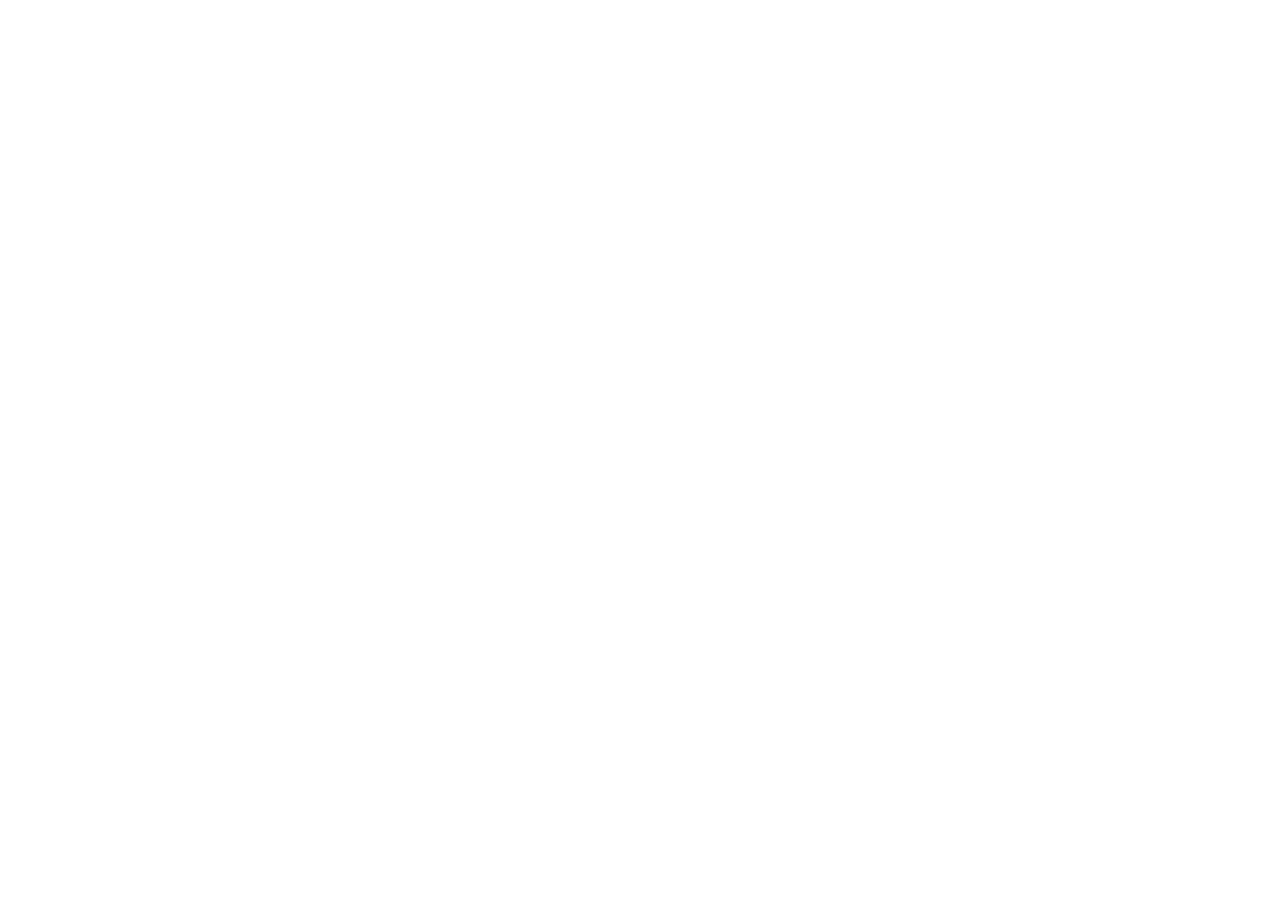
==== commit 221a7cfd: "add forwarding for changelog and api" ====
--- a/docs/api/api.html
+++ b/docs/api/api.html
@@ -1,709 +1,18 @@
 <!DOCTYPE html>
-<html class="writer-html5" lang="en" >
-<head>
-  <meta charset="utf-8" /><meta name="generator" content="Docutils 0.17.1: http://docutils.sourceforge.net/" />
+<html>
+  <head>
+    <meta charset="utf-8"/>
+    <meta http-equiv="refresh" content="0; https://tket.quantinuum.com/extensions/pytket-quantinuum/"/>
+    <script type="text/javascript">
+      window.location.href = "https://tket.quantinuum.com/extensions/pytket-quantinuum/"
+    </script>
+    <title>pytket API docs have moved to tket.quantinuum.com</title>
+  </head>
+  <body>
+    <p>
+      If you are not redirected automatically, follow
+      <a href="https://tket.quantinuum.com/extensions/pytket-quantinuum/">this link</a>.
+    </p>
+  </body>
+</html>
 
-  <meta name="viewport" content="width=device-width, initial-scale=1.0" />
-  <title>API documentation &mdash; pytket-quantinuum 0.10.0 documentation</title>
-      <link rel="stylesheet" href="_static/pygments.css" type="text/css" />
-      <link rel="stylesheet" href="_static/css/theme.css" type="text/css" />
-  <!--[if lt IE 9]>
-    <script src="_static/js/html5shiv.min.js"></script>
-  <![endif]-->
-  
-        <script data-url_root="./" id="documentation_options" src="_static/documentation_options.js"></script>
-        <script src="_static/jquery.js"></script>
-        <script src="_static/underscore.js"></script>
-        <script src="_static/doctools.js"></script>
-    <script src="_static/js/theme.js"></script>
-    <link rel="index" title="Index" href="genindex.html" />
-    <link rel="search" title="Search" href="search.html" />
-    <link rel="next" title="Changelog" href="changelog.html" />
-    <link rel="prev" title="pytket-quantinuum" href="index.html" /> 
-</head>
-
-<body class="wy-body-for-nav"> 
-  <div class="wy-grid-for-nav">
-    <nav data-toggle="wy-nav-shift" class="wy-nav-side">
-      <div class="wy-side-scroll">
-        <div class="wy-side-nav-search" >
-            <a href="index.html" class="icon icon-home"> pytket-quantinuum
-          </a>
-              <div class="version">
-                0.10
-              </div>
-<div role="search">
-  <form id="rtd-search-form" class="wy-form" action="search.html" method="get">
-    <input type="text" name="q" placeholder="Search docs" />
-    <input type="hidden" name="check_keywords" value="yes" />
-    <input type="hidden" name="area" value="default" />
-  </form>
-</div>
-        </div><div class="wy-menu wy-menu-vertical" data-spy="affix" role="navigation" aria-label="Navigation menu">
-              <ul class="current">
-<li class="toctree-l1 current"><a class="current reference internal" href="#">API documentation</a></li>
-<li class="toctree-l1"><a class="reference internal" href="changelog.html">Changelog</a></li>
-</ul>
-<p class="caption" role="heading"><span class="caption-text">More documentation:</span></p>
-<ul>
-<li class="toctree-l1"><a class="reference external" href="https://cqcl.github.io/tket/pytket/api/index.html">pytket</a></li>
-<li class="toctree-l1"><a class="reference external" href="https://cqcl.github.io/pytket-extensions/api/index.html">pytket extensions</a></li>
-</ul>
-<p class="caption" role="heading"><span class="caption-text">Links:</span></p>
-<ul>
-<li class="toctree-l1"><a class="reference external" href="https://github.com/CQCL/pytket-quantinuum/issues">bug tracker</a></li>
-<li class="toctree-l1"><a class="reference external" href="https://github.com/CQCL/pytket-quantinuum">GitHub</a></li>
-<li class="toctree-l1"><a class="reference external" href="https://pypi.org/project/pytket-quantinuum/">PyPi</a></li>
-</ul>
-
-        </div>
-      </div>
-    </nav>
-
-    <section data-toggle="wy-nav-shift" class="wy-nav-content-wrap"><nav class="wy-nav-top" aria-label="Mobile navigation menu" >
-          <i data-toggle="wy-nav-top" class="fa fa-bars"></i>
-          <a href="index.html">pytket-quantinuum</a>
-      </nav>
-
-      <div class="wy-nav-content">
-        <div class="rst-content">
-          <div role="navigation" aria-label="Page navigation">
-  <ul class="wy-breadcrumbs">
-      <li><a href="index.html" class="icon icon-home"></a></li>
-      <li class="breadcrumb-item active">API documentation</li>
-      <li class="wy-breadcrumbs-aside">
-            <a href="_sources/api.rst.txt" rel="nofollow"> View page source</a>
-      </li>
-  </ul>
-  <hr/>
-</div>
-          <div role="main" class="document" itemscope="itemscope" itemtype="http://schema.org/Article">
-           <div itemprop="articleBody">
-             
-  <section id="module-pytket.extensions.quantinuum">
-<span id="api-documentation"></span><h1>API documentation<a class="headerlink" href="#module-pytket.extensions.quantinuum" title="Permalink to this headline"></a></h1>
-<p>Backends for processing pytket circuits with Quantinuum devices</p>
-<dl class="py class">
-<dt class="sig sig-object py" id="pytket.extensions.quantinuum.QuantinuumAPI">
-<em class="property"><span class="pre">class</span><span class="w"> </span></em><span class="sig-prename descclassname"><span class="pre">pytket.extensions.quantinuum.</span></span><span class="sig-name descname"><span class="pre">QuantinuumAPI</span></span><span class="sig-paren">(</span><em class="sig-param"><span class="n"><span class="pre">token_store</span></span><span class="p"><span class="pre">:</span></span><span class="w"> </span><span class="n"><span class="pre">Optional</span><span class="p"><span class="pre">[</span></span><span class="pre">pytket.extensions.quantinuum.backends.credential_storage.MemoryCredentialStorage</span><span class="p"><span class="pre">]</span></span></span><span class="w"> </span><span class="o"><span class="pre">=</span></span><span class="w"> </span><span class="default_value"><span class="pre">None</span></span></em>, <em class="sig-param"><span class="n"><span class="pre">api_url</span></span><span class="p"><span class="pre">:</span></span><span class="w"> </span><span class="n"><span class="pre">Optional</span><span class="p"><span class="pre">[</span></span><a class="reference external" href="https://docs.python.org/3/library/stdtypes.html#str" title="(in Python v3.11)"><span class="pre">str</span></a><span class="p"><span class="pre">]</span></span></span><span class="w"> </span><span class="o"><span class="pre">=</span></span><span class="w"> </span><span class="default_value"><span class="pre">None</span></span></em>, <em class="sig-param"><span class="n"><span class="pre">api_version</span></span><span class="p"><span class="pre">:</span></span><span class="w"> </span><span class="n"><a class="reference external" href="https://docs.python.org/3/library/functions.html#int" title="(in Python v3.11)"><span class="pre">int</span></a></span><span class="w"> </span><span class="o"><span class="pre">=</span></span><span class="w"> </span><span class="default_value"><span class="pre">1</span></span></em>, <em class="sig-param"><span class="n"><span class="pre">use_websocket</span></span><span class="p"><span class="pre">:</span></span><span class="w"> </span><span class="n"><a class="reference external" href="https://docs.python.org/3/library/functions.html#bool" title="(in Python v3.11)"><span class="pre">bool</span></a></span><span class="w"> </span><span class="o"><span class="pre">=</span></span><span class="w"> </span><span class="default_value"><span class="pre">True</span></span></em>, <em class="sig-param"><span class="n"><span class="pre">provider</span></span><span class="p"><span class="pre">:</span></span><span class="w"> </span><span class="n"><span class="pre">Optional</span><span class="p"><span class="pre">[</span></span><a class="reference external" href="https://docs.python.org/3/library/stdtypes.html#str" title="(in Python v3.11)"><span class="pre">str</span></a><span class="p"><span class="pre">]</span></span></span><span class="w"> </span><span class="o"><span class="pre">=</span></span><span class="w"> </span><span class="default_value"><span class="pre">None</span></span></em>, <em class="sig-param"><span class="n"><span class="pre">support_mfa</span></span><span class="p"><span class="pre">:</span></span><span class="w"> </span><span class="n"><a class="reference external" href="https://docs.python.org/3/library/functions.html#bool" title="(in Python v3.11)"><span class="pre">bool</span></a></span><span class="w"> </span><span class="o"><span class="pre">=</span></span><span class="w"> </span><span class="default_value"><span class="pre">True</span></span></em>, <em class="sig-param"><span class="n"><span class="pre">session</span></span><span class="p"><span class="pre">:</span></span><span class="w"> </span><span class="n"><span class="pre">Optional</span><span class="p"><span class="pre">[</span></span><span class="pre">requests.sessions.Session</span><span class="p"><span class="pre">]</span></span></span><span class="w"> </span><span class="o"><span class="pre">=</span></span><span class="w"> </span><span class="default_value"><span class="pre">None</span></span></em>, <em class="sig-param"><span class="n"><span class="pre">_QuantinuumAPI__user_name</span></span><span class="p"><span class="pre">:</span></span><span class="w"> </span><span class="n"><span class="pre">Optional</span><span class="p"><span class="pre">[</span></span><a class="reference external" href="https://docs.python.org/3/library/stdtypes.html#str" title="(in Python v3.11)"><span class="pre">str</span></a><span class="p"><span class="pre">]</span></span></span><span class="w"> </span><span class="o"><span class="pre">=</span></span><span class="w"> </span><span class="default_value"><span class="pre">None</span></span></em>, <em class="sig-param"><span class="n"><span class="pre">_QuantinuumAPI__pwd</span></span><span class="p"><span class="pre">:</span></span><span class="w"> </span><span class="n"><span class="pre">Optional</span><span class="p"><span class="pre">[</span></span><a class="reference external" href="https://docs.python.org/3/library/stdtypes.html#str" title="(in Python v3.11)"><span class="pre">str</span></a><span class="p"><span class="pre">]</span></span></span><span class="w"> </span><span class="o"><span class="pre">=</span></span><span class="w"> </span><span class="default_value"><span class="pre">None</span></span></em><span class="sig-paren">)</span><a class="headerlink" href="#pytket.extensions.quantinuum.QuantinuumAPI" title="Permalink to this definition"></a></dt>
-<dd><p>Interface to the Quantinuum online remote API.</p>
-<dl class="py method">
-<dt class="sig sig-object py" id="pytket.extensions.quantinuum.QuantinuumAPI.__init__">
-<span class="sig-name descname"><span class="pre">__init__</span></span><span class="sig-paren">(</span><em class="sig-param"><span class="n"><span class="pre">token_store</span></span><span class="p"><span class="pre">:</span></span><span class="w"> </span><span class="n"><span class="pre">Optional</span><span class="p"><span class="pre">[</span></span><span class="pre">pytket.extensions.quantinuum.backends.credential_storage.MemoryCredentialStorage</span><span class="p"><span class="pre">]</span></span></span><span class="w"> </span><span class="o"><span class="pre">=</span></span><span class="w"> </span><span class="default_value"><span class="pre">None</span></span></em>, <em class="sig-param"><span class="n"><span class="pre">api_url</span></span><span class="p"><span class="pre">:</span></span><span class="w"> </span><span class="n"><span class="pre">Optional</span><span class="p"><span class="pre">[</span></span><a class="reference external" href="https://docs.python.org/3/library/stdtypes.html#str" title="(in Python v3.11)"><span class="pre">str</span></a><span class="p"><span class="pre">]</span></span></span><span class="w"> </span><span class="o"><span class="pre">=</span></span><span class="w"> </span><span class="default_value"><span class="pre">None</span></span></em>, <em class="sig-param"><span class="n"><span class="pre">api_version</span></span><span class="p"><span class="pre">:</span></span><span class="w"> </span><span class="n"><a class="reference external" href="https://docs.python.org/3/library/functions.html#int" title="(in Python v3.11)"><span class="pre">int</span></a></span><span class="w"> </span><span class="o"><span class="pre">=</span></span><span class="w"> </span><span class="default_value"><span class="pre">1</span></span></em>, <em class="sig-param"><span class="n"><span class="pre">use_websocket</span></span><span class="p"><span class="pre">:</span></span><span class="w"> </span><span class="n"><a class="reference external" href="https://docs.python.org/3/library/functions.html#bool" title="(in Python v3.11)"><span class="pre">bool</span></a></span><span class="w"> </span><span class="o"><span class="pre">=</span></span><span class="w"> </span><span class="default_value"><span class="pre">True</span></span></em>, <em class="sig-param"><span class="n"><span class="pre">provider</span></span><span class="p"><span class="pre">:</span></span><span class="w"> </span><span class="n"><span class="pre">Optional</span><span class="p"><span class="pre">[</span></span><a class="reference external" href="https://docs.python.org/3/library/stdtypes.html#str" title="(in Python v3.11)"><span class="pre">str</span></a><span class="p"><span class="pre">]</span></span></span><span class="w"> </span><span class="o"><span class="pre">=</span></span><span class="w"> </span><span class="default_value"><span class="pre">None</span></span></em>, <em class="sig-param"><span class="n"><span class="pre">support_mfa</span></span><span class="p"><span class="pre">:</span></span><span class="w"> </span><span class="n"><a class="reference external" href="https://docs.python.org/3/library/functions.html#bool" title="(in Python v3.11)"><span class="pre">bool</span></a></span><span class="w"> </span><span class="o"><span class="pre">=</span></span><span class="w"> </span><span class="default_value"><span class="pre">True</span></span></em>, <em class="sig-param"><span class="n"><span class="pre">session</span></span><span class="p"><span class="pre">:</span></span><span class="w"> </span><span class="n"><span class="pre">Optional</span><span class="p"><span class="pre">[</span></span><span class="pre">requests.sessions.Session</span><span class="p"><span class="pre">]</span></span></span><span class="w"> </span><span class="o"><span class="pre">=</span></span><span class="w"> </span><span class="default_value"><span class="pre">None</span></span></em>, <em class="sig-param"><span class="n"><span class="pre">_QuantinuumAPI__user_name</span></span><span class="p"><span class="pre">:</span></span><span class="w"> </span><span class="n"><span class="pre">Optional</span><span class="p"><span class="pre">[</span></span><a class="reference external" href="https://docs.python.org/3/library/stdtypes.html#str" title="(in Python v3.11)"><span class="pre">str</span></a><span class="p"><span class="pre">]</span></span></span><span class="w"> </span><span class="o"><span class="pre">=</span></span><span class="w"> </span><span class="default_value"><span class="pre">None</span></span></em>, <em class="sig-param"><span class="n"><span class="pre">_QuantinuumAPI__pwd</span></span><span class="p"><span class="pre">:</span></span><span class="w"> </span><span class="n"><span class="pre">Optional</span><span class="p"><span class="pre">[</span></span><a class="reference external" href="https://docs.python.org/3/library/stdtypes.html#str" title="(in Python v3.11)"><span class="pre">str</span></a><span class="p"><span class="pre">]</span></span></span><span class="w"> </span><span class="o"><span class="pre">=</span></span><span class="w"> </span><span class="default_value"><span class="pre">None</span></span></em><span class="sig-paren">)</span><a class="headerlink" href="#pytket.extensions.quantinuum.QuantinuumAPI.__init__" title="Permalink to this definition"></a></dt>
-<dd><p>Initialize Quantinuum API client.</p>
-<dl class="field-list simple">
-<dt class="field-odd">Parameters</dt>
-<dd class="field-odd"><ul class="simple">
-<li><p><strong>token_store</strong> (<em>MemoryCredentialStorage</em><em>, </em><em>optional</em>) – JWT Token store, defaults to None
-A new MemoryCredentialStorage will be initialised
-if None is provided.</p></li>
-<li><p><strong>api_url</strong> (<em>Optional</em><em>[</em><a class="reference external" href="https://docs.python.org/3/library/stdtypes.html#str" title="(in Python v3.11)"><em>str</em></a><em>]</em><em>, </em><em>optional</em>) – _description_, defaults to DEFAULT_API_URL</p></li>
-<li><p><strong>api_version</strong> (<a class="reference external" href="https://docs.python.org/3/library/functions.html#int" title="(in Python v3.11)"><em>int</em></a><em>, </em><em>optional</em>) – API version, defaults to 1</p></li>
-<li><p><strong>use_websocket</strong> (<a class="reference external" href="https://docs.python.org/3/library/functions.html#bool" title="(in Python v3.11)"><em>bool</em></a><em>, </em><em>optional</em>) – Whether to use websocket to retrieve, defaults to True</p></li>
-<li><p><strong>support_mfa</strong> (<a class="reference external" href="https://docs.python.org/3/library/functions.html#bool" title="(in Python v3.11)"><em>bool</em></a><em>, </em><em>optional</em>) – Whether to wait for the user to input the auth code,
-defaults to True</p></li>
-<li><p><strong>session</strong> (<em>requests.Session</em><em>, </em><em>optional</em>) – Session for HTTP requests, defaults to None
-A new requests.Session will be initialised if None
-is provided</p></li>
-</ul>
-</dd>
-</dl>
-</dd></dl>
-
-<dl class="py method">
-<dt class="sig sig-object py" id="pytket.extensions.quantinuum.QuantinuumAPI.cancel">
-<span class="sig-name descname"><span class="pre">cancel</span></span><span class="sig-paren">(</span><em class="sig-param"><span class="n"><span class="pre">job_id</span></span><span class="p"><span class="pre">:</span></span><span class="w"> </span><span class="n"><a class="reference external" href="https://docs.python.org/3/library/stdtypes.html#str" title="(in Python v3.11)"><span class="pre">str</span></a></span></em><span class="sig-paren">)</span> <span class="sig-return"><span class="sig-return-icon">&#x2192;</span> <span class="sig-return-typehint"><a class="reference external" href="https://docs.python.org/3/library/stdtypes.html#dict" title="(in Python v3.11)"><span class="pre">dict</span></a></span></span><a class="headerlink" href="#pytket.extensions.quantinuum.QuantinuumAPI.cancel" title="Permalink to this definition"></a></dt>
-<dd><p>Cancels job.</p>
-<dl class="field-list simple">
-<dt class="field-odd">Parameters</dt>
-<dd class="field-odd"><p><strong>job_id</strong> (<a class="reference external" href="https://docs.python.org/3/library/stdtypes.html#str" title="(in Python v3.11)"><em>str</em></a>) – job ID to cancel</p>
-</dd>
-<dt class="field-even">Returns</dt>
-<dd class="field-even"><p>(dict) output from API</p>
-</dd>
-</dl>
-</dd></dl>
-
-<dl class="py method">
-<dt class="sig sig-object py" id="pytket.extensions.quantinuum.QuantinuumAPI.delete_authentication">
-<span class="sig-name descname"><span class="pre">delete_authentication</span></span><span class="sig-paren">(</span><span class="sig-paren">)</span> <span class="sig-return"><span class="sig-return-icon">&#x2192;</span> <span class="sig-return-typehint"><a class="reference external" href="https://docs.python.org/3/library/constants.html#None" title="(in Python v3.11)"><span class="pre">None</span></a></span></span><a class="headerlink" href="#pytket.extensions.quantinuum.QuantinuumAPI.delete_authentication" title="Permalink to this definition"></a></dt>
-<dd><p>Remove stored credentials and tokens</p>
-</dd></dl>
-
-<dl class="py method">
-<dt class="sig sig-object py" id="pytket.extensions.quantinuum.QuantinuumAPI.full_login">
-<span class="sig-name descname"><span class="pre">full_login</span></span><span class="sig-paren">(</span><span class="sig-paren">)</span> <span class="sig-return"><span class="sig-return-icon">&#x2192;</span> <span class="sig-return-typehint"><a class="reference external" href="https://docs.python.org/3/library/constants.html#None" title="(in Python v3.11)"><span class="pre">None</span></a></span></span><a class="headerlink" href="#pytket.extensions.quantinuum.QuantinuumAPI.full_login" title="Permalink to this definition"></a></dt>
-<dd><p>Ask for user credentials from std input and update JWT tokens</p>
-</dd></dl>
-
-<dl class="py method">
-<dt class="sig sig-object py" id="pytket.extensions.quantinuum.QuantinuumAPI.login">
-<span class="sig-name descname"><span class="pre">login</span></span><span class="sig-paren">(</span><span class="sig-paren">)</span> <span class="sig-return"><span class="sig-return-icon">&#x2192;</span> <span class="sig-return-typehint"><a class="reference external" href="https://docs.python.org/3/library/stdtypes.html#str" title="(in Python v3.11)"><span class="pre">str</span></a></span></span><a class="headerlink" href="#pytket.extensions.quantinuum.QuantinuumAPI.login" title="Permalink to this definition"></a></dt>
-<dd><p>This methods checks if we have a valid (non-expired) id-token
-and returns it, otherwise it gets a new one with refresh-token.
-If refresh-token doesn’t exist, it asks user for credentials.</p>
-<dl class="field-list simple">
-<dt class="field-odd">Returns</dt>
-<dd class="field-odd"><p>(str) login token</p>
-</dd>
-</dl>
-</dd></dl>
-
-<dl class="py method">
-<dt class="sig sig-object py" id="pytket.extensions.quantinuum.QuantinuumAPI.retrieve_job">
-<span class="sig-name descname"><span class="pre">retrieve_job</span></span><span class="sig-paren">(</span><em class="sig-param"><span class="n"><span class="pre">job_id</span></span><span class="p"><span class="pre">:</span></span><span class="w"> </span><span class="n"><a class="reference external" href="https://docs.python.org/3/library/stdtypes.html#str" title="(in Python v3.11)"><span class="pre">str</span></a></span></em>, <em class="sig-param"><span class="n"><span class="pre">use_websocket</span></span><span class="p"><span class="pre">:</span></span><span class="w"> </span><span class="n"><span class="pre">Optional</span><span class="p"><span class="pre">[</span></span><a class="reference external" href="https://docs.python.org/3/library/functions.html#bool" title="(in Python v3.11)"><span class="pre">bool</span></a><span class="p"><span class="pre">]</span></span></span><span class="w"> </span><span class="o"><span class="pre">=</span></span><span class="w"> </span><span class="default_value"><span class="pre">None</span></span></em><span class="sig-paren">)</span> <span class="sig-return"><span class="sig-return-icon">&#x2192;</span> <span class="sig-return-typehint"><span class="pre">Optional</span><span class="p"><span class="pre">[</span></span><span class="pre">Dict</span><span class="p"><span class="pre">]</span></span></span></span><a class="headerlink" href="#pytket.extensions.quantinuum.QuantinuumAPI.retrieve_job" title="Permalink to this definition"></a></dt>
-<dd><p>Retrieves job from device.</p>
-<dl class="field-list simple">
-<dt class="field-odd">Parameters</dt>
-<dd class="field-odd"><ul class="simple">
-<li><p><strong>job_id</strong> (<a class="reference external" href="https://docs.python.org/3/library/stdtypes.html#str" title="(in Python v3.11)"><em>str</em></a>) – unique id of job</p></li>
-<li><p><strong>use_websocket</strong> (<a class="reference external" href="https://docs.python.org/3/library/functions.html#bool" title="(in Python v3.11)"><em>bool</em></a>) – use websocket to minimize interaction</p></li>
-</ul>
-</dd>
-<dt class="field-even">Returns</dt>
-<dd class="field-even"><p>(dict) output from API</p>
-</dd>
-</dl>
-</dd></dl>
-
-<dl class="py method">
-<dt class="sig sig-object py" id="pytket.extensions.quantinuum.QuantinuumAPI.retrieve_job_status">
-<span class="sig-name descname"><span class="pre">retrieve_job_status</span></span><span class="sig-paren">(</span><em class="sig-param"><span class="n"><span class="pre">job_id</span></span><span class="p"><span class="pre">:</span></span><span class="w"> </span><span class="n"><a class="reference external" href="https://docs.python.org/3/library/stdtypes.html#str" title="(in Python v3.11)"><span class="pre">str</span></a></span></em>, <em class="sig-param"><span class="n"><span class="pre">use_websocket</span></span><span class="p"><span class="pre">:</span></span><span class="w"> </span><span class="n"><span class="pre">Optional</span><span class="p"><span class="pre">[</span></span><a class="reference external" href="https://docs.python.org/3/library/functions.html#bool" title="(in Python v3.11)"><span class="pre">bool</span></a><span class="p"><span class="pre">]</span></span></span><span class="w"> </span><span class="o"><span class="pre">=</span></span><span class="w"> </span><span class="default_value"><span class="pre">None</span></span></em><span class="sig-paren">)</span> <span class="sig-return"><span class="sig-return-icon">&#x2192;</span> <span class="sig-return-typehint"><span class="pre">Optional</span><span class="p"><span class="pre">[</span></span><span class="pre">Dict</span><span class="p"><span class="pre">]</span></span></span></span><a class="headerlink" href="#pytket.extensions.quantinuum.QuantinuumAPI.retrieve_job_status" title="Permalink to this definition"></a></dt>
-<dd><p>Retrieves job status from device.</p>
-<dl class="field-list simple">
-<dt class="field-odd">Parameters</dt>
-<dd class="field-odd"><ul class="simple">
-<li><p><strong>job_id</strong> (<a class="reference external" href="https://docs.python.org/3/library/stdtypes.html#str" title="(in Python v3.11)"><em>str</em></a>) – unique id of job</p></li>
-<li><p><strong>use_websocket</strong> (<a class="reference external" href="https://docs.python.org/3/library/functions.html#bool" title="(in Python v3.11)"><em>bool</em></a>) – use websocket to minimize interaction</p></li>
-</ul>
-</dd>
-<dt class="field-even">Returns</dt>
-<dd class="field-even"><p>(dict) output from API</p>
-</dd>
-</dl>
-</dd></dl>
-
-<dl class="py method">
-<dt class="sig sig-object py" id="pytket.extensions.quantinuum.QuantinuumAPI.status">
-<span class="sig-name descname"><span class="pre">status</span></span><span class="sig-paren">(</span><em class="sig-param"><span class="n"><span class="pre">machine</span></span><span class="p"><span class="pre">:</span></span><span class="w"> </span><span class="n"><a class="reference external" href="https://docs.python.org/3/library/stdtypes.html#str" title="(in Python v3.11)"><span class="pre">str</span></a></span></em><span class="sig-paren">)</span> <span class="sig-return"><span class="sig-return-icon">&#x2192;</span> <span class="sig-return-typehint"><a class="reference external" href="https://docs.python.org/3/library/stdtypes.html#str" title="(in Python v3.11)"><span class="pre">str</span></a></span></span><a class="headerlink" href="#pytket.extensions.quantinuum.QuantinuumAPI.status" title="Permalink to this definition"></a></dt>
-<dd><p>Check status of machine.</p>
-<dl class="field-list simple">
-<dt class="field-odd">Parameters</dt>
-<dd class="field-odd"><p><strong>machine</strong> (<a class="reference external" href="https://docs.python.org/3/library/stdtypes.html#str" title="(in Python v3.11)"><em>str</em></a>) – machine name</p>
-</dd>
-<dt class="field-even">Returns</dt>
-<dd class="field-even"><p>(str) status of machine</p>
-</dd>
-</dl>
-</dd></dl>
-
-<dl class="py attribute">
-<dt class="sig sig-object py" id="pytket.extensions.quantinuum.QuantinuumAPI.__weakref__">
-<span class="sig-name descname"><span class="pre">__weakref__</span></span><a class="headerlink" href="#pytket.extensions.quantinuum.QuantinuumAPI.__weakref__" title="Permalink to this definition"></a></dt>
-<dd><p>list of weak references to the object (if defined)</p>
-</dd></dl>
-
-</dd></dl>
-
-<dl class="py class">
-<dt class="sig sig-object py" id="pytket.extensions.quantinuum.QuantinuumAPIOffline">
-<em class="property"><span class="pre">class</span><span class="w"> </span></em><span class="sig-prename descclassname"><span class="pre">pytket.extensions.quantinuum.</span></span><span class="sig-name descname"><span class="pre">QuantinuumAPIOffline</span></span><span class="sig-paren">(</span><em class="sig-param"><span class="n"><span class="pre">machine_list</span></span><span class="p"><span class="pre">:</span></span><span class="w"> </span><span class="n"><span class="pre">Optional</span><span class="p"><span class="pre">[</span></span><a class="reference external" href="https://docs.python.org/3/library/stdtypes.html#list" title="(in Python v3.11)"><span class="pre">list</span></a><span class="p"><span class="pre">]</span></span></span><span class="w"> </span><span class="o"><span class="pre">=</span></span><span class="w"> </span><span class="default_value"><span class="pre">None</span></span></em><span class="sig-paren">)</span><a class="headerlink" href="#pytket.extensions.quantinuum.QuantinuumAPIOffline" title="Permalink to this definition"></a></dt>
-<dd><p>Offline copy of the interface to the Quantinuum remote API.</p>
-<dl class="py method">
-<dt class="sig sig-object py" id="pytket.extensions.quantinuum.QuantinuumAPIOffline.__init__">
-<span class="sig-name descname"><span class="pre">__init__</span></span><span class="sig-paren">(</span><em class="sig-param"><span class="n"><span class="pre">machine_list</span></span><span class="p"><span class="pre">:</span></span><span class="w"> </span><span class="n"><span class="pre">Optional</span><span class="p"><span class="pre">[</span></span><a class="reference external" href="https://docs.python.org/3/library/stdtypes.html#list" title="(in Python v3.11)"><span class="pre">list</span></a><span class="p"><span class="pre">]</span></span></span><span class="w"> </span><span class="o"><span class="pre">=</span></span><span class="w"> </span><span class="default_value"><span class="pre">None</span></span></em><span class="sig-paren">)</span><a class="headerlink" href="#pytket.extensions.quantinuum.QuantinuumAPIOffline.__init__" title="Permalink to this definition"></a></dt>
-<dd><p>Initialize offline API client.</p>
-<p>Tries to allow all the operations of the QuantinuumAPI without
-any interaction with the remote device.</p>
-<p>All jobs that are submitted to this offline API are stored
-and can be requested again later.</p>
-<dl class="field-list simple">
-<dt class="field-odd">Parameters</dt>
-<dd class="field-odd"><p><strong>machine_list</strong> (<a class="reference external" href="https://docs.python.org/3/library/stdtypes.html#list" title="(in Python v3.11)"><em>list</em></a>) – List of dictionaries each containing device information.
-The format of should match what a real backend would return.
-One short example:
-{
-“name”: “H1-2”,
-“n_qubits”: 12,
-“gateset”: [“RZZ”, “Riswap”, “Rxxyyzz”],
-“n_shots”: 10000,
-“batching”: True,
-}</p>
-</dd>
-</dl>
-</dd></dl>
-
-<dl class="py method">
-<dt class="sig sig-object py" id="pytket.extensions.quantinuum.QuantinuumAPIOffline.cancel">
-<span class="sig-name descname"><span class="pre">cancel</span></span><span class="sig-paren">(</span><em class="sig-param"><span class="n"><span class="pre">job_id</span></span><span class="p"><span class="pre">:</span></span><span class="w"> </span><span class="n"><a class="reference external" href="https://docs.python.org/3/library/stdtypes.html#str" title="(in Python v3.11)"><span class="pre">str</span></a></span></em><span class="sig-paren">)</span> <span class="sig-return"><span class="sig-return-icon">&#x2192;</span> <span class="sig-return-typehint"><a class="reference external" href="https://docs.python.org/3/library/stdtypes.html#dict" title="(in Python v3.11)"><span class="pre">dict</span></a></span></span><a class="headerlink" href="#pytket.extensions.quantinuum.QuantinuumAPIOffline.cancel" title="Permalink to this definition"></a></dt>
-<dd><p>No cancel offline</p>
-</dd></dl>
-
-<dl class="py method">
-<dt class="sig sig-object py" id="pytket.extensions.quantinuum.QuantinuumAPIOffline.full_login">
-<span class="sig-name descname"><span class="pre">full_login</span></span><span class="sig-paren">(</span><span class="sig-paren">)</span> <span class="sig-return"><span class="sig-return-icon">&#x2192;</span> <span class="sig-return-typehint"><a class="reference external" href="https://docs.python.org/3/library/constants.html#None" title="(in Python v3.11)"><span class="pre">None</span></a></span></span><a class="headerlink" href="#pytket.extensions.quantinuum.QuantinuumAPIOffline.full_login" title="Permalink to this definition"></a></dt>
-<dd><p>No login offline with the offline API
-:return: None</p>
-</dd></dl>
-
-<dl class="py method">
-<dt class="sig sig-object py" id="pytket.extensions.quantinuum.QuantinuumAPIOffline.get_jobs">
-<span class="sig-name descname"><span class="pre">get_jobs</span></span><span class="sig-paren">(</span><span class="sig-paren">)</span> <span class="sig-return"><span class="sig-return-icon">&#x2192;</span> <span class="sig-return-typehint"><span class="pre">Optional</span><span class="p"><span class="pre">[</span></span><a class="reference external" href="https://docs.python.org/3/library/stdtypes.html#list" title="(in Python v3.11)"><span class="pre">list</span></a><span class="p"><span class="pre">]</span></span></span></span><a class="headerlink" href="#pytket.extensions.quantinuum.QuantinuumAPIOffline.get_jobs" title="Permalink to this definition"></a></dt>
-<dd><p>The function will return all the jobs that have been submitted</p>
-<dl class="field-list simple">
-<dt class="field-odd">Returns</dt>
-<dd class="field-odd"><p>List of all the submitted jobs</p>
-</dd>
-</dl>
-</dd></dl>
-
-<dl class="py method">
-<dt class="sig sig-object py" id="pytket.extensions.quantinuum.QuantinuumAPIOffline.login">
-<span class="sig-name descname"><span class="pre">login</span></span><span class="sig-paren">(</span><span class="sig-paren">)</span> <span class="sig-return"><span class="sig-return-icon">&#x2192;</span> <span class="sig-return-typehint"><a class="reference external" href="https://docs.python.org/3/library/stdtypes.html#str" title="(in Python v3.11)"><span class="pre">str</span></a></span></span><a class="headerlink" href="#pytket.extensions.quantinuum.QuantinuumAPIOffline.login" title="Permalink to this definition"></a></dt>
-<dd><p>No login offline with the offline API, this function will always
-return an empty api token
-:return: empty api token</p>
-</dd></dl>
-
-<dl class="py method">
-<dt class="sig sig-object py" id="pytket.extensions.quantinuum.QuantinuumAPIOffline.retrieve_job">
-<span class="sig-name descname"><span class="pre">retrieve_job</span></span><span class="sig-paren">(</span><em class="sig-param"><span class="n"><span class="pre">job_id</span></span><span class="p"><span class="pre">:</span></span><span class="w"> </span><span class="n"><a class="reference external" href="https://docs.python.org/3/library/stdtypes.html#str" title="(in Python v3.11)"><span class="pre">str</span></a></span></em>, <em class="sig-param"><span class="n"><span class="pre">use_websocket</span></span><span class="p"><span class="pre">:</span></span><span class="w"> </span><span class="n"><span class="pre">Optional</span><span class="p"><span class="pre">[</span></span><a class="reference external" href="https://docs.python.org/3/library/functions.html#bool" title="(in Python v3.11)"><span class="pre">bool</span></a><span class="p"><span class="pre">]</span></span></span><span class="w"> </span><span class="o"><span class="pre">=</span></span><span class="w"> </span><span class="default_value"><span class="pre">None</span></span></em><span class="sig-paren">)</span> <span class="sig-return"><span class="sig-return-icon">&#x2192;</span> <span class="sig-return-typehint"><a class="reference external" href="https://docs.python.org/3/library/constants.html#None" title="(in Python v3.11)"><span class="pre">None</span></a></span></span><a class="headerlink" href="#pytket.extensions.quantinuum.QuantinuumAPIOffline.retrieve_job" title="Permalink to this definition"></a></dt>
-<dd><p>No retrieve_job_status offline</p>
-</dd></dl>
-
-<dl class="py method">
-<dt class="sig sig-object py" id="pytket.extensions.quantinuum.QuantinuumAPIOffline.retrieve_job_status">
-<span class="sig-name descname"><span class="pre">retrieve_job_status</span></span><span class="sig-paren">(</span><em class="sig-param"><span class="n"><span class="pre">job_id</span></span><span class="p"><span class="pre">:</span></span><span class="w"> </span><span class="n"><a class="reference external" href="https://docs.python.org/3/library/stdtypes.html#str" title="(in Python v3.11)"><span class="pre">str</span></a></span></em>, <em class="sig-param"><span class="n"><span class="pre">use_websocket</span></span><span class="p"><span class="pre">:</span></span><span class="w"> </span><span class="n"><span class="pre">Optional</span><span class="p"><span class="pre">[</span></span><a class="reference external" href="https://docs.python.org/3/library/functions.html#bool" title="(in Python v3.11)"><span class="pre">bool</span></a><span class="p"><span class="pre">]</span></span></span><span class="w"> </span><span class="o"><span class="pre">=</span></span><span class="w"> </span><span class="default_value"><span class="pre">None</span></span></em><span class="sig-paren">)</span> <span class="sig-return"><span class="sig-return-icon">&#x2192;</span> <span class="sig-return-typehint"><a class="reference external" href="https://docs.python.org/3/library/constants.html#None" title="(in Python v3.11)"><span class="pre">None</span></a></span></span><a class="headerlink" href="#pytket.extensions.quantinuum.QuantinuumAPIOffline.retrieve_job_status" title="Permalink to this definition"></a></dt>
-<dd><p>No retrieve_job_status offline</p>
-</dd></dl>
-
-<dl class="py method">
-<dt class="sig sig-object py" id="pytket.extensions.quantinuum.QuantinuumAPIOffline.status">
-<span class="sig-name descname"><span class="pre">status</span></span><span class="sig-paren">(</span><em class="sig-param"><span class="n"><span class="pre">machine</span></span><span class="p"><span class="pre">:</span></span><span class="w"> </span><span class="n"><a class="reference external" href="https://docs.python.org/3/library/stdtypes.html#str" title="(in Python v3.11)"><span class="pre">str</span></a></span></em><span class="sig-paren">)</span> <span class="sig-return"><span class="sig-return-icon">&#x2192;</span> <span class="sig-return-typehint"><a class="reference external" href="https://docs.python.org/3/library/stdtypes.html#str" title="(in Python v3.11)"><span class="pre">str</span></a></span></span><a class="headerlink" href="#pytket.extensions.quantinuum.QuantinuumAPIOffline.status" title="Permalink to this definition"></a></dt>
-<dd><p>No retrieve_job_status offline</p>
-</dd></dl>
-
-<dl class="py attribute">
-<dt class="sig sig-object py" id="pytket.extensions.quantinuum.QuantinuumAPIOffline.__weakref__">
-<span class="sig-name descname"><span class="pre">__weakref__</span></span><a class="headerlink" href="#pytket.extensions.quantinuum.QuantinuumAPIOffline.__weakref__" title="Permalink to this definition"></a></dt>
-<dd><p>list of weak references to the object (if defined)</p>
-</dd></dl>
-
-</dd></dl>
-
-<dl class="py class">
-<dt class="sig sig-object py" id="pytket.extensions.quantinuum.QuantinuumBackend">
-<em class="property"><span class="pre">class</span><span class="w"> </span></em><span class="sig-prename descclassname"><span class="pre">pytket.extensions.quantinuum.</span></span><span class="sig-name descname"><span class="pre">QuantinuumBackend</span></span><span class="sig-paren">(</span><em class="sig-param"><span class="pre">device_name:</span> <span class="pre">str,</span> <span class="pre">label:</span> <span class="pre">Optional[str]</span> <span class="pre">=</span> <span class="pre">'job',</span> <span class="pre">simulator:</span> <span class="pre">str</span> <span class="pre">=</span> <span class="pre">'state-vector',</span> <span class="pre">group:</span> <span class="pre">Optional[str]</span> <span class="pre">=</span> <span class="pre">None,</span> <span class="pre">provider:</span> <span class="pre">Optional[str]</span> <span class="pre">=</span> <span class="pre">None,</span> <span class="pre">machine_debug:</span> <span class="pre">bool</span> <span class="pre">=</span> <span class="pre">False,</span> <span class="pre">api_handler:</span> <span class="pre">pytket.extensions.quantinuum.backends.api_wrappers.QuantinuumAPI</span> <span class="pre">=</span> <span class="pre">&lt;pytket.extensions.quantinuum.backends.api_wrappers.QuantinuumAPI</span> <span class="pre">object&gt;,</span> <span class="pre">**kwargs:</span> <span class="pre">Union[int,</span> <span class="pre">float,</span> <span class="pre">str,</span> <span class="pre">None,</span> <span class="pre">pytket.wasm.wasm.WasmFileHandler,</span> <span class="pre">Dict[str,</span> <span class="pre">Any]]</span></em><span class="sig-paren">)</span><a class="headerlink" href="#pytket.extensions.quantinuum.QuantinuumBackend" title="Permalink to this definition"></a></dt>
-<dd><p>Interface to a Quantinuum device.
-More information about the QuantinuumBackend can be found on this page
-<a class="reference external" href="https://cqcl.github.io/pytket-quantinuum/api/index.html">https://cqcl.github.io/pytket-quantinuum/api/index.html</a></p>
-<dl class="py method">
-<dt class="sig sig-object py" id="pytket.extensions.quantinuum.QuantinuumBackend.__init__">
-<span class="sig-name descname"><span class="pre">__init__</span></span><span class="sig-paren">(</span><em class="sig-param"><span class="pre">device_name:</span> <span class="pre">str,</span> <span class="pre">label:</span> <span class="pre">Optional[str]</span> <span class="pre">=</span> <span class="pre">'job',</span> <span class="pre">simulator:</span> <span class="pre">str</span> <span class="pre">=</span> <span class="pre">'state-vector',</span> <span class="pre">group:</span> <span class="pre">Optional[str]</span> <span class="pre">=</span> <span class="pre">None,</span> <span class="pre">provider:</span> <span class="pre">Optional[str]</span> <span class="pre">=</span> <span class="pre">None,</span> <span class="pre">machine_debug:</span> <span class="pre">bool</span> <span class="pre">=</span> <span class="pre">False,</span> <span class="pre">api_handler:</span> <span class="pre">pytket.extensions.quantinuum.backends.api_wrappers.QuantinuumAPI</span> <span class="pre">=</span> <span class="pre">&lt;pytket.extensions.quantinuum.backends.api_wrappers.QuantinuumAPI</span> <span class="pre">object&gt;,</span> <span class="pre">**kwargs:</span> <span class="pre">Union[int,</span> <span class="pre">float,</span> <span class="pre">str,</span> <span class="pre">None,</span> <span class="pre">pytket.wasm.wasm.WasmFileHandler,</span> <span class="pre">Dict[str,</span> <span class="pre">Any]]</span></em><span class="sig-paren">)</span><a class="headerlink" href="#pytket.extensions.quantinuum.QuantinuumBackend.__init__" title="Permalink to this definition"></a></dt>
-<dd><p>Construct a new Quantinuum backend.</p>
-<dl class="field-list simple">
-<dt class="field-odd">Parameters</dt>
-<dd class="field-odd"><ul class="simple">
-<li><p><strong>device_name</strong> (<a class="reference external" href="https://docs.python.org/3/library/stdtypes.html#str" title="(in Python v3.11)"><em>str</em></a>) – Name of device, e.g. “H1”</p></li>
-<li><p><strong>label</strong> (<em>Optional</em><em>[</em><a class="reference external" href="https://docs.python.org/3/library/stdtypes.html#str" title="(in Python v3.11)"><em>str</em></a><em>]</em><em>, </em><em>optional</em>) – Job labels used if Circuits have no name, defaults to “job”</p></li>
-<li><p><strong>simulator</strong> (<a class="reference external" href="https://docs.python.org/3/library/stdtypes.html#str" title="(in Python v3.11)"><em>str</em></a><em>, </em><em>optional</em>) – Only applies to simulator devices, options are
-“state-vector” or “stabilizer”, defaults to “state-vector”</p></li>
-<li><p><strong>group</strong> (<em>Optional</em><em>[</em><a class="reference external" href="https://docs.python.org/3/library/stdtypes.html#str" title="(in Python v3.11)"><em>str</em></a><em>]</em><em>, </em><em>optional</em>) – string identifier of a collection of jobs, can be used for usage
-tracking.</p></li>
-<li><p><strong>provider</strong> (<em>Optional</em><em>[</em><a class="reference external" href="https://docs.python.org/3/library/stdtypes.html#str" title="(in Python v3.11)"><em>str</em></a><em>]</em><em>, </em><em>optional</em>) – select a provider for federated authentication. We currently
-only support ‘microsoft’, which enables the microsoft Device Flow.</p></li>
-<li><p><strong>api_handler</strong> (<a class="reference internal" href="#pytket.extensions.quantinuum.QuantinuumAPI" title="pytket.extensions.quantinuum.QuantinuumAPI"><em>QuantinuumAPI</em></a>) – Instance of API handler, defaults to DEFAULT_API_HANDLER</p></li>
-</ul>
-</dd>
-</dl>
-<p>Supported kwargs:</p>
-<ul class="simple">
-<li><p><cite>options</cite>: items to add to the “options” dictionary of the request body, as a
-json-style dictionary (see <a class="reference internal" href="#pytket.extensions.quantinuum.QuantinuumBackend.process_circuits" title="pytket.extensions.quantinuum.QuantinuumBackend.process_circuits"><code class="xref py py-meth docutils literal notranslate"><span class="pre">QuantinuumBackend.process_circuits()</span></code></a>)</p></li>
-</ul>
-</dd></dl>
-
-<dl class="py method">
-<dt class="sig sig-object py" id="pytket.extensions.quantinuum.QuantinuumBackend.add_to_batch">
-<span class="sig-name descname"><span class="pre">add_to_batch</span></span><span class="sig-paren">(</span><em class="sig-param"><span class="n"><span class="pre">batch_start_job</span></span><span class="p"><span class="pre">:</span></span><span class="w"> </span><span class="n"><a class="reference external" href="https://cqcl.github.io/tket/pytket/api/backends.html#pytket.backends.resulthandle.ResultHandle" title="(in pytket v1.8)"><span class="pre">pytket.backends.resulthandle.ResultHandle</span></a></span></em>, <em class="sig-param"><span class="n"><span class="pre">circuit</span></span><span class="p"><span class="pre">:</span></span><span class="w"> </span><span class="n"><a class="reference external" href="https://cqcl.github.io/tket/pytket/api/circuit_class.html#pytket.circuit.Circuit" title="(in pytket v1.8)"><span class="pre">pytket.circuit.Circuit</span></a></span></em>, <em class="sig-param"><span class="n"><span class="pre">n_shots</span></span><span class="p"><span class="pre">:</span></span><span class="w"> </span><span class="n"><span class="pre">Union</span><span class="p"><span class="pre">[</span></span><a class="reference external" href="https://docs.python.org/3/library/constants.html#None" title="(in Python v3.11)"><span class="pre">None</span></a><span class="p"><span class="pre">,</span></span><span class="w"> </span><a class="reference external" href="https://docs.python.org/3/library/functions.html#int" title="(in Python v3.11)"><span class="pre">int</span></a><span class="p"><span class="pre">]</span></span></span><span class="w"> </span><span class="o"><span class="pre">=</span></span><span class="w"> </span><span class="default_value"><span class="pre">None</span></span></em>, <em class="sig-param"><span class="n"><span class="pre">batch_end</span></span><span class="p"><span class="pre">:</span></span><span class="w"> </span><span class="n"><a class="reference external" href="https://docs.python.org/3/library/functions.html#bool" title="(in Python v3.11)"><span class="pre">bool</span></a></span><span class="w"> </span><span class="o"><span class="pre">=</span></span><span class="w"> </span><span class="default_value"><span class="pre">False</span></span></em>, <em class="sig-param"><span class="n"><span class="pre">valid_check</span></span><span class="p"><span class="pre">:</span></span><span class="w"> </span><span class="n"><a class="reference external" href="https://docs.python.org/3/library/functions.html#bool" title="(in Python v3.11)"><span class="pre">bool</span></a></span><span class="w"> </span><span class="o"><span class="pre">=</span></span><span class="w"> </span><span class="default_value"><span class="pre">True</span></span></em>, <em class="sig-param"><span class="o"><span class="pre">**</span></span><span class="n"><span class="pre">kwargs</span></span><span class="p"><span class="pre">:</span></span><span class="w"> </span><span class="n"><span class="pre">Union</span><span class="p"><span class="pre">[</span></span><a class="reference external" href="https://docs.python.org/3/library/functions.html#int" title="(in Python v3.11)"><span class="pre">int</span></a><span class="p"><span class="pre">,</span></span><span class="w"> </span><a class="reference external" href="https://docs.python.org/3/library/functions.html#float" title="(in Python v3.11)"><span class="pre">float</span></a><span class="p"><span class="pre">,</span></span><span class="w"> </span><a class="reference external" href="https://docs.python.org/3/library/stdtypes.html#str" title="(in Python v3.11)"><span class="pre">str</span></a><span class="p"><span class="pre">,</span></span><span class="w"> </span><a class="reference external" href="https://docs.python.org/3/library/constants.html#None" title="(in Python v3.11)"><span class="pre">None</span></a><span class="p"><span class="pre">,</span></span><span class="w"> </span><span class="pre">pytket.wasm.wasm.WasmFileHandler</span><span class="p"><span class="pre">,</span></span><span class="w"> </span><span class="pre">Dict</span><span class="p"><span class="pre">[</span></span><a class="reference external" href="https://docs.python.org/3/library/stdtypes.html#str" title="(in Python v3.11)"><span class="pre">str</span></a><span class="p"><span class="pre">,</span></span><span class="w"> </span><span class="pre">Any</span><span class="p"><span class="pre">]</span></span><span class="p"><span class="pre">]</span></span></span></em><span class="sig-paren">)</span> <span class="sig-return"><span class="sig-return-icon">&#x2192;</span> <span class="sig-return-typehint"><a class="reference external" href="https://cqcl.github.io/tket/pytket/api/backends.html#pytket.backends.resulthandle.ResultHandle" title="(in pytket v1.8)"><span class="pre">pytket.backends.resulthandle.ResultHandle</span></a></span></span><a class="headerlink" href="#pytket.extensions.quantinuum.QuantinuumBackend.add_to_batch" title="Permalink to this definition"></a></dt>
-<dd><p>Add to a batch of jobs on the backend, behaves like <cite>process_circuit</cite>
-except in two ways:</p>
-<p>1. The first argument must be the result handle of the first job of
-batch.</p>
-<p>2. The optional argument <cite>batch_end</cite> should be set to “True” for the
-final circuit of the batch. By default it is False.</p>
-<p>See <a class="reference external" href="https://cqcl.github.io/tket/pytket/api/backends.html#pytket.backends.Backend.process_circuits" title="(in pytket v1.8)"><code class="xref py py-meth docutils literal notranslate"><span class="pre">pytket.backends.Backend.process_circuits()</span></code></a> for
-documentation on remaining parameters.</p>
-<dl class="field-list simple">
-<dt class="field-odd">Parameters</dt>
-<dd class="field-odd"><ul class="simple">
-<li><p><strong>batch_start_job</strong> (<a class="reference external" href="https://cqcl.github.io/tket/pytket/api/backends.html#pytket.backends.resulthandle.ResultHandle" title="ResultHandle"><em>ResultHandle</em></a>) – Handle of first circuit submitted to batch.</p></li>
-<li><p><strong>batch_end</strong> (<a class="reference external" href="https://docs.python.org/3/library/functions.html#bool" title="(in Python v3.11)"><em>bool</em></a><em>, </em><em>optional</em>) – Boolean flag to signal the final circuit of batch,
-defaults to False</p></li>
-</ul>
-</dd>
-<dt class="field-even">Returns</dt>
-<dd class="field-even"><p>Handle for submitted circuit.</p>
-</dd>
-<dt class="field-odd">Return type</dt>
-<dd class="field-odd"><p><a class="reference external" href="https://cqcl.github.io/tket/pytket/api/backends.html#pytket.backends.resulthandle.ResultHandle" title="ResultHandle">ResultHandle</a></p>
-</dd>
-</dl>
-</dd></dl>
-
-<dl class="py method">
-<dt class="sig sig-object py" id="pytket.extensions.quantinuum.QuantinuumBackend.available_devices">
-<em class="property"><span class="pre">classmethod</span><span class="w"> </span></em><span class="sig-name descname"><span class="pre">available_devices</span></span><span class="sig-paren">(</span><em class="sig-param"><span class="o"><span class="pre">**</span></span><span class="n"><span class="pre">kwargs</span></span><span class="p"><span class="pre">:</span></span><span class="w"> </span><span class="n"><span class="pre">Any</span></span></em><span class="sig-paren">)</span> <span class="sig-return"><span class="sig-return-icon">&#x2192;</span> <span class="sig-return-typehint"><span class="pre">List</span><span class="p"><span class="pre">[</span></span><a class="reference external" href="https://cqcl.github.io/tket/pytket/api/backends.html#pytket.backends.backendinfo.BackendInfo" title="(in pytket v1.8)"><span class="pre">pytket.backends.backendinfo.BackendInfo</span></a><span class="p"><span class="pre">]</span></span></span></span><a class="headerlink" href="#pytket.extensions.quantinuum.QuantinuumBackend.available_devices" title="Permalink to this definition"></a></dt>
-<dd><p>See <a class="reference external" href="https://cqcl.github.io/tket/pytket/api/backends.html#pytket.backends.Backend.available_devices" title="(in pytket v1.8)"><code class="xref py py-meth docutils literal notranslate"><span class="pre">pytket.backends.Backend.available_devices()</span></code></a>.
-:param api_handler: Instance of API handler, defaults to DEFAULT_API_HANDLER
-:type api_handler: Optional[QuantinuumAPI]</p>
-</dd></dl>
-
-<dl class="py method">
-<dt class="sig sig-object py" id="pytket.extensions.quantinuum.QuantinuumBackend.cancel">
-<span class="sig-name descname"><span class="pre">cancel</span></span><span class="sig-paren">(</span><em class="sig-param"><span class="n"><span class="pre">handle</span></span><span class="p"><span class="pre">:</span></span><span class="w"> </span><span class="n"><a class="reference external" href="https://cqcl.github.io/tket/pytket/api/backends.html#pytket.backends.resulthandle.ResultHandle" title="(in pytket v1.8)"><span class="pre">pytket.backends.resulthandle.ResultHandle</span></a></span></em><span class="sig-paren">)</span> <span class="sig-return"><span class="sig-return-icon">&#x2192;</span> <span class="sig-return-typehint"><a class="reference external" href="https://docs.python.org/3/library/constants.html#None" title="(in Python v3.11)"><span class="pre">None</span></a></span></span><a class="headerlink" href="#pytket.extensions.quantinuum.QuantinuumBackend.cancel" title="Permalink to this definition"></a></dt>
-<dd><p>Cancel a job.</p>
-<dl class="field-list simple">
-<dt class="field-odd">Parameters</dt>
-<dd class="field-odd"><p><strong>handle</strong> (<a class="reference external" href="https://cqcl.github.io/tket/pytket/api/backends.html#pytket.backends.resulthandle.ResultHandle" title="ResultHandle"><em>ResultHandle</em></a>) – handle to job</p>
-</dd>
-<dt class="field-even">Raises</dt>
-<dd class="field-even"><p><a class="reference external" href="https://docs.python.org/3/library/exceptions.html#NotImplementedError" title="(in Python v3.11)"><strong>NotImplementedError</strong></a> – If backend does not support job cancellation</p>
-</dd>
-</dl>
-</dd></dl>
-
-<dl class="py method">
-<dt class="sig sig-object py" id="pytket.extensions.quantinuum.QuantinuumBackend.circuit_status">
-<span class="sig-name descname"><span class="pre">circuit_status</span></span><span class="sig-paren">(</span><em class="sig-param"><span class="n"><span class="pre">handle</span></span><span class="p"><span class="pre">:</span></span><span class="w"> </span><span class="n"><a class="reference external" href="https://cqcl.github.io/tket/pytket/api/backends.html#pytket.backends.resulthandle.ResultHandle" title="(in pytket v1.8)"><span class="pre">pytket.backends.resulthandle.ResultHandle</span></a></span></em>, <em class="sig-param"><span class="o"><span class="pre">**</span></span><span class="n"><span class="pre">kwargs</span></span><span class="p"><span class="pre">:</span></span><span class="w"> </span><span class="n"><span class="pre">Optional</span><span class="p"><span class="pre">[</span></span><span class="pre">Union</span><span class="p"><span class="pre">[</span></span><a class="reference external" href="https://docs.python.org/3/library/functions.html#int" title="(in Python v3.11)"><span class="pre">int</span></a><span class="p"><span class="pre">,</span></span><span class="w"> </span><a class="reference external" href="https://docs.python.org/3/library/functions.html#float" title="(in Python v3.11)"><span class="pre">float</span></a><span class="p"><span class="pre">,</span></span><span class="w"> </span><a class="reference external" href="https://docs.python.org/3/library/stdtypes.html#str" title="(in Python v3.11)"><span class="pre">str</span></a><span class="p"><span class="pre">]</span></span><span class="p"><span class="pre">]</span></span></span></em><span class="sig-paren">)</span> <span class="sig-return"><span class="sig-return-icon">&#x2192;</span> <span class="sig-return-typehint"><a class="reference external" href="https://cqcl.github.io/tket/pytket/api/backends.html#pytket.backends.status.CircuitStatus" title="(in pytket v1.8)"><span class="pre">pytket.backends.status.CircuitStatus</span></a></span></span><a class="headerlink" href="#pytket.extensions.quantinuum.QuantinuumBackend.circuit_status" title="Permalink to this definition"></a></dt>
-<dd><p>Return a CircuitStatus reporting the status of the circuit execution
-corresponding to the ResultHandle</p>
-</dd></dl>
-
-<dl class="py method">
-<dt class="sig sig-object py" id="pytket.extensions.quantinuum.QuantinuumBackend.cost">
-<span class="sig-name descname"><span class="pre">cost</span></span><span class="sig-paren">(</span><em class="sig-param"><span class="n"><span class="pre">circuit</span></span><span class="p"><span class="pre">:</span></span><span class="w"> </span><span class="n"><a class="reference external" href="https://cqcl.github.io/tket/pytket/api/circuit_class.html#pytket.circuit.Circuit" title="(in pytket v1.8)"><span class="pre">pytket.circuit.Circuit</span></a></span></em>, <em class="sig-param"><span class="n"><span class="pre">n_shots</span></span><span class="p"><span class="pre">:</span></span><span class="w"> </span><span class="n"><a class="reference external" href="https://docs.python.org/3/library/functions.html#int" title="(in Python v3.11)"><span class="pre">int</span></a></span></em>, <em class="sig-param"><span class="n"><span class="pre">syntax_checker</span></span><span class="p"><span class="pre">:</span></span><span class="w"> </span><span class="n"><span class="pre">Optional</span><span class="p"><span class="pre">[</span></span><a class="reference external" href="https://docs.python.org/3/library/stdtypes.html#str" title="(in Python v3.11)"><span class="pre">str</span></a><span class="p"><span class="pre">]</span></span></span><span class="w"> </span><span class="o"><span class="pre">=</span></span><span class="w"> </span><span class="default_value"><span class="pre">None</span></span></em>, <em class="sig-param"><span class="n"><span class="pre">use_websocket</span></span><span class="p"><span class="pre">:</span></span><span class="w"> </span><span class="n"><span class="pre">Optional</span><span class="p"><span class="pre">[</span></span><a class="reference external" href="https://docs.python.org/3/library/functions.html#bool" title="(in Python v3.11)"><span class="pre">bool</span></a><span class="p"><span class="pre">]</span></span></span><span class="w"> </span><span class="o"><span class="pre">=</span></span><span class="w"> </span><span class="default_value"><span class="pre">None</span></span></em><span class="sig-paren">)</span> <span class="sig-return"><span class="sig-return-icon">&#x2192;</span> <span class="sig-return-typehint"><span class="pre">Optional</span><span class="p"><span class="pre">[</span></span><a class="reference external" href="https://docs.python.org/3/library/functions.html#float" title="(in Python v3.11)"><span class="pre">float</span></a><span class="p"><span class="pre">]</span></span></span></span><a class="headerlink" href="#pytket.extensions.quantinuum.QuantinuumBackend.cost" title="Permalink to this definition"></a></dt>
-<dd><p>Return the cost in HQC to complete this <cite>circuit</cite> with <cite>n_shots</cite>
-repeats.
-If the backend is not a syntax checker (backend name does not end with
-“SC”), it is automatically appended
-to check against the relevant syntax checker.
-Sometimes it may not be possible to find the relevant syntax checker,
-for example for device families. In which case you may need to set
-the <code class="docutils literal notranslate"><span class="pre">syntax_checker</span></code> kwarg to the appropriate syntax checker name.</p>
-<dl class="field-list simple">
-<dt class="field-odd">Parameters</dt>
-<dd class="field-odd"><ul class="simple">
-<li><p><strong>circuit</strong> (<a class="reference external" href="https://cqcl.github.io/tket/pytket/api/circuit_class.html#pytket.circuit.Circuit" title="Circuit"><em>Circuit</em></a>) – Circuit to calculate runtime estimate for. Must be valid for
-backend.</p></li>
-<li><p><strong>n_shots</strong> (<a class="reference external" href="https://docs.python.org/3/library/functions.html#int" title="(in Python v3.11)"><em>int</em></a>) – Number of shots.</p></li>
-<li><p><strong>syntax_checker</strong> (<a class="reference external" href="https://docs.python.org/3/library/stdtypes.html#str" title="(in Python v3.11)"><em>str</em></a>) – Optional. Name of the syntax checker to use to get cost.
-For example for the “H1-1” device that would be “H1-1SC”.
-For most devices this is automatically inferred, default=None.</p></li>
-<li><p><strong>use_websocket</strong> (<a class="reference external" href="https://docs.python.org/3/library/functions.html#bool" title="(in Python v3.11)"><em>bool</em></a>) – Optional. Boolean flag to use a websocket connection.</p></li>
-</ul>
-</dd>
-<dt class="field-even">Raises</dt>
-<dd class="field-even"><p><a class="reference external" href="https://docs.python.org/3/library/exceptions.html#ValueError" title="(in Python v3.11)"><strong>ValueError</strong></a> – Circuit is not valid, needs to be compiled.</p>
-</dd>
-<dt class="field-odd">Returns</dt>
-<dd class="field-odd"><p>Cost in HQC to execute the shots.</p>
-</dd>
-<dt class="field-even">Return type</dt>
-<dd class="field-even"><p><a class="reference external" href="https://docs.python.org/3/library/functions.html#float" title="(in Python v3.11)">float</a></p>
-</dd>
-</dl>
-</dd></dl>
-
-<dl class="py method">
-<dt class="sig sig-object py" id="pytket.extensions.quantinuum.QuantinuumBackend.cost_estimate">
-<span class="sig-name descname"><span class="pre">cost_estimate</span></span><span class="sig-paren">(</span><em class="sig-param"><span class="n"><span class="pre">circuit</span></span><span class="p"><span class="pre">:</span></span><span class="w"> </span><span class="n"><a class="reference external" href="https://cqcl.github.io/tket/pytket/api/circuit_class.html#pytket.circuit.Circuit" title="(in pytket v1.8)"><span class="pre">pytket.circuit.Circuit</span></a></span></em>, <em class="sig-param"><span class="n"><span class="pre">n_shots</span></span><span class="p"><span class="pre">:</span></span><span class="w"> </span><span class="n"><a class="reference external" href="https://docs.python.org/3/library/functions.html#int" title="(in Python v3.11)"><span class="pre">int</span></a></span></em><span class="sig-paren">)</span> <span class="sig-return"><span class="sig-return-icon">&#x2192;</span> <span class="sig-return-typehint"><span class="pre">Optional</span><span class="p"><span class="pre">[</span></span><a class="reference external" href="https://docs.python.org/3/library/functions.html#float" title="(in Python v3.11)"><span class="pre">float</span></a><span class="p"><span class="pre">]</span></span></span></span><a class="headerlink" href="#pytket.extensions.quantinuum.QuantinuumBackend.cost_estimate" title="Permalink to this definition"></a></dt>
-<dd><p>Deprecated, use <code class="docutils literal notranslate"><span class="pre">cost</span></code>.</p>
-</dd></dl>
-
-<dl class="py method">
-<dt class="sig sig-object py" id="pytket.extensions.quantinuum.QuantinuumBackend.default_compilation_pass">
-<span class="sig-name descname"><span class="pre">default_compilation_pass</span></span><span class="sig-paren">(</span><em class="sig-param"><span class="n"><span class="pre">optimisation_level</span></span><span class="p"><span class="pre">:</span></span><span class="w"> </span><span class="n"><a class="reference external" href="https://docs.python.org/3/library/functions.html#int" title="(in Python v3.11)"><span class="pre">int</span></a></span><span class="w"> </span><span class="o"><span class="pre">=</span></span><span class="w"> </span><span class="default_value"><span class="pre">1</span></span></em><span class="sig-paren">)</span> <span class="sig-return"><span class="sig-return-icon">&#x2192;</span> <span class="sig-return-typehint"><a class="reference external" href="https://cqcl.github.io/tket/pytket/api/passes.html#pytket.passes.BasePass" title="(in pytket v1.8)"><span class="pre">pytket.passes.BasePass</span></a></span></span><a class="headerlink" href="#pytket.extensions.quantinuum.QuantinuumBackend.default_compilation_pass" title="Permalink to this definition"></a></dt>
-<dd><p>A suggested compilation pass that will will, if possible, produce an equivalent
-circuit suitable for running on this backend.</p>
-<p>At a minimum it will ensure that compatible gates are used and that all two-
-qubit interactions are compatible with the backend’s qubit architecture. At
-higher optimisation levels, further optimisations may be applied.</p>
-<p>This is a an abstract method which is implemented in the backend itself, and so
-is tailored to the backend’s requirements.</p>
-<dl class="field-list simple">
-<dt class="field-odd">Parameters</dt>
-<dd class="field-odd"><p><strong>optimisation_level</strong> (<a class="reference external" href="https://docs.python.org/3/library/functions.html#int" title="(in Python v3.11)"><em>int</em></a><em>, </em><em>optional</em>) – <p>The level of optimisation to perform during
-compilation.</p>
-<ul class="simple">
-<li><p>Level 0 does the minimum required to solves the device constraints,
-without any optimisation.</p></li>
-<li><p>Level 1 (the default) additionally performs some light optimisations.</p></li>
-<li><p>Level 2 adds more intensive optimisations that can increase compilation
-time but should give the best results from execution.</p></li>
-</ul>
-</p>
-</dd>
-<dt class="field-even">Returns</dt>
-<dd class="field-even"><p>Compilation pass guaranteeing required predicates.</p>
-</dd>
-<dt class="field-odd">Return type</dt>
-<dd class="field-odd"><p><a class="reference external" href="https://cqcl.github.io/tket/pytket/api/passes.html#pytket.passes.BasePass" title="BasePass">BasePass</a></p>
-</dd>
-</dl>
-</dd></dl>
-
-<dl class="py method">
-<dt class="sig sig-object py" id="pytket.extensions.quantinuum.QuantinuumBackend.device_state">
-<em class="property"><span class="pre">classmethod</span><span class="w"> </span></em><span class="sig-name descname"><span class="pre">device_state</span></span><span class="sig-paren">(</span><em class="sig-param"><span class="n"><span class="pre">device_name:</span> <span class="pre">str</span></span></em>, <em class="sig-param"><span class="n"><span class="pre">api_handler:</span> <span class="pre">pytket.extensions.quantinuum.backends.api_wrappers.QuantinuumAPI</span> <span class="pre">=</span> <span class="pre">&lt;pytket.extensions.quantinuum.backends.api_wrappers.QuantinuumAPI</span> <span class="pre">object&gt;</span></span></em><span class="sig-paren">)</span> <span class="sig-return"><span class="sig-return-icon">&#x2192;</span> <span class="sig-return-typehint"><a class="reference external" href="https://docs.python.org/3/library/stdtypes.html#str" title="(in Python v3.11)"><span class="pre">str</span></a></span></span><a class="headerlink" href="#pytket.extensions.quantinuum.QuantinuumBackend.device_state" title="Permalink to this definition"></a></dt>
-<dd><p>Check the status of a device.</p>
-<div class="doctest highlight-default notranslate"><div class="highlight"><pre><span></span><span class="gp">&gt;&gt;&gt; </span><span class="n">QuantinuumBackend</span><span class="o">.</span><span class="n">device_state</span><span class="p">(</span><span class="s1">&#39;H1&#39;</span><span class="p">)</span> <span class="c1"># e.g. &quot;online&quot;</span>
-</pre></div>
-</div>
-<dl class="field-list simple">
-<dt class="field-odd">Parameters</dt>
-<dd class="field-odd"><ul class="simple">
-<li><p><strong>device_name</strong> (<a class="reference external" href="https://docs.python.org/3/library/stdtypes.html#str" title="(in Python v3.11)"><em>str</em></a>) – Name of the device.</p></li>
-<li><p><strong>api_handler</strong> (<a class="reference internal" href="#pytket.extensions.quantinuum.QuantinuumAPI" title="pytket.extensions.quantinuum.QuantinuumAPI"><em>QuantinuumAPI</em></a>) – Instance of API handler, defaults to DEFAULT_API_HANDLER</p></li>
-</ul>
-</dd>
-<dt class="field-even">Returns</dt>
-<dd class="field-even"><p>String of state, e.g. “online”</p>
-</dd>
-<dt class="field-odd">Return type</dt>
-<dd class="field-odd"><p><a class="reference external" href="https://docs.python.org/3/library/stdtypes.html#str" title="(in Python v3.11)">str</a></p>
-</dd>
-</dl>
-</dd></dl>
-
-<dl class="py method">
-<dt class="sig sig-object py" id="pytket.extensions.quantinuum.QuantinuumBackend.get_jobid">
-<span class="sig-name descname"><span class="pre">get_jobid</span></span><span class="sig-paren">(</span><em class="sig-param"><span class="n"><span class="pre">handle</span></span><span class="p"><span class="pre">:</span></span><span class="w"> </span><span class="n"><a class="reference external" href="https://cqcl.github.io/tket/pytket/api/backends.html#pytket.backends.resulthandle.ResultHandle" title="(in pytket v1.8)"><span class="pre">pytket.backends.resulthandle.ResultHandle</span></a></span></em><span class="sig-paren">)</span> <span class="sig-return"><span class="sig-return-icon">&#x2192;</span> <span class="sig-return-typehint"><a class="reference external" href="https://docs.python.org/3/library/stdtypes.html#str" title="(in Python v3.11)"><span class="pre">str</span></a></span></span><a class="headerlink" href="#pytket.extensions.quantinuum.QuantinuumBackend.get_jobid" title="Permalink to this definition"></a></dt>
-<dd><p>Return the corresponding Quantinuum Job ID from a ResultHandle.</p>
-<dl class="field-list simple">
-<dt class="field-odd">Parameters</dt>
-<dd class="field-odd"><p><strong>handle</strong> (<a class="reference external" href="https://cqcl.github.io/tket/pytket/api/backends.html#pytket.backends.resulthandle.ResultHandle" title="ResultHandle"><em>ResultHandle</em></a>) – result handle.</p>
-</dd>
-<dt class="field-even">Returns</dt>
-<dd class="field-even"><p>Quantinuum API Job ID string.</p>
-</dd>
-<dt class="field-odd">Return type</dt>
-<dd class="field-odd"><p><a class="reference external" href="https://docs.python.org/3/library/stdtypes.html#str" title="(in Python v3.11)">str</a></p>
-</dd>
-</dl>
-</dd></dl>
-
-<dl class="py method">
-<dt class="sig sig-object py" id="pytket.extensions.quantinuum.QuantinuumBackend.get_result">
-<span class="sig-name descname"><span class="pre">get_result</span></span><span class="sig-paren">(</span><em class="sig-param"><span class="n"><span class="pre">handle</span></span><span class="p"><span class="pre">:</span></span><span class="w"> </span><span class="n"><a class="reference external" href="https://cqcl.github.io/tket/pytket/api/backends.html#pytket.backends.resulthandle.ResultHandle" title="(in pytket v1.8)"><span class="pre">pytket.backends.resulthandle.ResultHandle</span></a></span></em>, <em class="sig-param"><span class="o"><span class="pre">**</span></span><span class="n"><span class="pre">kwargs</span></span><span class="p"><span class="pre">:</span></span><span class="w"> </span><span class="n"><span class="pre">Optional</span><span class="p"><span class="pre">[</span></span><span class="pre">Union</span><span class="p"><span class="pre">[</span></span><a class="reference external" href="https://docs.python.org/3/library/functions.html#int" title="(in Python v3.11)"><span class="pre">int</span></a><span class="p"><span class="pre">,</span></span><span class="w"> </span><a class="reference external" href="https://docs.python.org/3/library/functions.html#float" title="(in Python v3.11)"><span class="pre">float</span></a><span class="p"><span class="pre">,</span></span><span class="w"> </span><a class="reference external" href="https://docs.python.org/3/library/stdtypes.html#str" title="(in Python v3.11)"><span class="pre">str</span></a><span class="p"><span class="pre">]</span></span><span class="p"><span class="pre">]</span></span></span></em><span class="sig-paren">)</span> <span class="sig-return"><span class="sig-return-icon">&#x2192;</span> <span class="sig-return-typehint"><a class="reference external" href="https://cqcl.github.io/tket/pytket/api/backends.html#pytket.backends.backendresult.BackendResult" title="(in pytket v1.8)"><span class="pre">pytket.backends.backendresult.BackendResult</span></a></span></span><a class="headerlink" href="#pytket.extensions.quantinuum.QuantinuumBackend.get_result" title="Permalink to this definition"></a></dt>
-<dd><p>See <a class="reference external" href="https://cqcl.github.io/tket/pytket/api/backends.html#pytket.backends.Backend.get_result" title="(in pytket v1.8)"><code class="xref py py-meth docutils literal notranslate"><span class="pre">pytket.backends.Backend.get_result()</span></code></a>.
-Supported kwargs: <cite>timeout</cite>, <cite>wait</cite>, <cite>use_websocket</cite>.</p>
-</dd></dl>
-
-<dl class="py method">
-<dt class="sig sig-object py" id="pytket.extensions.quantinuum.QuantinuumBackend.login">
-<span class="sig-name descname"><span class="pre">login</span></span><span class="sig-paren">(</span><span class="sig-paren">)</span> <span class="sig-return"><span class="sig-return-icon">&#x2192;</span> <span class="sig-return-typehint"><a class="reference external" href="https://docs.python.org/3/library/constants.html#None" title="(in Python v3.11)"><span class="pre">None</span></a></span></span><a class="headerlink" href="#pytket.extensions.quantinuum.QuantinuumBackend.login" title="Permalink to this definition"></a></dt>
-<dd><p>Log in to Quantinuum API. Requests username and password from stdin
-(e.g. shell input or dialogue box in Jupytet notebooks.). Passwords are
-not stored.
-After log in you should not need to provide credentials again while that
-session (script/notebook) is alive.</p>
-</dd></dl>
-
-<dl class="py method">
-<dt class="sig sig-object py" id="pytket.extensions.quantinuum.QuantinuumBackend.logout">
-<span class="sig-name descname"><span class="pre">logout</span></span><span class="sig-paren">(</span><span class="sig-paren">)</span> <span class="sig-return"><span class="sig-return-icon">&#x2192;</span> <span class="sig-return-typehint"><a class="reference external" href="https://docs.python.org/3/library/constants.html#None" title="(in Python v3.11)"><span class="pre">None</span></a></span></span><a class="headerlink" href="#pytket.extensions.quantinuum.QuantinuumBackend.logout" title="Permalink to this definition"></a></dt>
-<dd><p>Clear stored JWT tokens from login. Will need to <cite>login</cite> again to
-make API calls.</p>
-</dd></dl>
-
-<dl class="py method">
-<dt class="sig sig-object py" id="pytket.extensions.quantinuum.QuantinuumBackend.process_circuits">
-<span class="sig-name descname"><span class="pre">process_circuits</span></span><span class="sig-paren">(</span><em class="sig-param"><span class="n"><span class="pre">circuits</span></span><span class="p"><span class="pre">:</span></span><span class="w"> </span><span class="n"><span class="pre">Sequence</span><span class="p"><span class="pre">[</span></span><a class="reference external" href="https://cqcl.github.io/tket/pytket/api/circuit_class.html#pytket.circuit.Circuit" title="(in pytket v1.8)"><span class="pre">pytket.circuit.Circuit</span></a><span class="p"><span class="pre">]</span></span></span></em>, <em class="sig-param"><span class="n"><span class="pre">n_shots</span></span><span class="p"><span class="pre">:</span></span><span class="w"> </span><span class="n"><span class="pre">Union</span><span class="p"><span class="pre">[</span></span><a class="reference external" href="https://docs.python.org/3/library/constants.html#None" title="(in Python v3.11)"><span class="pre">None</span></a><span class="p"><span class="pre">,</span></span><span class="w"> </span><a class="reference external" href="https://docs.python.org/3/library/functions.html#int" title="(in Python v3.11)"><span class="pre">int</span></a><span class="p"><span class="pre">,</span></span><span class="w"> </span><span class="pre">Sequence</span><span class="p"><span class="pre">[</span></span><span class="pre">Optional</span><span class="p"><span class="pre">[</span></span><a class="reference external" href="https://docs.python.org/3/library/functions.html#int" title="(in Python v3.11)"><span class="pre">int</span></a><span class="p"><span class="pre">]</span></span><span class="p"><span class="pre">]</span></span><span class="p"><span class="pre">]</span></span></span><span class="w"> </span><span class="o"><span class="pre">=</span></span><span class="w"> </span><span class="default_value"><span class="pre">None</span></span></em>, <em class="sig-param"><span class="n"><span class="pre">valid_check</span></span><span class="p"><span class="pre">:</span></span><span class="w"> </span><span class="n"><a class="reference external" href="https://docs.python.org/3/library/functions.html#bool" title="(in Python v3.11)"><span class="pre">bool</span></a></span><span class="w"> </span><span class="o"><span class="pre">=</span></span><span class="w"> </span><span class="default_value"><span class="pre">True</span></span></em>, <em class="sig-param"><span class="o"><span class="pre">**</span></span><span class="n"><span class="pre">kwargs</span></span><span class="p"><span class="pre">:</span></span><span class="w"> </span><span class="n"><span class="pre">Union</span><span class="p"><span class="pre">[</span></span><a class="reference external" href="https://docs.python.org/3/library/functions.html#int" title="(in Python v3.11)"><span class="pre">int</span></a><span class="p"><span class="pre">,</span></span><span class="w"> </span><a class="reference external" href="https://docs.python.org/3/library/functions.html#float" title="(in Python v3.11)"><span class="pre">float</span></a><span class="p"><span class="pre">,</span></span><span class="w"> </span><a class="reference external" href="https://docs.python.org/3/library/stdtypes.html#str" title="(in Python v3.11)"><span class="pre">str</span></a><span class="p"><span class="pre">,</span></span><span class="w"> </span><a class="reference external" href="https://docs.python.org/3/library/constants.html#None" title="(in Python v3.11)"><span class="pre">None</span></a><span class="p"><span class="pre">,</span></span><span class="w"> </span><span class="pre">pytket.wasm.wasm.WasmFileHandler</span><span class="p"><span class="pre">,</span></span><span class="w"> </span><span class="pre">Dict</span><span class="p"><span class="pre">[</span></span><a class="reference external" href="https://docs.python.org/3/library/stdtypes.html#str" title="(in Python v3.11)"><span class="pre">str</span></a><span class="p"><span class="pre">,</span></span><span class="w"> </span><span class="pre">Any</span><span class="p"><span class="pre">]</span></span><span class="p"><span class="pre">]</span></span></span></em><span class="sig-paren">)</span> <span class="sig-return"><span class="sig-return-icon">&#x2192;</span> <span class="sig-return-typehint"><span class="pre">List</span><span class="p"><span class="pre">[</span></span><a class="reference external" href="https://cqcl.github.io/tket/pytket/api/backends.html#pytket.backends.resulthandle.ResultHandle" title="(in pytket v1.8)"><span class="pre">pytket.backends.resulthandle.ResultHandle</span></a><span class="p"><span class="pre">]</span></span></span></span><a class="headerlink" href="#pytket.extensions.quantinuum.QuantinuumBackend.process_circuits" title="Permalink to this definition"></a></dt>
-<dd><p>See <a class="reference external" href="https://cqcl.github.io/tket/pytket/api/backends.html#pytket.backends.Backend.process_circuits" title="(in pytket v1.8)"><code class="xref py py-meth docutils literal notranslate"><span class="pre">pytket.backends.Backend.process_circuits()</span></code></a>.</p>
-<p>Supported kwargs:</p>
-<ul class="simple">
-<li><p><cite>postprocess</cite>: boolean flag to allow classical postprocessing.</p></li>
-<li><p><cite>noisy_simulation</cite>: boolean flag to specify whether the simulator should
-perform noisy simulation with an error model (default value is <cite>True</cite>).</p></li>
-<li><p><cite>group</cite>: string identifier of a collection of jobs, can be used for usage
-tracking. Overrides the instance variable <cite>group</cite>.</p></li>
-<li><p><cite>wasm_file_handler</cite>: a <code class="docutils literal notranslate"><span class="pre">WasmFileHandler</span></code> object for linked WASM module.</p></li>
-<li><dl class="simple">
-<dt><cite>pytketpass</cite>: a <code class="docutils literal notranslate"><span class="pre">pytket.passes.BasePass</span></code> intended to be applied</dt><dd><p>by the backend (beta feature, may be ignored).</p>
-</dd>
-</dl>
-</li>
-<li><p><cite>options</cite>: items to add to the “options” dictionary of the request body, as a
-json-style dictionary (in addition to any that were set in the backend
-constructor)</p></li>
-<li><p><cite>request_options</cite>: extra options to add to the request body as a
-json-style dictionary</p></li>
-</ul>
-</dd></dl>
-
-<dl class="py method">
-<dt class="sig sig-object py" id="pytket.extensions.quantinuum.QuantinuumBackend.rebase_pass">
-<span class="sig-name descname"><span class="pre">rebase_pass</span></span><span class="sig-paren">(</span><span class="sig-paren">)</span> <span class="sig-return"><span class="sig-return-icon">&#x2192;</span> <span class="sig-return-typehint"><a class="reference external" href="https://cqcl.github.io/tket/pytket/api/passes.html#pytket.passes.BasePass" title="(in pytket v1.8)"><span class="pre">pytket.passes.BasePass</span></a></span></span><a class="headerlink" href="#pytket.extensions.quantinuum.QuantinuumBackend.rebase_pass" title="Permalink to this definition"></a></dt>
-<dd><p>A single compilation pass that when run converts all gates in a Circuit to
-an OpType supported by the Backend (ignoring architecture constraints).</p>
-<dl class="field-list simple">
-<dt class="field-odd">Returns</dt>
-<dd class="field-odd"><p>Compilation pass that converts gates to primitives supported by
-Backend.</p>
-</dd>
-<dt class="field-even">Return type</dt>
-<dd class="field-even"><p><a class="reference external" href="https://cqcl.github.io/tket/pytket/api/passes.html#pytket.passes.BasePass" title="BasePass">BasePass</a></p>
-</dd>
-</dl>
-</dd></dl>
-
-<dl class="py method">
-<dt class="sig sig-object py" id="pytket.extensions.quantinuum.QuantinuumBackend.start_batch">
-<span class="sig-name descname"><span class="pre">start_batch</span></span><span class="sig-paren">(</span><em class="sig-param"><span class="n"><span class="pre">max_batch_cost</span></span><span class="p"><span class="pre">:</span></span><span class="w"> </span><span class="n"><a class="reference external" href="https://docs.python.org/3/library/functions.html#int" title="(in Python v3.11)"><span class="pre">int</span></a></span></em>, <em class="sig-param"><span class="n"><span class="pre">circuit</span></span><span class="p"><span class="pre">:</span></span><span class="w"> </span><span class="n"><a class="reference external" href="https://cqcl.github.io/tket/pytket/api/circuit_class.html#pytket.circuit.Circuit" title="(in pytket v1.8)"><span class="pre">pytket.circuit.Circuit</span></a></span></em>, <em class="sig-param"><span class="n"><span class="pre">n_shots</span></span><span class="p"><span class="pre">:</span></span><span class="w"> </span><span class="n"><span class="pre">Union</span><span class="p"><span class="pre">[</span></span><a class="reference external" href="https://docs.python.org/3/library/constants.html#None" title="(in Python v3.11)"><span class="pre">None</span></a><span class="p"><span class="pre">,</span></span><span class="w"> </span><a class="reference external" href="https://docs.python.org/3/library/functions.html#int" title="(in Python v3.11)"><span class="pre">int</span></a><span class="p"><span class="pre">]</span></span></span><span class="w"> </span><span class="o"><span class="pre">=</span></span><span class="w"> </span><span class="default_value"><span class="pre">None</span></span></em>, <em class="sig-param"><span class="n"><span class="pre">valid_check</span></span><span class="p"><span class="pre">:</span></span><span class="w"> </span><span class="n"><a class="reference external" href="https://docs.python.org/3/library/functions.html#bool" title="(in Python v3.11)"><span class="pre">bool</span></a></span><span class="w"> </span><span class="o"><span class="pre">=</span></span><span class="w"> </span><span class="default_value"><span class="pre">True</span></span></em>, <em class="sig-param"><span class="o"><span class="pre">**</span></span><span class="n"><span class="pre">kwargs</span></span><span class="p"><span class="pre">:</span></span><span class="w"> </span><span class="n"><span class="pre">Union</span><span class="p"><span class="pre">[</span></span><a class="reference external" href="https://docs.python.org/3/library/functions.html#int" title="(in Python v3.11)"><span class="pre">int</span></a><span class="p"><span class="pre">,</span></span><span class="w"> </span><a class="reference external" href="https://docs.python.org/3/library/functions.html#float" title="(in Python v3.11)"><span class="pre">float</span></a><span class="p"><span class="pre">,</span></span><span class="w"> </span><a class="reference external" href="https://docs.python.org/3/library/stdtypes.html#str" title="(in Python v3.11)"><span class="pre">str</span></a><span class="p"><span class="pre">,</span></span><span class="w"> </span><a class="reference external" href="https://docs.python.org/3/library/constants.html#None" title="(in Python v3.11)"><span class="pre">None</span></a><span class="p"><span class="pre">,</span></span><span class="w"> </span><span class="pre">pytket.wasm.wasm.WasmFileHandler</span><span class="p"><span class="pre">,</span></span><span class="w"> </span><span class="pre">Dict</span><span class="p"><span class="pre">[</span></span><a class="reference external" href="https://docs.python.org/3/library/stdtypes.html#str" title="(in Python v3.11)"><span class="pre">str</span></a><span class="p"><span class="pre">,</span></span><span class="w"> </span><span class="pre">Any</span><span class="p"><span class="pre">]</span></span><span class="p"><span class="pre">]</span></span></span></em><span class="sig-paren">)</span> <span class="sig-return"><span class="sig-return-icon">&#x2192;</span> <span class="sig-return-typehint"><a class="reference external" href="https://cqcl.github.io/tket/pytket/api/backends.html#pytket.backends.resulthandle.ResultHandle" title="(in pytket v1.8)"><span class="pre">pytket.backends.resulthandle.ResultHandle</span></a></span></span><a class="headerlink" href="#pytket.extensions.quantinuum.QuantinuumBackend.start_batch" title="Permalink to this definition"></a></dt>
-<dd><dl class="simple">
-<dt>Start a batch of jobs on the backend, behaves like <cite>process_circuit</cite></dt><dd><p>but with additional parameter <cite>max_batch_cost</cite> as the first argument.
-See <a class="reference external" href="https://cqcl.github.io/tket/pytket/api/backends.html#pytket.backends.Backend.process_circuits" title="(in pytket v1.8)"><code class="xref py py-meth docutils literal notranslate"><span class="pre">pytket.backends.Backend.process_circuits()</span></code></a> for
-documentation on remaining parameters.</p>
-</dd>
-</dl>
-<dl class="field-list simple">
-<dt class="field-odd">Parameters</dt>
-<dd class="field-odd"><p><strong>max_batch_cost</strong> (<a class="reference external" href="https://docs.python.org/3/library/functions.html#int" title="(in Python v3.11)"><em>int</em></a>) – Maximum cost to be used for the batch, if a job
-exceeds the batch max it will be rejected.</p>
-</dd>
-<dt class="field-even">Returns</dt>
-<dd class="field-even"><p>Handle for submitted circuit.</p>
-</dd>
-<dt class="field-odd">Return type</dt>
-<dd class="field-odd"><p><a class="reference external" href="https://cqcl.github.io/tket/pytket/api/backends.html#pytket.backends.resulthandle.ResultHandle" title="ResultHandle">ResultHandle</a></p>
-</dd>
-</dl>
-</dd></dl>
-
-<dl class="py method">
-<dt class="sig sig-object py" id="pytket.extensions.quantinuum.QuantinuumBackend.submit_qasm">
-<span class="sig-name descname"><span class="pre">submit_qasm</span></span><span class="sig-paren">(</span><em class="sig-param"><span class="n"><span class="pre">qasm</span></span><span class="p"><span class="pre">:</span></span><span class="w"> </span><span class="n"><a class="reference external" href="https://docs.python.org/3/library/stdtypes.html#str" title="(in Python v3.11)"><span class="pre">str</span></a></span></em>, <em class="sig-param"><span class="n"><span class="pre">n_shots</span></span><span class="p"><span class="pre">:</span></span><span class="w"> </span><span class="n"><a class="reference external" href="https://docs.python.org/3/library/functions.html#int" title="(in Python v3.11)"><span class="pre">int</span></a></span></em>, <em class="sig-param"><span class="n"><span class="pre">name</span></span><span class="p"><span class="pre">:</span></span><span class="w"> </span><span class="n"><span class="pre">Optional</span><span class="p"><span class="pre">[</span></span><a class="reference external" href="https://docs.python.org/3/library/stdtypes.html#str" title="(in Python v3.11)"><span class="pre">str</span></a><span class="p"><span class="pre">]</span></span></span><span class="w"> </span><span class="o"><span class="pre">=</span></span><span class="w"> </span><span class="default_value"><span class="pre">None</span></span></em>, <em class="sig-param"><span class="n"><span class="pre">noisy_simulation</span></span><span class="p"><span class="pre">:</span></span><span class="w"> </span><span class="n"><a class="reference external" href="https://docs.python.org/3/library/functions.html#bool" title="(in Python v3.11)"><span class="pre">bool</span></a></span><span class="w"> </span><span class="o"><span class="pre">=</span></span><span class="w"> </span><span class="default_value"><span class="pre">True</span></span></em>, <em class="sig-param"><span class="n"><span class="pre">group</span></span><span class="p"><span class="pre">:</span></span><span class="w"> </span><span class="n"><span class="pre">Optional</span><span class="p"><span class="pre">[</span></span><a class="reference external" href="https://docs.python.org/3/library/stdtypes.html#str" title="(in Python v3.11)"><span class="pre">str</span></a><span class="p"><span class="pre">]</span></span></span><span class="w"> </span><span class="o"><span class="pre">=</span></span><span class="w"> </span><span class="default_value"><span class="pre">None</span></span></em>, <em class="sig-param"><span class="n"><span class="pre">wasm_file_handler</span></span><span class="p"><span class="pre">:</span></span><span class="w"> </span><span class="n"><span class="pre">Optional</span><span class="p"><span class="pre">[</span></span><span class="pre">pytket.wasm.wasm.WasmFileHandler</span><span class="p"><span class="pre">]</span></span></span><span class="w"> </span><span class="o"><span class="pre">=</span></span><span class="w"> </span><span class="default_value"><span class="pre">None</span></span></em>, <em class="sig-param"><span class="n"><span class="pre">pytket_pass</span></span><span class="p"><span class="pre">:</span></span><span class="w"> </span><span class="n"><span class="pre">Optional</span><span class="p"><span class="pre">[</span></span><a class="reference external" href="https://cqcl.github.io/tket/pytket/api/passes.html#pytket.passes.BasePass" title="(in pytket v1.8)"><span class="pre">pytket.passes.BasePass</span></a><span class="p"><span class="pre">]</span></span></span><span class="w"> </span><span class="o"><span class="pre">=</span></span><span class="w"> </span><span class="default_value"><span class="pre">None</span></span></em>, <em class="sig-param"><span class="n"><span class="pre">options</span></span><span class="p"><span class="pre">:</span></span><span class="w"> </span><span class="n"><span class="pre">Optional</span><span class="p"><span class="pre">[</span></span><span class="pre">Dict</span><span class="p"><span class="pre">[</span></span><a class="reference external" href="https://docs.python.org/3/library/stdtypes.html#str" title="(in Python v3.11)"><span class="pre">str</span></a><span class="p"><span class="pre">,</span></span><span class="w"> </span><span class="pre">Any</span><span class="p"><span class="pre">]</span></span><span class="p"><span class="pre">]</span></span></span><span class="w"> </span><span class="o"><span class="pre">=</span></span><span class="w"> </span><span class="default_value"><span class="pre">None</span></span></em>, <em class="sig-param"><span class="n"><span class="pre">request_options</span></span><span class="p"><span class="pre">:</span></span><span class="w"> </span><span class="n"><span class="pre">Optional</span><span class="p"><span class="pre">[</span></span><span class="pre">Dict</span><span class="p"><span class="pre">[</span></span><a class="reference external" href="https://docs.python.org/3/library/stdtypes.html#str" title="(in Python v3.11)"><span class="pre">str</span></a><span class="p"><span class="pre">,</span></span><span class="w"> </span><span class="pre">Any</span><span class="p"><span class="pre">]</span></span><span class="p"><span class="pre">]</span></span></span><span class="w"> </span><span class="o"><span class="pre">=</span></span><span class="w"> </span><span class="default_value"><span class="pre">None</span></span></em><span class="sig-paren">)</span> <span class="sig-return"><span class="sig-return-icon">&#x2192;</span> <span class="sig-return-typehint"><a class="reference external" href="https://cqcl.github.io/tket/pytket/api/backends.html#pytket.backends.resulthandle.ResultHandle" title="(in pytket v1.8)"><span class="pre">pytket.backends.resulthandle.ResultHandle</span></a></span></span><a class="headerlink" href="#pytket.extensions.quantinuum.QuantinuumBackend.submit_qasm" title="Permalink to this definition"></a></dt>
-<dd><p>Submit a qasm program directly to the backend.</p>
-<dl class="field-list simple">
-<dt class="field-odd">Parameters</dt>
-<dd class="field-odd"><ul class="simple">
-<li><p><strong>qasm</strong> (<a class="reference external" href="https://docs.python.org/3/library/stdtypes.html#str" title="(in Python v3.11)"><em>str</em></a>) – QASM 2.0 program.</p></li>
-<li><p><strong>n_shots</strong> (<a class="reference external" href="https://docs.python.org/3/library/functions.html#int" title="(in Python v3.11)"><em>int</em></a>) – Number of shots</p></li>
-<li><p><strong>name</strong> (<em>Optional</em><em>[</em><a class="reference external" href="https://docs.python.org/3/library/stdtypes.html#str" title="(in Python v3.11)"><em>str</em></a><em>]</em><em>, </em><em>optional</em>) – Job name, defaults to None</p></li>
-<li><p><strong>noisy_simulation</strong> (<a class="reference external" href="https://docs.python.org/3/library/functions.html#bool" title="(in Python v3.11)"><em>bool</em></a><em>, </em><em>optional</em>) – Boolean flag to specify whether the simulator should
-perform noisy simulation with an error model defaults to True</p></li>
-<li><p><strong>group</strong> (<em>Optional</em><em>[</em><a class="reference external" href="https://docs.python.org/3/library/stdtypes.html#str" title="(in Python v3.11)"><em>str</em></a><em>]</em><em>, </em><em>optional</em>) – String identifier of a collection of jobs, can be used for usage
-tracking. Overrides the instance variable <cite>group</cite>, defaults to None</p></li>
-<li><p><strong>wasm_file_handler</strong> (<em>Optional</em><em>[</em><em>WasmFileHandler</em><em>]</em><em>, </em><em>optional</em>) – <code class="docutils literal notranslate"><span class="pre">WasmFileHandler</span></code> object for linked WASM
-module, defaults to None</p></li>
-<li><p><strong>pytket_pass</strong> (<em>Optional</em><em>[</em><a class="reference external" href="https://cqcl.github.io/tket/pytket/api/passes.html#pytket.passes.BasePass" title="BasePass"><em>BasePass</em></a><em>]</em><em>, </em><em>optional</em>) – <code class="docutils literal notranslate"><span class="pre">pytket.passes.BasePass</span></code> intended to be applied
-by the backend (beta feature, may be ignored), defaults to None</p></li>
-<li><p><strong>options</strong> (<em>Optional</em><em>[</em><em>Dict</em><em>[</em><a class="reference external" href="https://docs.python.org/3/library/stdtypes.html#str" title="(in Python v3.11)"><em>str</em></a><em>, </em><em>Any</em><em>]</em><em>]</em><em>, </em><em>optional</em>) – Items to add to the “options” dictionary of the request body</p></li>
-<li><p><strong>request_options</strong> (<em>Optional</em><em>[</em><em>Dict</em><em>[</em><a class="reference external" href="https://docs.python.org/3/library/stdtypes.html#str" title="(in Python v3.11)"><em>str</em></a><em>, </em><em>Any</em><em>]</em><em>]</em><em>, </em><em>optional</em>) – Extra options to add to the request body as a
-json-style dictionary, defaults to None</p></li>
-</ul>
-</dd>
-<dt class="field-even">Raises</dt>
-<dd class="field-even"><ul class="simple">
-<li><p><strong>WasmUnsupported</strong> – WASM submitted to backend that does not support it.</p></li>
-<li><p><strong>QuantinuumAPIError</strong> – API error.</p></li>
-<li><p><a class="reference external" href="https://docs.python.org/3/library/exceptions.html#ConnectionError" title="(in Python v3.11)"><strong>ConnectionError</strong></a> – Connection to remote API failed</p></li>
-</ul>
-</dd>
-<dt class="field-odd">Returns</dt>
-<dd class="field-odd"><p>ResultHandle for submitted job.</p>
-</dd>
-<dt class="field-even">Return type</dt>
-<dd class="field-even"><p><a class="reference external" href="https://cqcl.github.io/tket/pytket/api/backends.html#pytket.backends.resulthandle.ResultHandle" title="ResultHandle">ResultHandle</a></p>
-</dd>
-</dl>
-</dd></dl>
-
-<dl class="py property">
-<dt class="sig sig-object py" id="pytket.extensions.quantinuum.QuantinuumBackend.backend_info">
-<em class="property"><span class="pre">property</span><span class="w"> </span></em><span class="sig-name descname"><span class="pre">backend_info</span></span><em class="property"><span class="p"><span class="pre">:</span></span><span class="w"> </span><span class="pre">Optional</span><span class="p"><span class="pre">[</span></span><a class="reference external" href="https://cqcl.github.io/tket/pytket/api/backends.html#pytket.backends.backendinfo.BackendInfo" title="(in pytket v1.8)"><span class="pre">pytket.backends.backendinfo.BackendInfo</span></a><span class="p"><span class="pre">]</span></span></em><a class="headerlink" href="#pytket.extensions.quantinuum.QuantinuumBackend.backend_info" title="Permalink to this definition"></a></dt>
-<dd><p>Retrieve all Backend properties in a BackendInfo object, including
-device architecture, supported gate set, gate errors and other hardware-specific
-information.</p>
-<dl class="field-list simple">
-<dt class="field-odd">Returns</dt>
-<dd class="field-odd"><p>The BackendInfo describing this backend if it exists.</p>
-</dd>
-<dt class="field-even">Return type</dt>
-<dd class="field-even"><p>Optional[BackendInfo]</p>
-</dd>
-</dl>
-</dd></dl>
-
-<dl class="py property">
-<dt class="sig sig-object py" id="pytket.extensions.quantinuum.QuantinuumBackend.required_predicates">
-<em class="property"><span class="pre">property</span><span class="w"> </span></em><span class="sig-name descname"><span class="pre">required_predicates</span></span><em class="property"><span class="p"><span class="pre">:</span></span><span class="w"> </span><span class="pre">List</span><span class="p"><span class="pre">[</span></span><a class="reference external" href="https://cqcl.github.io/tket/pytket/api/predicates.html#pytket.predicates.Predicate" title="(in pytket v1.8)"><span class="pre">pytket.predicates.Predicate</span></a><span class="p"><span class="pre">]</span></span></em><a class="headerlink" href="#pytket.extensions.quantinuum.QuantinuumBackend.required_predicates" title="Permalink to this definition"></a></dt>
-<dd><p>The minimum set of predicates that a circuit must satisfy before it can
-be successfully run on this backend.</p>
-<dl class="field-list simple">
-<dt class="field-odd">Returns</dt>
-<dd class="field-odd"><p>Required predicates.</p>
-</dd>
-<dt class="field-even">Return type</dt>
-<dd class="field-even"><p>List[<a class="reference external" href="https://cqcl.github.io/tket/pytket/api/predicates.html#pytket.predicates.Predicate" title="Predicate">Predicate</a>]</p>
-</dd>
-</dl>
-</dd></dl>
-
-</dd></dl>
-
-<span class="target" id="module-pytket.extensions.quantinuum.backends.config"></span><p>Quantinuum config.</p>
-<dl class="py class">
-<dt class="sig sig-object py" id="pytket.extensions.quantinuum.backends.config.QuantinuumConfig">
-<em class="property"><span class="pre">class</span><span class="w"> </span></em><span class="sig-prename descclassname"><span class="pre">pytket.extensions.quantinuum.backends.config.</span></span><span class="sig-name descname"><span class="pre">QuantinuumConfig</span></span><span class="sig-paren">(</span><em class="sig-param"><span class="n"><span class="pre">username</span></span><span class="p"><span class="pre">:</span></span><span class="w"> </span><span class="n"><span class="pre">Optional</span><span class="p"><span class="pre">[</span></span><a class="reference external" href="https://docs.python.org/3/library/stdtypes.html#str" title="(in Python v3.11)"><span class="pre">str</span></a><span class="p"><span class="pre">]</span></span></span></em><span class="sig-paren">)</span><a class="headerlink" href="#pytket.extensions.quantinuum.backends.config.QuantinuumConfig" title="Permalink to this definition"></a></dt>
-<dd><p>Holds config parameters for pytket-quantinuum.</p>
-<dl class="py method">
-<dt class="sig sig-object py" id="pytket.extensions.quantinuum.backends.config.QuantinuumConfig.from_extension_dict">
-<em class="property"><span class="pre">classmethod</span><span class="w"> </span></em><span class="sig-name descname"><span class="pre">from_extension_dict</span></span><span class="sig-paren">(</span><em class="sig-param"><span class="n"><span class="pre">ext_dict</span></span><span class="p"><span class="pre">:</span></span><span class="w"> </span><span class="n"><span class="pre">Dict</span><span class="p"><span class="pre">[</span></span><a class="reference external" href="https://docs.python.org/3/library/stdtypes.html#str" title="(in Python v3.11)"><span class="pre">str</span></a><span class="p"><span class="pre">,</span></span><span class="w"> </span><span class="pre">Any</span><span class="p"><span class="pre">]</span></span></span></em><span class="sig-paren">)</span> <span class="sig-return"><span class="sig-return-icon">&#x2192;</span> <span class="sig-return-typehint"><a class="reference internal" href="#pytket.extensions.quantinuum.backends.config.QuantinuumConfig" title="pytket.extensions.quantinuum.backends.config.QuantinuumConfig"><span class="pre">pytket.extensions.quantinuum.backends.config.QuantinuumConfig</span></a></span></span><a class="headerlink" href="#pytket.extensions.quantinuum.backends.config.QuantinuumConfig.from_extension_dict" title="Permalink to this definition"></a></dt>
-<dd><p>Abstract method to build PytketExtConfig from dictionary serialized form.</p>
-</dd></dl>
-
-</dd></dl>
-
-<dl class="py function">
-<dt class="sig sig-object py" id="pytket.extensions.quantinuum.backends.config.set_quantinuum_config">
-<span class="sig-prename descclassname"><span class="pre">pytket.extensions.quantinuum.backends.config.</span></span><span class="sig-name descname"><span class="pre">set_quantinuum_config</span></span><span class="sig-paren">(</span><em class="sig-param"><span class="n"><span class="pre">username</span></span><span class="p"><span class="pre">:</span></span><span class="w"> </span><span class="n"><span class="pre">Optional</span><span class="p"><span class="pre">[</span></span><a class="reference external" href="https://docs.python.org/3/library/stdtypes.html#str" title="(in Python v3.11)"><span class="pre">str</span></a><span class="p"><span class="pre">]</span></span></span></em><span class="sig-paren">)</span> <span class="sig-return"><span class="sig-return-icon">&#x2192;</span> <span class="sig-return-typehint"><a class="reference external" href="https://docs.python.org/3/library/constants.html#None" title="(in Python v3.11)"><span class="pre">None</span></a></span></span><a class="headerlink" href="#pytket.extensions.quantinuum.backends.config.set_quantinuum_config" title="Permalink to this definition"></a></dt>
-<dd><p>Set default value for Quantinuum username.
-Can be overriden in backend construction.</p>
-</dd></dl>
-
-</section>
-
-
-           </div>
-          </div>
-          <footer><div class="rst-footer-buttons" role="navigation" aria-label="Footer">
-        <a href="index.html" class="btn btn-neutral float-left" title="pytket-quantinuum" accesskey="p" rel="prev"><span class="fa fa-arrow-circle-left" aria-hidden="true"></span> Previous</a>
-        <a href="changelog.html" class="btn btn-neutral float-right" title="Changelog" accesskey="n" rel="next">Next <span class="fa fa-arrow-circle-right" aria-hidden="true"></span></a>
-    </div>
-
-  <hr/>
-
-  <div role="contentinfo">
-    <p>&#169; Copyright 2022 Cambridge Quantum Computing.</p>
-  </div>
-
-  Built with <a href="https://www.sphinx-doc.org/">Sphinx</a> using a
-    <a href="https://github.com/readthedocs/sphinx_rtd_theme">theme</a>
-    provided by <a href="https://readthedocs.org">Read the Docs</a>.
-   
-
-</footer>
-        </div>
-      </div>
-    </section>
-  </div>
-  <script>
-      jQuery(function () {
-          SphinxRtdTheme.Navigation.enable(true);
-      });
-  </script> 
-
-</body>
-</html>